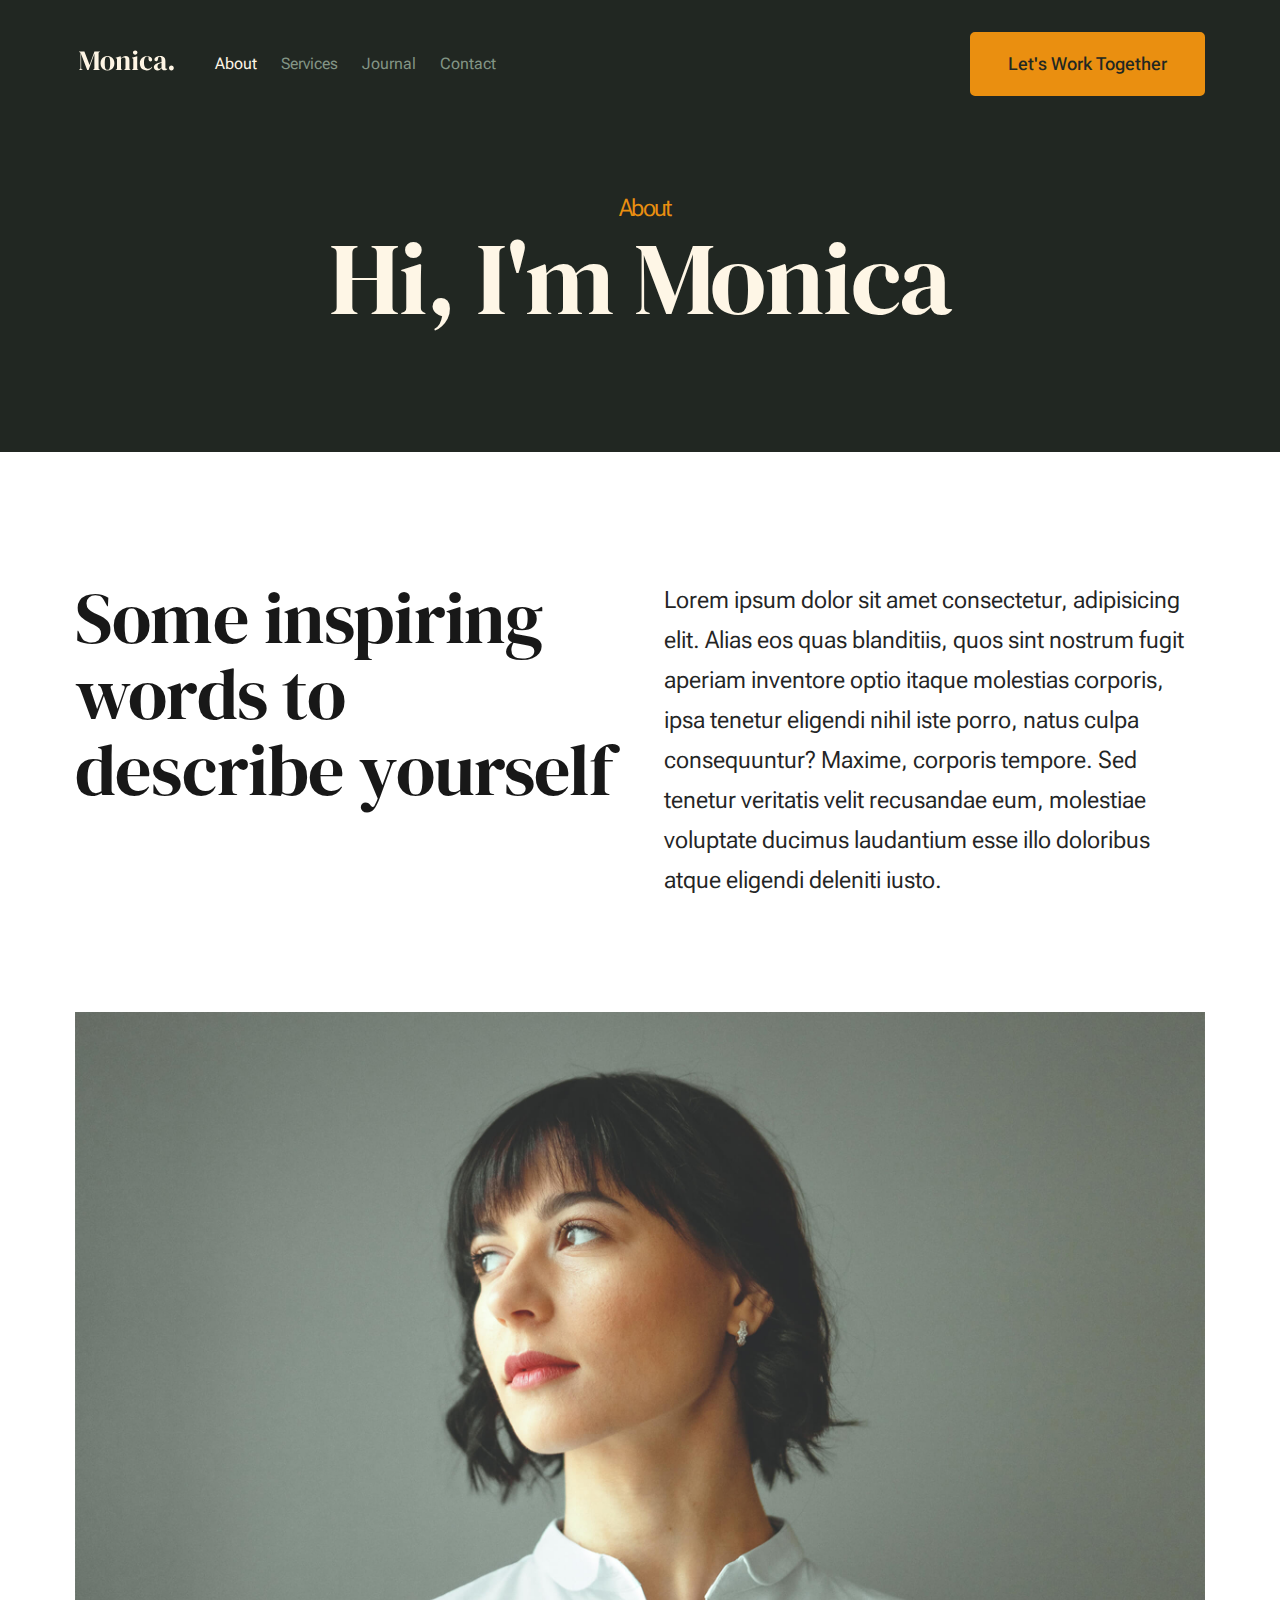
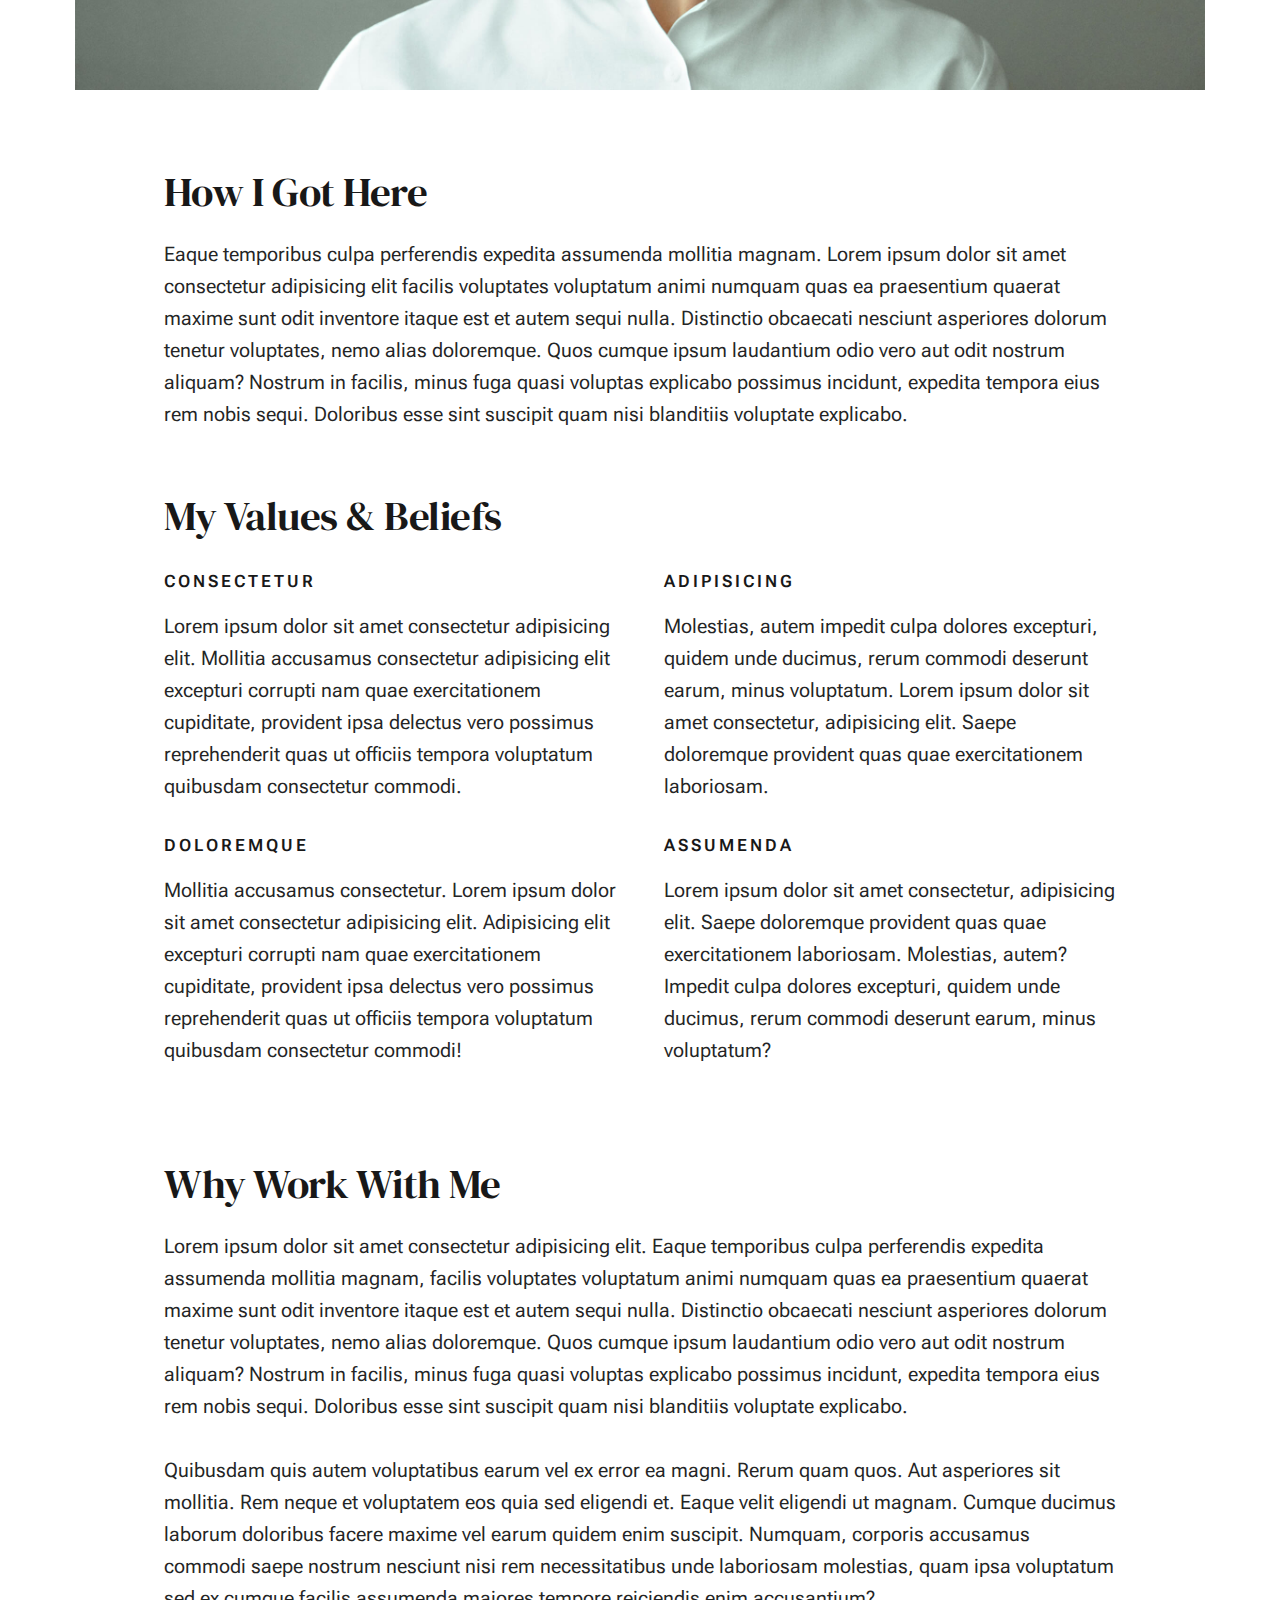
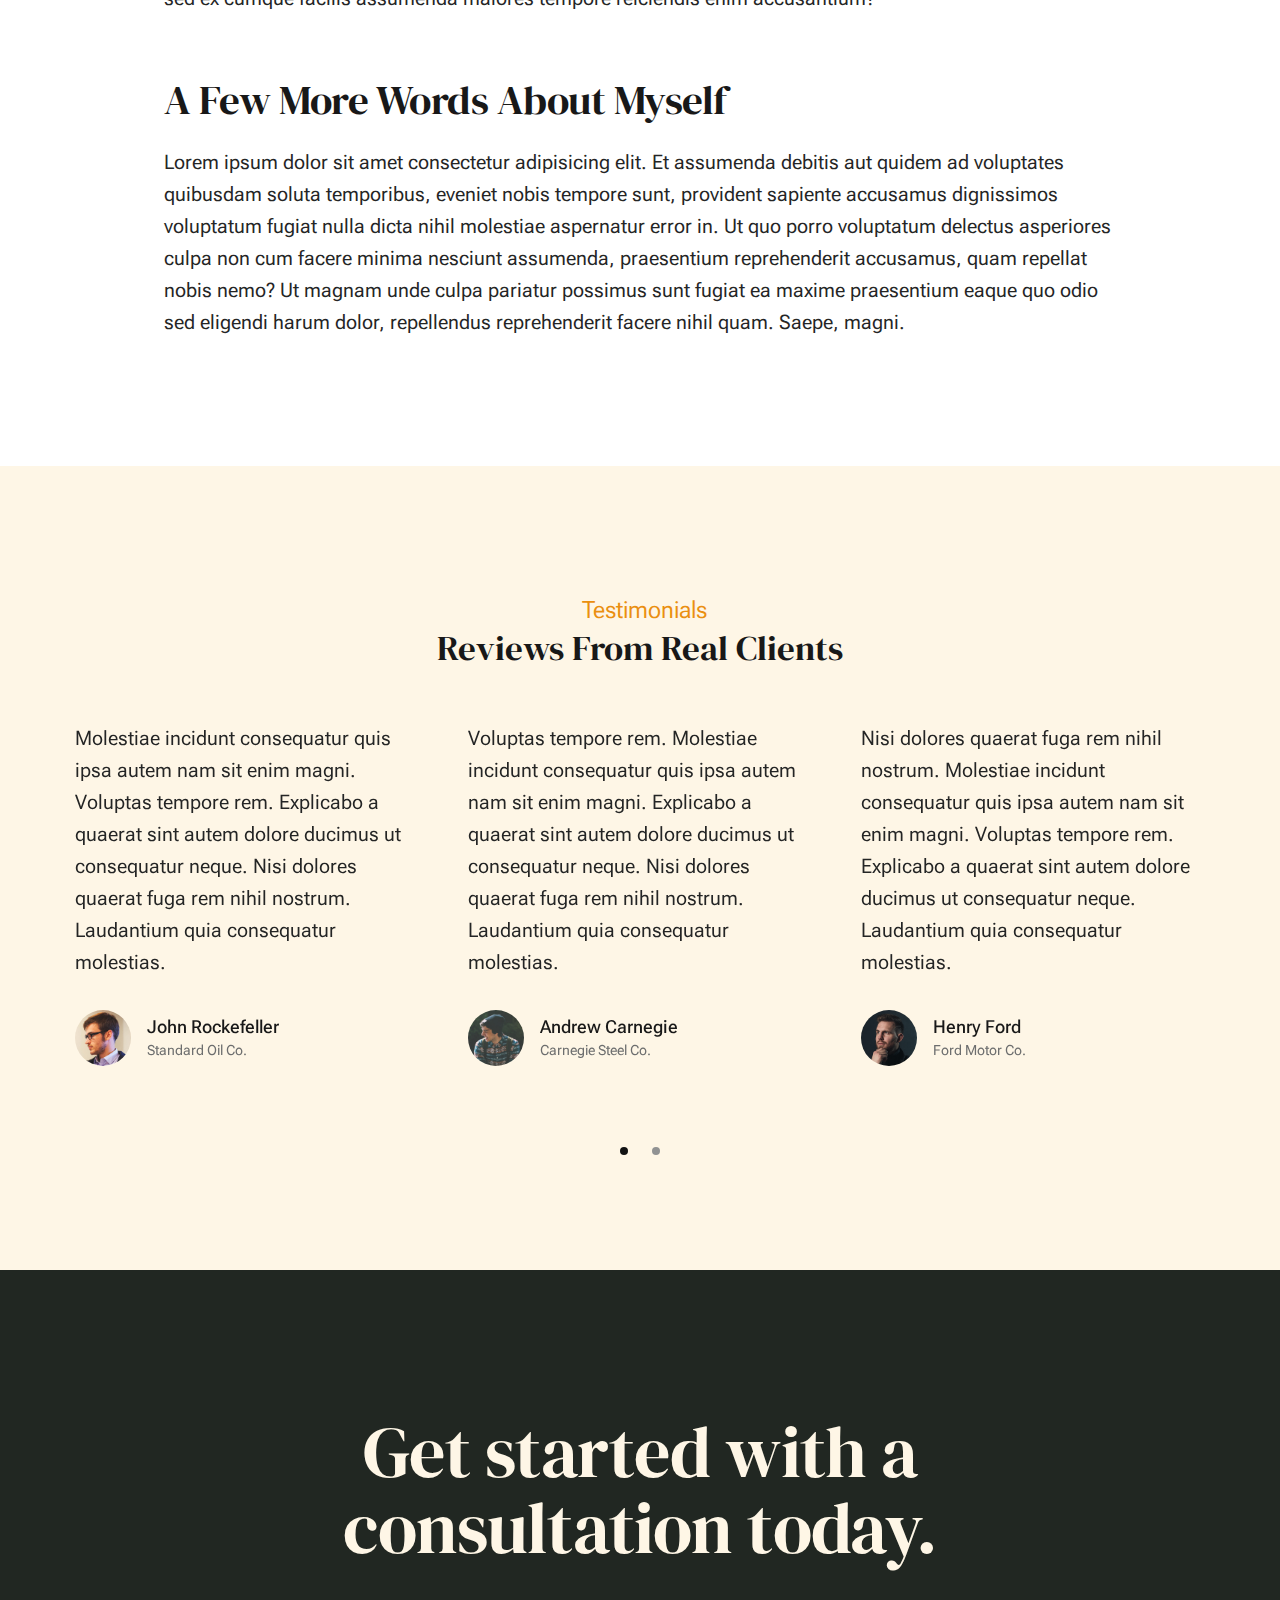
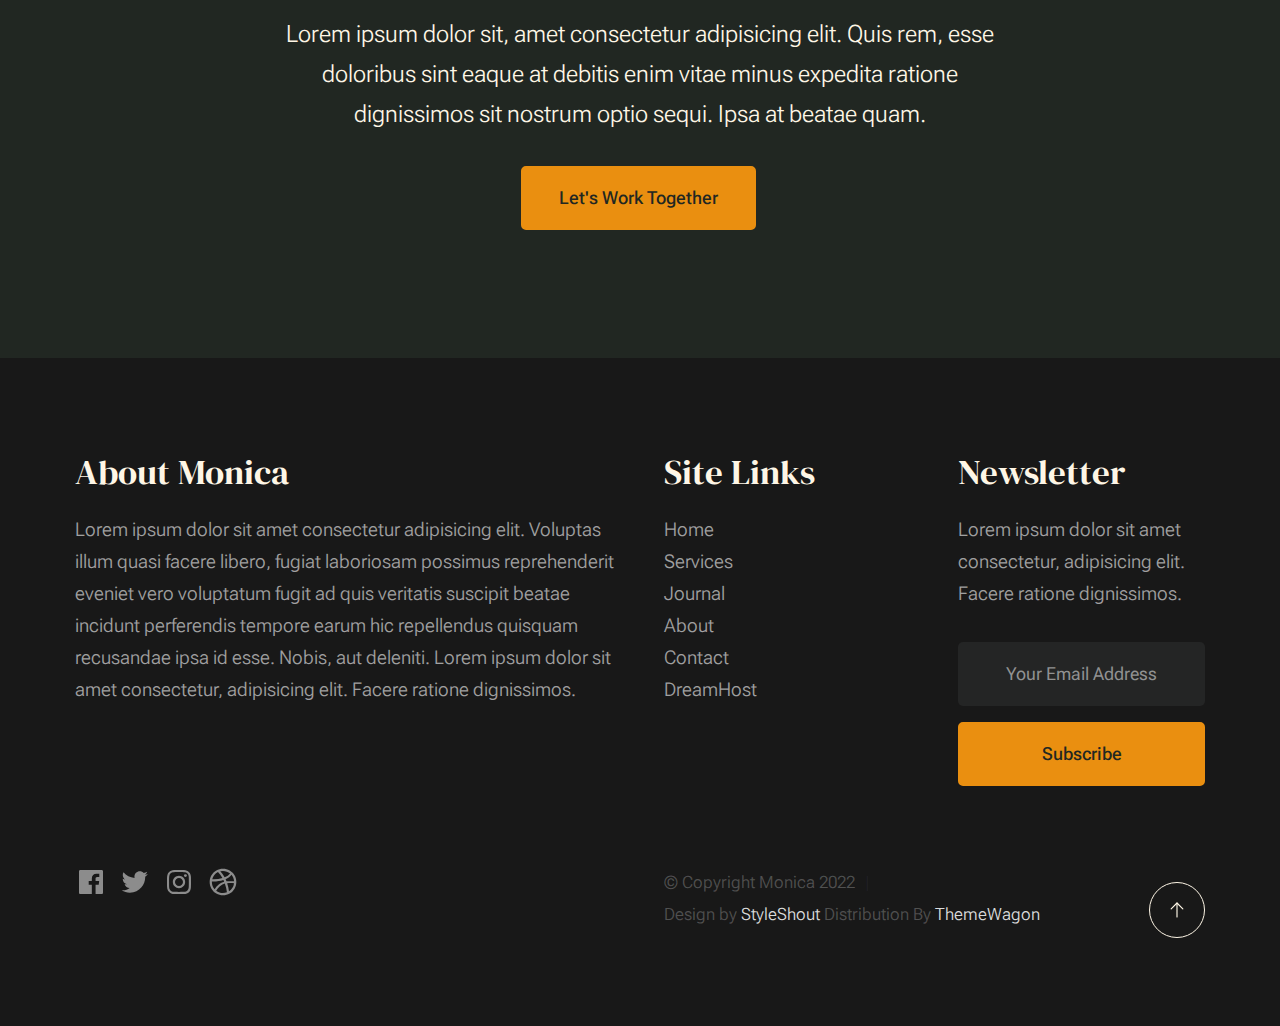
==== monica-1,0,0/about.html @ d094927b "new template" ====
<!DOCTYPE html>
<html lang="en" class="no-js" >
<head>

    <!--- basic page needs
    ================================================== -->
    <meta charset="utf-8">
    <meta name="viewport" content="width=device-width, initial-scale=1">
    <title>About - Monica</title>

    <script>
        document.documentElement.classList.remove('no-js');
        document.documentElement.classList.add('js');
    </script>

    <!-- CSS
    ================================================== -->
    <link rel="stylesheet" href="css/vendor.css">
    <link rel="stylesheet" href="css/styles.css">

    <!-- favicons
    ================================================== -->
    <link rel="apple-touch-icon" sizes="180x180" href="apple-touch-icon.png">
    <link rel="icon" type="image/png" sizes="32x32" href="favicon-32x32.png">
    <link rel="icon" type="image/png" sizes="16x16" href="favicon-16x16.png">
    <link rel="manifest" href="site.webmanifest">

</head>


<body id="top">


    <!-- preloader
    ================================================== -->
    <div id="preloader">
        <div id="loader" class="dots-fade">
            <div></div>
            <div></div>
            <div></div>
        </div>
    </div>


    <!-- page wrap
    ================================================== -->
    <div id="page" class="s-pagewrap">


        <!-- # site header 
        ================================================== -->
        <header class="s-header">

            <div class="row s-header__inner width-sixteen-col">

                <div class="s-header__block">
                    <div class="s-header__logo">
                        <a class="logo" href="index.html">
                            <img src="images/logo.svg" alt="Homepage">
                        </a>
                    </div>

                    <a class="s-header__menu-toggle" href="#0"><span>Menu</span></a>
                </div> <!-- end s-header__block -->

                <nav class="s-header__nav">
    
                    <ul class="s-header__menu-links">
                        <li class="current"><a href="about.html">About</a></li>
                        <li><a href="services.html">Services</a></li>
                        <li><a href="blog.html">Journal</a></li>
                        <li><a href="contact.html">Contact</a></li>
                    </ul> <!-- s-header__menu-links -->

                    <div class="s-header__contact">
                        <a href="contact.html" class="btn btn--primary s-header__contact-btn">Let's Work Together</a>                        
                    </div> <!-- s-header__contact -->
    
                </nav> <!-- end s-header__nav -->

            </div> <!-- end s-header__inner -->

        </header> <!-- end s-header -->


        <!-- # site main content
        ================================================== -->
        <section id="content" class="s-content">

               <section class="s-pageheader pageheader">
                    <div class="row">
                        <div class="column xl-12">
                            <h1 class="page-title">
                                <span class="page-title__small-type text-pretitle">About</span>
                                Hi, I'm Monica
                            </h1>
                            
                        </div>
                    </div>
               </section> <!-- end pageheader --> 

               <section class="s-pagecontent pagecontent">

                    <div class="row pageintro">
                        <div class="column xl-6 lg-12">
                            <h2 class="text-display-title">Some inspiring words to describe yourself</h2>
                        </div>
                        <div class="column xl-6 lg-12 u-flexitem-x-right">
                            <p class="lead">
                            Lorem ipsum dolor sit amet consectetur, adipisicing elit. Alias eos quas blanditiis, quos sint nostrum fugit aperiam 
                            inventore optio itaque molestias corporis, ipsa tenetur eligendi nihil iste porro, natus culpa consequuntur? Maxime, 
                            corporis tempore. Sed tenetur veritatis velit recusandae eum, molestiae voluptate ducimus laudantium esse illo 
                            doloribus atque eligendi deleniti iusto. 
                            </p>
                        </div>                       
                    </div> <!-- end pageintro -->   
                    
                    <div class="row pagemedia">
                        <d class="column xl-12">
                            <figure class="page-media">                                
                                <img src="images/thumbs/about/about-1200.jpg" 
                                     srcset="images/thumbs/about/about-2400.jpg 2400w, 
                                             images/thumbs/about/about-1200.jpg 1200w, 
                                             images/thumbs/about/about-600.jpg 600w" sizes="(max-width: 2400px) 100vw, 2400px" alt="">
                            </figure>
                        </d>
                    </div> <!-- end pagemedia -->

                    <div class="row width-narrower pagemain">
                        <div class="column xl-12"> 

                            <h2>How I Got Here</h2>
                            <p>
                            Eaque temporibus culpa perferendis expedita assumenda mollitia magnam. Lorem ipsum dolor sit amet consectetur adipisicing elit
                            facilis voluptates voluptatum animi numquam quas ea praesentium quaerat maxime sunt odit inventore itaque est et autem sequi nulla. 
                            Distinctio obcaecati nesciunt asperiores dolorum tenetur voluptates, nemo alias doloremque. Quos cumque ipsum laudantium odio vero 
                            aut odit nostrum aliquam? Nostrum in facilis, minus fuga quasi voluptas explicabo possimus incidunt, expedita tempora eius rem nobis sequi. 
                            Doloribus esse sint suscipit quam nisi blanditiis voluptate explicabo.
                            </p>

                            <h2 class="u-add-bottom">My Values & Beliefs</h2>

                            <div class="grid-list-items list-items">
                                <div class="grid-list-items__item list-items__item u-remove-bottom">
                                    <div class="list-items__item-header">
                                        <h6 class="list-items__item-small-title">Consectetur</h6>
                                    </div>
                                    <p>
                                    Lorem ipsum dolor sit amet consectetur adipisicing elit. Mollitia accusamus consectetur adipisicing elit excepturi corrupti 
                                    nam quae exercitationem cupiditate, provident ipsa delectus vero possimus reprehenderit quas ut officiis tempora voluptatum 
                                    quibusdam consectetur commodi.
                                    </p>
                                </div>
                                <div class="grid-list-items__item list-items__item u-remove-bottom">
                                    <div class="list-items__item-header">
                                        <h6 class="list-items__item-small-title">Adipisicing</h6>
                                    </div>
                                    <p> 
                                    Molestias, autem impedit culpa dolores excepturi, quidem unde ducimus, rerum commodi deserunt earum, minus voluptatum.
                                    Lorem ipsum dolor sit amet consectetur, adipisicing elit. Saepe doloremque provident quas quae exercitationem laboriosam.
                                    </p>
                                </div>
                                <div class="grid-list-items__item list-items__item u-remove-bottom">
                                    <div class="list-items__item-header">
                                        <h6 class="list-items__item-small-title">Doloremque</h6>
                                    </div>
                                    <p>
                                    Mollitia accusamus consectetur. Lorem ipsum dolor sit amet consectetur adipisicing elit. Adipisicing elit excepturi corrupti 
                                    nam quae exercitationem cupiditate, provident ipsa delectus vero possimus reprehenderit quas ut officiis tempora voluptatum 
                                    quibusdam consectetur commodi!
                                    </p>
                                </div>
                                <div class="grid-list-items__item list-items__item u-remove-bottom">
                                    <div class="list-items__item-header">
                                        <h6 class="list-items__item-small-title">Assumenda</h6>
                                    </div>
                                    <p>
                                    Lorem ipsum dolor sit amet consectetur, adipisicing elit. Saepe doloremque provident quas quae exercitationem laboriosam. 
                                    Molestias, autem? Impedit culpa dolores excepturi, quidem unde ducimus, rerum commodi deserunt earum, minus voluptatum?
                                    </p>
                                </div>
                            </div> <!--grid-list-items -->

                            <h2>Why Work With Me</h2>
                            <p>
                            Lorem ipsum dolor sit amet consectetur adipisicing elit. Eaque temporibus culpa perferendis expedita assumenda mollitia magnam, 
                            facilis voluptates voluptatum animi numquam quas ea praesentium quaerat maxime sunt odit inventore itaque est et autem sequi nulla. 
                            Distinctio obcaecati nesciunt asperiores dolorum tenetur voluptates, nemo alias doloremque. Quos cumque ipsum laudantium odio vero aut 
                            odit nostrum aliquam? Nostrum in facilis, minus fuga quasi voluptas explicabo possimus incidunt, expedita tempora eius rem nobis sequi. 
                            Doloribus esse sint suscipit quam nisi blanditiis voluptate explicabo.
                            </p>

                            <p>
                            Quibusdam quis autem voluptatibus earum vel ex error ea magni. Rerum quam quos. Aut asperiores sit mollitia. Rem neque et voluptatem 
                            eos quia sed eligendi et. Eaque velit eligendi ut magnam. Cumque ducimus laborum doloribus facere maxime vel earum quidem enim suscipit. 
                            Numquam, corporis accusamus commodi saepe nostrum nesciunt nisi rem necessitatibus unde laboriosam molestias, quam ipsa voluptatum sed 
                            ex cumque facilis assumenda maiores tempore reiciendis enim accusantium?
                            </p>                   

                            <h2>A Few More Words About Myself</h2>
                            <p>
                            Lorem ipsum dolor sit amet consectetur adipisicing elit. Et assumenda debitis aut quidem ad voluptates quibusdam soluta temporibus, 
                            eveniet nobis tempore sunt, provident sapiente accusamus dignissimos voluptatum fugiat nulla dicta nihil molestiae aspernatur error in. 
                            Ut quo porro voluptatum delectus asperiores culpa non cum facere minima nesciunt assumenda, praesentium reprehenderit accusamus, quam 
                            repellat nobis nemo? Ut magnam unde culpa pariatur possimus sunt fugiat ea maxime praesentium eaque quo odio sed eligendi harum dolor, 
                            repellendus reprehenderit facere nihil quam. Saepe, magni.
                            </p>

                        </div> <!-- end grid-block-->
                    </div> <!-- end pagemain -->

               </section> <!-- pagecontent -->

               <section class="s-testimonials">

                    <div class="s-testimonials__header row row-x-center text-center">
                        <div class="column xl-8 lg-12">
        
                            <p class="text-pretitle">
                            Testimonials
                            </p>
                            <h3>
                            Reviews From Real Clients
                            </h3>                        
        
                        </div>
                    </div> <!--end s-testimonials__header -->

                    <div class="row s-testimonials__content">
                        <div class="column xl-12 testimonials">

                            <div class="swiper-container testimonials__slider page-slider">

                                <div class="swiper-wrapper">
                                    <div class="testimonials__slide swiper-slide">
                                        <p>
                                        Molestiae incidunt consequatur quis ipsa autem nam sit enim magni. Voluptas tempore rem. 
                                        Explicabo a quaerat sint autem dolore ducimus ut consequatur neque. Nisi dolores quaerat fuga rem nihil nostrum.
                                        Laudantium quia consequatur molestias.
                                        </p>
                                        <div class="testimonials__author">
                                            <img src="images/avatars/user-01.jpg" alt="Author image" class="testimonials__avatar">
                                            <cite class="testimonials__cite">
                                                <strong>John Rockefeller</strong>
                                                <span>Standard Oil Co.</span>
                                            </cite>
                                        </div>
                                    </div>
                                    <div class="testimonials__slide swiper-slide">
                                        <p>
                                        Voluptas tempore rem. Molestiae incidunt consequatur quis ipsa autem nam sit enim magni. 
                                        Explicabo a quaerat sint autem dolore ducimus ut consequatur neque. Nisi dolores quaerat fuga rem nihil nostrum.
                                        Laudantium quia consequatur molestias.
                                        </p>
                                        <div class="testimonials__author">
                                            <img src="images/avatars/user-04.jpg" alt="Author image" class="testimonials__avatar">
                                            <cite class="testimonials__cite">
                                                <strong>Andrew Carnegie</strong>
                                                <span>Carnegie Steel Co.</span>
                                            </cite>
                                        </div>
                                    </div>
                                    <div class="testimonials__slide swiper-slide">
                                        <p>
                                        Nisi dolores quaerat fuga rem nihil nostrum. Molestiae incidunt consequatur quis ipsa autem nam sit enim magni. 
                                        Voluptas tempore rem. Explicabo a quaerat sint autem dolore ducimus ut consequatur neque. 
                                        Laudantium quia consequatur molestias.
                                        </p>
                                        <div class="testimonials__author">
                                            <img src="images/avatars/user-06.jpg" alt="Author image" class="testimonials__avatar">
                                            <cite class="testimonials__cite">
                                                <strong>Henry Ford</strong>
                                                <span>Ford Motor Co.</span>
                                            </cite>
                                        </div>
                                    </div>
                                    <div class="testimonials__slide swiper-slide">
                                        <p>
                                        Molestiae incidunt consequatur quis ipsa autem nam sit enim magni. Voluptas tempore rem. 
                                        Explicabo a quaerat sint autem dolore ducimus ut consequatur neque. Nisi dolores quaerat fuga rem nihil nostrum.
                                        Laudantium quia consequatur molestias.
                                        </p>
                                        <div class="testimonials__author">
                                            <img src="images/avatars/user-02.jpg" alt="Author image" class="testimonials__avatar">
                                            <cite class="testimonials__cite">
                                                <strong>John Morgan</strong>
                                                <span>JP Morgan & Co.</span>
                                            </cite>
                                        </div>
                                    </div> 
                                </div> <!-- end swiper-wrapper --> 

                                <div class="swiper-pagination"></div>

                            </div> <!--end testimonials__slider --> 

                        </div> <!-- testimonials -->
                    </div> <!--end s-testimonials__content -->

               </section> <!-- end s-testimonials -->

        </section> <!-- s-content-->

        <!-- # cta
        ================================================== -->
        <section id="cta" class="s-cta">

            <div class="row row-x-center text-center">
                <div class="column xl-8 lg-12">

                    <div class="s-cta__content">
                        <h2 class="text-display-title">
                        Get started with a consultation today.
                        </h2>
                        <p class="lead">
                        Lorem ipsum dolor sit, amet consectetur adipisicing elit. Quis rem, esse doloribus sint eaque at debitis enim vitae minus expedita ratione dignissimos sit nostrum optio sequi. Ipsa at beatae quam.
                        </p>
                        <a href="contact.html" class="btn btn--primary">Let's Work Together</a>
                    </div>

                </div>
            </div>

        </section> <!-- end s-cta -->


        <!-- # footer 
        ================================================== -->
        <footer class="s-footer">
            <div class="row s-footer__content">
                <div class="column xl-6 lg-6 md-12 s-footer__block s-footer__about">                    
                    <h3>About Monica</h3>
                    <p>
                    Lorem ipsum dolor sit amet consectetur adipisicing elit. Voluptas illum quasi facere libero, 
                    fugiat laboriosam possimus reprehenderit eveniet vero voluptatum fugit ad quis veritatis suscipit beatae 
                    incidunt perferendis tempore earum hic repellendus quisquam recusandae ipsa id esse. Nobis, aut deleniti.
                    Lorem ipsum dolor sit amet consectetur, adipisicing elit. Facere ratione dignissimos.
                    </p>               
                </div>                
                <div class="column xl-3 lg-6 md-12 s-footer__block s-footer__site-links">
                    <h3>Site Links</h3>
                    <ul class="link-list">
                        <li><a href="index.html">Home</a></li>
                        <li><a href="services.html">Services</a></li>
                        <li><a href="blog.html">Journal</a></li>
                        <li><a href="about.html">About</a></li>
                        <li><a href="contact.html">Contact</a></li>
                        <li><a href="https://www.dreamhost.com/r.cgi?287326">DreamHost</a></li>
                    </ul>
                </div>
                <div class="column xl-3 lg-6 md-12 tab-12 s-footer__block s-footer__newsletter">
                    <h3>Newsletter</h3>

                    <p>
                    Lorem ipsum dolor sit amet consectetur, adipisicing elit. Facere ratione dignissimos.
                    </p>

                    <div class="subscribe-form">
                        <form id="mc-form" class="mc-form">
                            <input type="email" name="EMAIL" id="mce-EMAIL" class="u-fullwidth text-center" placeholder="Your Email Address" title="The domain portion of the email address is invalid (the portion after the @)." pattern="^([^\x00-\x20\x22\x28\x29\x2c\x2e\x3a-\x3c\x3e\x40\x5b-\x5d\x7f-\xff]+|\x22([^\x0d\x22\x5c\x80-\xff]|\x5c[\x00-\x7f])*\x22)(\x2e([^\x00-\x20\x22\x28\x29\x2c\x2e\x3a-\x3c\x3e\x40\x5b-\x5d\x7f-\xff]+|\x22([^\x0d\x22\x5c\x80-\xff]|\x5c[\x00-\x7f])*\x22))*\x40([^\x00-\x20\x22\x28\x29\x2c\x2e\x3a-\x3c\x3e\x40\x5b-\x5d\x7f-\xff]+|\x5b([^\x0d\x5b-\x5d\x80-\xff]|\x5c[\x00-\x7f])*\x5d)(\x2e([^\x00-\x20\x22\x28\x29\x2c\x2e\x3a-\x3c\x3e\x40\x5b-\x5d\x7f-\xff]+|\x5b([^\x0d\x5b-\x5d\x80-\xff]|\x5c[\x00-\x7f])*\x5d))*(\.\w{2,})+$" required>
                            <input type="submit" name="subscribe" value="Subscribe" class="btn btn--primary btn--small u-fullwidth">
                            <!-- <div style="position: absolute; left: -5000px;" aria-hidden="true"><input type="text" name="b_cdb7b577e41181934ed6a6a44_9a91cfe7b3" tabindex="-1" value=""></div> -->
                            <div class="mc-status"></div>
                        </form>
                    </div>
                </div>
            </div>    
            
            <div class="row s-footer__bottom">
                <div class="column xl-6 lg-12">
                    <ul class="s-footer__social social-list">
                        <li>
                            <a href="#0">
                                <svg xmlns="http://www.w3.org/2000/svg" width="24" height="24" viewBox="0 0 24 24" style="fill:rgba(0, 0, 0, 1);transform:;-ms-filter:"><path d="M20,3H4C3.447,3,3,3.448,3,4v16c0,0.552,0.447,1,1,1h8.615v-6.96h-2.338v-2.725h2.338v-2c0-2.325,1.42-3.592,3.5-3.592 c0.699-0.002,1.399,0.034,2.095,0.107v2.42h-1.435c-1.128,0-1.348,0.538-1.348,1.325v1.735h2.697l-0.35,2.725h-2.348V21H20 c0.553,0,1-0.448,1-1V4C21,3.448,20.553,3,20,3z"></path></svg>
                                <span class="u-screen-reader-text">Facebook</span>
                            </a>
                        </li>
                        <li>
                            <a href="#0">
                                <svg xmlns="http://www.w3.org/2000/svg" width="24" height="24" viewBox="0 0 24 24" style="fill:rgba(0, 0, 0, 1);transform:;-ms-filter:"><path d="M19.633,7.997c0.013,0.175,0.013,0.349,0.013,0.523c0,5.325-4.053,11.461-11.46,11.461c-2.282,0-4.402-0.661-6.186-1.809 c0.324,0.037,0.636,0.05,0.973,0.05c1.883,0,3.616-0.636,5.001-1.721c-1.771-0.037-3.255-1.197-3.767-2.793 c0.249,0.037,0.499,0.062,0.761,0.062c0.361,0,0.724-0.05,1.061-0.137c-1.847-0.374-3.23-1.995-3.23-3.953v-0.05 c0.537,0.299,1.16,0.486,1.82,0.511C3.534,9.419,2.823,8.184,2.823,6.787c0-0.748,0.199-1.434,0.548-2.032 c1.983,2.443,4.964,4.04,8.306,4.215c-0.062-0.3-0.1-0.611-0.1-0.923c0-2.22,1.796-4.028,4.028-4.028 c1.16,0,2.207,0.486,2.943,1.272c0.91-0.175,1.782-0.512,2.556-0.973c-0.299,0.935-0.936,1.721-1.771,2.22 c0.811-0.088,1.597-0.312,2.319-0.624C21.104,6.712,20.419,7.423,19.633,7.997z"></path></svg>
                                <span class="u-screen-reader-text">Twitter</span>
                            </a>
                        </li>
                        <li>
                            <a href="#0">
                                <svg xmlns="http://www.w3.org/2000/svg" width="24" height="24" viewBox="0 0 24 24" style="fill:rgba(0, 0, 0, 1);transform:;-ms-filter:"><path d="M11.999,7.377c-2.554,0-4.623,2.07-4.623,4.623c0,2.554,2.069,4.624,4.623,4.624c2.552,0,4.623-2.07,4.623-4.624 C16.622,9.447,14.551,7.377,11.999,7.377L11.999,7.377z M11.999,15.004c-1.659,0-3.004-1.345-3.004-3.003 c0-1.659,1.345-3.003,3.004-3.003s3.002,1.344,3.002,3.003C15.001,13.659,13.658,15.004,11.999,15.004L11.999,15.004z"></path><circle cx="16.806" cy="7.207" r="1.078"></circle><path d="M20.533,6.111c-0.469-1.209-1.424-2.165-2.633-2.632c-0.699-0.263-1.438-0.404-2.186-0.42 c-0.963-0.042-1.268-0.054-3.71-0.054s-2.755,0-3.71,0.054C7.548,3.074,6.809,3.215,6.11,3.479C4.9,3.946,3.945,4.902,3.477,6.111 c-0.263,0.7-0.404,1.438-0.419,2.186c-0.043,0.962-0.056,1.267-0.056,3.71c0,2.442,0,2.753,0.056,3.71 c0.015,0.748,0.156,1.486,0.419,2.187c0.469,1.208,1.424,2.164,2.634,2.632c0.696,0.272,1.435,0.426,2.185,0.45 c0.963,0.042,1.268,0.055,3.71,0.055s2.755,0,3.71-0.055c0.747-0.015,1.486-0.157,2.186-0.419c1.209-0.469,2.164-1.424,2.633-2.633 c0.263-0.7,0.404-1.438,0.419-2.186c0.043-0.962,0.056-1.267,0.056-3.71s0-2.753-0.056-3.71C20.941,7.57,20.801,6.819,20.533,6.111z M19.315,15.643c-0.007,0.576-0.111,1.147-0.311,1.688c-0.305,0.787-0.926,1.409-1.712,1.711c-0.535,0.199-1.099,0.303-1.67,0.311 c-0.95,0.044-1.218,0.055-3.654,0.055c-2.438,0-2.687,0-3.655-0.055c-0.569-0.007-1.135-0.112-1.669-0.311 c-0.789-0.301-1.414-0.923-1.719-1.711c-0.196-0.534-0.302-1.099-0.311-1.669c-0.043-0.95-0.053-1.218-0.053-3.654 c0-2.437,0-2.686,0.053-3.655c0.007-0.576,0.111-1.146,0.311-1.687c0.305-0.789,0.93-1.41,1.719-1.712 c0.534-0.198,1.1-0.303,1.669-0.311c0.951-0.043,1.218-0.055,3.655-0.055c2.437,0,2.687,0,3.654,0.055 c0.571,0.007,1.135,0.112,1.67,0.311c0.786,0.303,1.407,0.925,1.712,1.712c0.196,0.534,0.302,1.099,0.311,1.669 c0.043,0.951,0.054,1.218,0.054,3.655c0,2.436,0,2.698-0.043,3.654H19.315z"></path></svg>
                                <span class="u-screen-reader-text">Instagram</span>
                            </a>
                        </li>
                        <li>
                            <a href="#0">
                                <svg xmlns="http://www.w3.org/2000/svg" width="24" height="24" viewBox="0 0 24 24" style="fill: rgba(0, 0, 0, 1);transform: ;msFilter:;"><path d="M20.66 6.98a9.932 9.932 0 0 0-3.641-3.64C15.486 2.447 13.813 2 12 2s-3.486.447-5.02 1.34c-1.533.893-2.747 2.107-3.64 3.64S2 10.187 2 12s.446 3.487 1.34 5.02a9.924 9.924 0 0 0 3.641 3.64C8.514 21.553 10.187 22 12 22s3.486-.447 5.02-1.34a9.932 9.932 0 0 0 3.641-3.64C21.554 15.487 22 13.813 22 12s-.446-3.487-1.34-5.02zM12 3.66c2 0 3.772.64 5.32 1.919-.92 1.174-2.286 2.14-4.1 2.9-1.002-1.813-2.088-3.327-3.261-4.54A7.715 7.715 0 0 1 12 3.66zM5.51 6.8a8.116 8.116 0 0 1 2.711-2.22c1.212 1.201 2.325 2.7 3.34 4.5-2 .6-4.114.9-6.341.9-.573 0-1.006-.013-1.3-.04A8.549 8.549 0 0 1 5.51 6.8zM3.66 12c0-.054.003-.12.01-.2.007-.08.01-.146.01-.2.254.014.641.02 1.161.02 2.666 0 5.146-.367 7.439-1.1.187.373.381.793.58 1.26-1.32.293-2.674 1.006-4.061 2.14S6.4 16.247 5.76 17.5c-1.4-1.587-2.1-3.42-2.1-5.5zM12 20.34c-1.894 0-3.594-.587-5.101-1.759.601-1.187 1.524-2.322 2.771-3.401 1.246-1.08 2.483-1.753 3.71-2.02a29.441 29.441 0 0 1 1.56 6.62 8.166 8.166 0 0 1-2.94.56zm7.08-3.96a8.351 8.351 0 0 1-2.58 2.621c-.24-2.08-.7-4.107-1.379-6.081.932-.066 1.765-.1 2.5-.1.799 0 1.686.034 2.659.1a8.098 8.098 0 0 1-1.2 3.46zm-1.24-5c-1.16 0-2.233.047-3.22.14a27.053 27.053 0 0 0-.68-1.62c2.066-.906 3.532-2.006 4.399-3.3 1.2 1.414 1.854 3.027 1.96 4.84-.812-.04-1.632-.06-2.459-.06z"></path></svg>
                                <span class="u-screen-reader-text">Dribbble</span>
                            </a>
                        </li>
                    </ul> <!-- end s-footer__social -->
                </div>
                <div class="column xl-6 lg-12">
                    <p class="ss-copyright">
                        <span>© Copyright Monica 2022</span> 
                        <span>Design by <a href="https://www.styleshout.com/">StyleShout</a> Distribution By <a href="https://themewagon.com">ThemeWagon</a></span>
                    </p>
                </div>

                <div class="ss-go-top">
                    <a class="smoothscroll" title="Back to Top" href="#top">
                        <svg xmlns="http://www.w3.org/2000/svg" viewBox="0 0 24 24" width="36" height="36" fill="none" stroke="#ffffff" stroke-width="1" stroke-linecap="round" stroke-linejoin="round">&lt;!--!  Atomicons Free 1.00 by @atisalab License - https://atomicons.com/license/ (Icons: CC BY 4.0) Copyright 2021 Atomicons --&gt;<polyline points="17 11 12 6 7 11"></polyline><line x1="12" y1="18" x2="12" y2="6"></line></svg>
                    </a>
                </div> <!-- end ss-go-top -->
            </div>
            
        </footer> <!-- end s-footer -->

    </div> <!-- end page-wrap -->

    <!-- Java Script
    ================================================== -->
    <script src="js/plugins.js"></script>
    <script src="js/main.js"></script>

</body>
</html>
---- monica-1,0,0/css/vendor.css ----
/* ===================================================================
 * Monica Third-party Stylesheets
 * Template Ver. 1.0.0
 * 12-13-2022
 * -------------------------------------------------------------------
 *
 * TOC:
 * # PrismJS
 * # Swiper
 *
 * ------------------------------------------------------------------- */


/* ===================================================================
 * # PrismJS 1.20.0
 *   https://prismjs.com/download.html#themes=prism-okaidia&languages=markup+css+clike+javascript+markup-templating+php 
 *   
 *   okaidia theme for JavaScript, CSS and HTML
 *   Loosely based on Monokai textmate theme by http://www.monokai.nl/
 *   @author ocodia
 * ------------------------------------------------------------------- */
code[class*=language-],
pre[class*=language-] {
  color          : #f8f8f2;
  background     : none;
  text-shadow    : 0 1px rgba(0, 0, 0, 0.3);
  font-family    : var(--font-mono);
  font-size      : calc(var(--text-size) * 0.9444);
  text-align     : left;
  white-space    : pre;
  word-spacing   : normal;
  word-break     : normal;
  word-wrap      : normal;
  line-height    : var(--vspace-1);
  -moz-tab-size  : 4;
  -o-tab-size    : 4;
  tab-size       : 4;
  -webkit-hyphens: none;
  -ms-hyphens    : none;
  hyphens        : none;
}

/* Code blocks */
pre[class*=language-] {
  padding : var(--vspace-0_5) 0 var(--vspace-1);
  margin  : var(--vspace-1) 0;
  overflow: auto;
}

:not(pre)>code[class*=language-],
pre[class*=language-] {
  background: #272822;
}

/* Inline code */
:not(pre)>code[class*=language-] {
  padding    : 0.1em;
  white-space: normal;
}

.token.comment,
.token.prolog,
.token.doctype,
.token.cdata {
  color: slategray;
}

.token.punctuation {
  color: #f8f8f2;
}

.token.namespace {
  opacity: 0.7;
}

.token.property,
.token.tag,
.token.constant,
.token.symbol,
.token.deleted {
  color: #f92672;
}

.token.boolean,
.token.number {
  color: #ae81ff;
}

.token.selector,
.token.attr-name,
.token.string,
.token.char,
.token.builtin,
.token.inserted {
  color: #a6e22e;
}

.token.operator,
.token.entity,
.token.url,
.language-css .token.string,
.style .token.string,
.token.variable {
  color: #f8f8f2;
}

.token.atrule,
.token.attr-value,
.token.function,
.token.class-name {
  color: #e6db74;
}

.token.keyword {
  color: #66d9ef;
}

.token.regex,
.token.important {
  color: #fd971f;
}

.token.important,
.token.bold {
  font-weight: bold;
}

.token.italic {
  font-style: italic;
}

.token.entity {
  cursor: help;
}



/* ===================================================================
 * # Swiper 6.4.5
 *   Most modern mobile touch slider and framework with hardware accelerated transitions
 *   https://swiperjs.com
 *
 *   Copyright 2014-2020 Vladimir Kharlampidi
 *
 *   Released under the MIT License
 *
 *   Released on: December 18, 2020
 * ------------------------------------------------------------------- */
@font-face {
  font-family: "swiper-icons";
  src        : url("data:application/font-woff;charset=utf-8;base64, [base64]//wADZ2x5ZgAAAywAAADMAAAD2MHtryVoZWFkAAABbAAAADAAAAA2E2+eoWhoZWEAAAGcAAAAHwAAACQC9gDzaG10eAAAAigAAAAZAAAArgJkABFsb2NhAAAC0AAAAFoAAABaFQAUGG1heHAAAAG8AAAAHwAAACAAcABAbmFtZQAAA/gAAAE5AAACXvFdBwlwb3N0AAAFNAAAAGIAAACE5s74hXjaY2BkYGAAYpf5Hu/j+W2+MnAzMYDAzaX6QjD6/4//Bxj5GA8AuRwMYGkAPywL13jaY2BkYGA88P8Agx4j+/8fQDYfA1AEBWgDAIB2BOoAeNpjYGRgYNBh4GdgYgABEMnIABJzYNADCQAACWgAsQB42mNgYfzCOIGBlYGB0YcxjYGBwR1Kf2WQZGhhYGBiYGVmgAFGBiQQkOaawtDAoMBQxXjg/wEGPcYDDA4wNUA2CCgwsAAAO4EL6gAAeNpj2M0gyAACqxgGNWBkZ2D4/wMA+xkDdgAAAHjaY2BgYGaAYBkGRgYQiAHyGMF8FgYHIM3DwMHABGQrMOgyWDLEM1T9/w8UBfEMgLzE////P/5//f/V/xv+r4eaAAeMbAxwIUYmIMHEgKYAYjUcsDAwsLKxc3BycfPw8jEQA/[base64]/uznmfPFBNODM2K7MTQ45YEAZqGP81AmGGcF3iPqOop0r1SPTaTbVkfUe4HXj97wYE+yNwWYxwWu4v1ugWHgo3S1XdZEVqWM7ET0cfnLGxWfkgR42o2PvWrDMBSFj/IHLaF0zKjRgdiVMwScNRAoWUoH78Y2icB/yIY09An6AH2Bdu/UB+yxopYshQiEvnvu0dURgDt8QeC8PDw7Fpji3fEA4z/PEJ6YOB5hKh4dj3EvXhxPqH/SKUY3rJ7srZ4FZnh1PMAtPhwP6fl2PMJMPDgeQ4rY8YT6Gzao0eAEA409DuggmTnFnOcSCiEiLMgxCiTI6Cq5DZUd3Qmp10vO0LaLTd2cjN4fOumlc7lUYbSQcZFkutRG7g6JKZKy0RmdLY680CDnEJ+UMkpFFe1RN7nxdVpXrC4aTtnaurOnYercZg2YVmLN/d/gczfEimrE/fs/bOuq29Zmn8tloORaXgZgGa78yO9/cnXm2BpaGvq25Dv9S4E9+5SIc9PqupJKhYFSSl47+Qcr1mYNAAAAeNptw0cKwkAAAMDZJA8Q7OUJvkLsPfZ6zFVERPy8qHh2YER+3i/BP83vIBLLySsoKimrqKqpa2hp6+jq6RsYGhmbmJqZSy0sraxtbO3sHRydnEMU4uR6yx7JJXveP7WrDycAAAAAAAH//wACeNpjYGRgYOABYhkgZgJCZgZNBkYGLQZtIJsFLMYAAAw3ALgAeNolizEKgDAQBCchRbC2sFER0YD6qVQiBCv/H9ezGI6Z5XBAw8CBK/m5iQQVauVbXLnOrMZv2oLdKFa8Pjuru2hJzGabmOSLzNMzvutpB3N42mNgZGBg4GKQYzBhYMxJLMlj4GBgAYow/P/PAJJhLM6sSoWKfWCAAwDAjgbRAAB42mNgYGBkAIIbCZo5IPrmUn0hGA0AO8EFTQAA") format("woff");
  font-weight: 400;
  font-style : normal;
}

:root {
  --swiper-theme-color: #007aff;
}

.swiper-container {
  margin-left : auto;
  margin-right: auto;
  position    : relative;
  overflow    : hidden;
  list-style  : none;
  padding     : 0;
  /* Fix of Webkit flickering */
  z-index     : 1;
}

.swiper-container-vertical>.swiper-wrapper {
  flex-direction: column;
}

.swiper-wrapper {
  position           : relative;
  width              : 100%;
  height             : 100%;
  z-index            : 1;
  display            : flex;
  transition-property: transform;
  box-sizing         : content-box;
}

.swiper-container-android .swiper-slide,
.swiper-wrapper {
  transform: translate3d(0px, 0, 0);
}

.swiper-container-multirow>.swiper-wrapper {
  flex-wrap: wrap;
}

.swiper-container-multirow-column>.swiper-wrapper {
  flex-wrap     : wrap;
  flex-direction: column;
}

.swiper-container-free-mode>.swiper-wrapper {
  transition-timing-function: ease-out;
  margin                    : 0 auto;
}

.swiper-slide {
  flex-shrink        : 0;
  width              : 100%;
  height             : 100%;
  position           : relative;
  transition-property: transform;
}

.swiper-slide-invisible-blank {
  visibility: hidden;
}

/* Auto Height */
.swiper-container-autoheight,
.swiper-container-autoheight .swiper-slide {
  height: auto;
}

.swiper-container-autoheight .swiper-wrapper {
  align-items        : flex-start;
  transition-property: transform, height;
}

/* 3D Effects */
.swiper-container-3d {
  perspective: 1200px;
}

.swiper-container-3d .swiper-wrapper,
.swiper-container-3d .swiper-slide,
.swiper-container-3d .swiper-slide-shadow-left,
.swiper-container-3d .swiper-slide-shadow-right,
.swiper-container-3d .swiper-slide-shadow-top,
.swiper-container-3d .swiper-slide-shadow-bottom,
.swiper-container-3d .swiper-cube-shadow {
  transform-style: preserve-3d;
}

.swiper-container-3d .swiper-slide-shadow-left,
.swiper-container-3d .swiper-slide-shadow-right,
.swiper-container-3d .swiper-slide-shadow-top,
.swiper-container-3d .swiper-slide-shadow-bottom {
  position      : absolute;
  left          : 0;
  top           : 0;
  width         : 100%;
  height        : 100%;
  pointer-events: none;
  z-index       : 10;
}

.swiper-container-3d .swiper-slide-shadow-left {
  background-image: linear-gradient(to left, rgba(0, 0, 0, 0.5), rgba(0, 0, 0, 0));
}

.swiper-container-3d .swiper-slide-shadow-right {
  background-image: linear-gradient(to right, rgba(0, 0, 0, 0.5), rgba(0, 0, 0, 0));
}

.swiper-container-3d .swiper-slide-shadow-top {
  background-image: linear-gradient(to top, rgba(0, 0, 0, 0.5), rgba(0, 0, 0, 0));
}

.swiper-container-3d .swiper-slide-shadow-bottom {
  background-image: linear-gradient(to bottom, rgba(0, 0, 0, 0.5), rgba(0, 0, 0, 0));
}

/* CSS Mode */
.swiper-container-css-mode>.swiper-wrapper {
  overflow          : auto;
  scrollbar-width   : none;
  /* For Firefox */
  -ms-overflow-style: none;
  /* For Internet Explorer and Edge */
}

.swiper-container-css-mode>.swiper-wrapper::-webkit-scrollbar {
  display: none;
}

.swiper-container-css-mode>.swiper-wrapper>.swiper-slide {
  scroll-snap-align: start start;
}

.swiper-container-horizontal.swiper-container-css-mode>.swiper-wrapper {
  -ms-scroll-snap-type: x mandatory;
  scroll-snap-type    : x mandatory;
}

.swiper-container-vertical.swiper-container-css-mode>.swiper-wrapper {
  -ms-scroll-snap-type: y mandatory;
  scroll-snap-type    : y mandatory;
}

:root {
  --swiper-navigation-size   : 44px;
  /*
    --swiper-navigation-color: var(--swiper-theme-color);
    */
}

.swiper-button-prev,
.swiper-button-next {
  position       : absolute;
  top            : 50%;
  width          : calc(var(--swiper-navigation-size) / 44 * 27);
  height         : var(--swiper-navigation-size);
  margin-top     : calc(-1 * var(--swiper-navigation-size) / 2);
  z-index        : 10;
  cursor         : pointer;
  display        : flex;
  align-items    : center;
  justify-content: center;
  color          : var(--swiper-navigation-color, var(--swiper-theme-color));
}

.swiper-button-prev.swiper-button-disabled,
.swiper-button-next.swiper-button-disabled {
  opacity       : 0.35;
  cursor        : auto;
  pointer-events: none;
}

.swiper-button-prev:after,
.swiper-button-next:after {
  font-family   : swiper-icons;
  font-size     : var(--swiper-navigation-size);
  text-transform: none !important;
  letter-spacing: 0;
  text-transform: none;
  font-variant  : initial;
  line-height   : 1;
}

.swiper-button-prev,
.swiper-container-rtl .swiper-button-next {
  left : 10px;
  right: auto;
}

.swiper-button-prev:after,
.swiper-container-rtl .swiper-button-next:after {
  content: "prev";
}

.swiper-button-next,
.swiper-container-rtl .swiper-button-prev {
  right: 10px;
  left : auto;
}

.swiper-button-next:after,
.swiper-container-rtl .swiper-button-prev:after {
  content: "next";
}

.swiper-button-prev.swiper-button-white,
.swiper-button-next.swiper-button-white {
  --swiper-navigation-color: #ffffff;
}

.swiper-button-prev.swiper-button-black,
.swiper-button-next.swiper-button-black {
  --swiper-navigation-color: #000000;
}

.swiper-button-lock {
  display: none;
}

:root {
  /*
    --swiper-pagination-color: var(--swiper-theme-color);
    */
}

.swiper-pagination {
  position  : absolute;
  text-align: center;
  transition: 300ms opacity;
  transform : translate3d(0, 0, 0);
  z-index   : 10;
}

.swiper-pagination.swiper-pagination-hidden {
  opacity: 0;
}

/* Common Styles */
.swiper-pagination-fraction,
.swiper-pagination-custom,
.swiper-container-horizontal>.swiper-pagination-bullets {
  bottom: 10px;
  left  : 0;
  width : 100%;
}

/* Bullets */
.swiper-pagination-bullets-dynamic {
  overflow : hidden;
  font-size: 0;
}

.swiper-pagination-bullets-dynamic .swiper-pagination-bullet {
  transform: scale(0.33);
  position : relative;
}

.swiper-pagination-bullets-dynamic .swiper-pagination-bullet-active {
  transform: scale(1);
}

.swiper-pagination-bullets-dynamic .swiper-pagination-bullet-active-main {
  transform: scale(1);
}

.swiper-pagination-bullets-dynamic .swiper-pagination-bullet-active-prev {
  transform: scale(0.66);
}

.swiper-pagination-bullets-dynamic .swiper-pagination-bullet-active-prev-prev {
  transform: scale(0.33);
}

.swiper-pagination-bullets-dynamic .swiper-pagination-bullet-active-next {
  transform: scale(0.66);
}

.swiper-pagination-bullets-dynamic .swiper-pagination-bullet-active-next-next {
  transform: scale(0.33);
}

.swiper-pagination-bullet {
  width        : 8px;
  height       : 8px;
  display      : inline-block;
  border-radius: 100%;
  background   : #000;
  opacity      : 0.2;
}

button.swiper-pagination-bullet {
  border            : none;
  margin            : 0;
  padding           : 0;
  box-shadow        : none;
  -webkit-appearance: none;
  -moz-appearance   : none;
  appearance        : none;
}

.swiper-pagination-clickable .swiper-pagination-bullet {
  cursor: pointer;
}

.swiper-pagination-bullet-active {
  opacity   : 1;
  background: var(--swiper-pagination-color, var(--swiper-theme-color));
}

.swiper-container-vertical>.swiper-pagination-bullets {
  right    : 10px;
  top      : 50%;
  transform: translate3d(0px, -50%, 0);
}

.swiper-container-vertical>.swiper-pagination-bullets .swiper-pagination-bullet {
  margin : 6px 0;
  display: block;
}

.swiper-container-vertical>.swiper-pagination-bullets.swiper-pagination-bullets-dynamic {
  top      : 50%;
  transform: translateY(-50%);
  width    : 8px;
}

.swiper-container-vertical>.swiper-pagination-bullets.swiper-pagination-bullets-dynamic .swiper-pagination-bullet {
  display   : inline-block;
  transition: 200ms transform, 200ms top;
}

.swiper-container-horizontal>.swiper-pagination-bullets .swiper-pagination-bullet {
  margin: 0 4px;
}

.swiper-container-horizontal>.swiper-pagination-bullets.swiper-pagination-bullets-dynamic {
  left       : 50%;
  transform  : translateX(-50%);
  white-space: nowrap;
}

.swiper-container-horizontal>.swiper-pagination-bullets.swiper-pagination-bullets-dynamic .swiper-pagination-bullet {
  transition: 200ms transform, 200ms left;
}

.swiper-container-horizontal.swiper-container-rtl>.swiper-pagination-bullets-dynamic .swiper-pagination-bullet {
  transition: 200ms transform, 200ms right;
}

/* Progress */
.swiper-pagination-progressbar {
  background: rgba(0, 0, 0, 0.25);
  position  : absolute;
}

.swiper-pagination-progressbar .swiper-pagination-progressbar-fill {
  background      : var(--swiper-pagination-color, var(--swiper-theme-color));
  position        : absolute;
  left            : 0;
  top             : 0;
  width           : 100%;
  height          : 100%;
  transform       : scale(0);
  transform-origin: left top;
}

.swiper-container-rtl .swiper-pagination-progressbar .swiper-pagination-progressbar-fill {
  transform-origin: right top;
}

.swiper-container-horizontal>.swiper-pagination-progressbar,
.swiper-container-vertical>.swiper-pagination-progressbar.swiper-pagination-progressbar-opposite {
  width : 100%;
  height: 4px;
  left  : 0;
  top   : 0;
}

.swiper-container-vertical>.swiper-pagination-progressbar,
.swiper-container-horizontal>.swiper-pagination-progressbar.swiper-pagination-progressbar-opposite {
  width : 4px;
  height: 100%;
  left  : 0;
  top   : 0;
}

.swiper-pagination-white {
  --swiper-pagination-color: #ffffff;
}

.swiper-pagination-black {
  --swiper-pagination-color: #000000;
}

.swiper-pagination-lock {
  display: none;
}

/* Scrollbar */
.swiper-scrollbar {
  border-radius   : 10px;
  position        : relative;
  -ms-touch-action: none;
  background      : rgba(0, 0, 0, 0.1);
}

.swiper-container-horizontal>.swiper-scrollbar {
  position: absolute;
  left    : 1%;
  bottom  : 3px;
  z-index : 50;
  height  : 5px;
  width   : 98%;
}

.swiper-container-vertical>.swiper-scrollbar {
  position: absolute;
  right   : 3px;
  top     : 1%;
  z-index : 50;
  width   : 5px;
  height  : 98%;
}

.swiper-scrollbar-drag {
  height       : 100%;
  width        : 100%;
  position     : relative;
  background   : rgba(0, 0, 0, 0.5);
  border-radius: 10px;
  left         : 0;
  top          : 0;
}

.swiper-scrollbar-cursor-drag {
  cursor: move;
}

.swiper-scrollbar-lock {
  display: none;
}

.swiper-zoom-container {
  width          : 100%;
  height         : 100%;
  display        : flex;
  justify-content: center;
  align-items    : center;
  text-align     : center;
}

.swiper-zoom-container>img,
.swiper-zoom-container>svg,
.swiper-zoom-container>canvas {
  max-width    : 100%;
  max-height   : 100%;
  -o-object-fit: contain;
  object-fit   : contain;
}

.swiper-slide-zoomed {
  cursor: move;
}

/* Preloader */
:root {
  /*
    --swiper-preloader-color: var(--swiper-theme-color);
    */
}

.swiper-lazy-preloader {
  width            : 42px;
  height           : 42px;
  position         : absolute;
  left             : 50%;
  top              : 50%;
  margin-left      : -21px;
  margin-top       : -21px;
  z-index          : 10;
  transform-origin : 50%;
  -webkit-animation: swiper-preloader-spin 1s infinite linear;
  animation        : swiper-preloader-spin 1s infinite linear;
  box-sizing       : border-box;
  border           : 4px solid var(--swiper-preloader-color, var(--swiper-theme-color));
  border-radius    : 50%;
  border-top-color : transparent;
}

.swiper-lazy-preloader-white {
  --swiper-preloader-color: #fff;
}

.swiper-lazy-preloader-black {
  --swiper-preloader-color: #000;
}

@-webkit-keyframes swiper-preloader-spin {
  100% {
    transform: rotate(360deg);
  }
}

@keyframes swiper-preloader-spin {
  100% {
    transform: rotate(360deg);
  }
}

/* a11y */
.swiper-container .swiper-notification {
  position      : absolute;
  left          : 0;
  top           : 0;
  pointer-events: none;
  opacity       : 0;
  z-index       : -1000;
}

.swiper-container-fade.swiper-container-free-mode .swiper-slide {
  transition-timing-function: ease-out;
}

.swiper-container-fade .swiper-slide {
  pointer-events     : none;
  transition-property: opacity;
}

.swiper-container-fade .swiper-slide .swiper-slide {
  pointer-events: none;
}

.swiper-container-fade .swiper-slide-active,
.swiper-container-fade .swiper-slide-active .swiper-slide-active {
  pointer-events: auto;
}

.swiper-container-cube {
  overflow: visible;
}

.swiper-container-cube .swiper-slide {
  pointer-events             : none;
  -webkit-backface-visibility: hidden;
  backface-visibility        : hidden;
  z-index                    : 1;
  visibility                 : hidden;
  transform-origin           : 0 0;
  width                      : 100%;
  height                     : 100%;
}

.swiper-container-cube .swiper-slide .swiper-slide {
  pointer-events: none;
}

.swiper-container-cube.swiper-container-rtl .swiper-slide {
  transform-origin: 100% 0;
}

.swiper-container-cube .swiper-slide-active,
.swiper-container-cube .swiper-slide-active .swiper-slide-active {
  pointer-events: auto;
}

.swiper-container-cube .swiper-slide-active,
.swiper-container-cube .swiper-slide-next,
.swiper-container-cube .swiper-slide-prev,
.swiper-container-cube .swiper-slide-next+.swiper-slide {
  pointer-events: auto;
  visibility    : visible;
}

.swiper-container-cube .swiper-slide-shadow-top,
.swiper-container-cube .swiper-slide-shadow-bottom,
.swiper-container-cube .swiper-slide-shadow-left,
.swiper-container-cube .swiper-slide-shadow-right {
  z-index                    : 0;
  -webkit-backface-visibility: hidden;
  backface-visibility        : hidden;
}

.swiper-container-cube .swiper-cube-shadow {
  position  : absolute;
  left      : 0;
  bottom    : 0px;
  width     : 100%;
  height    : 100%;
  background: #000;
  opacity   : 0.6;
  filter    : blur(50px);
  z-index   : 0;
}

.swiper-container-flip {
  overflow: visible;
}

.swiper-container-flip .swiper-slide {
  pointer-events             : none;
  -webkit-backface-visibility: hidden;
  backface-visibility        : hidden;
  z-index                    : 1;
}

.swiper-container-flip .swiper-slide .swiper-slide {
  pointer-events: none;
}

.swiper-container-flip .swiper-slide-active,
.swiper-container-flip .swiper-slide-active .swiper-slide-active {
  pointer-events: auto;
}

.swiper-container-flip .swiper-slide-shadow-top,
.swiper-container-flip .swiper-slide-shadow-bottom,
.swiper-container-flip .swiper-slide-shadow-left,
.swiper-container-flip .swiper-slide-shadow-right {
  z-index                    : 0;
  -webkit-backface-visibility: hidden;
  backface-visibility        : hidden;
}
---- monica-1,0,0/css/styles.css ----
@charset "UTF-8";
/* =================================================================== 
 * Monica Main Stylesheet
 * Template Ver. 1.0.0
 * 12-13-2022
 * ------------------------------------------------------------------
 *
 * TOC:
 * # SETTINGS
 *		## fonts
 *    	## colors
 *	  	## spacing and typescale
 *		## grid variables
 * # CSS RESET
 * # GRID
 *		## extra large devices
 *		## large devices
 *		## medium devices 
 *		## tablet devices
 *		## mobile devices
 *		## small mobile devices
 *		## additional column stackpoints 
 * # BASE SETUP
 * # UTILITY CLASSES
 * # TYPOGRAPHY 
 *		## additional typography & helper classes
 *		## lists
 *		## media 
 *		## spacing
 * # PRELOADER
 *		## page loaded
 * # FORM 
 *		## style placeholder text
 *		## change autocomplete styles in Chrome
 * # BUTTONS
 * # TABLE
 * # COMPONENTS
 *		## pagination 
 *		## alert box 
 *		## skillbars
 *		## stats tabs
 * # PROJECT-WIDE SHARED STYLES
 *		## list items
 *		## social list
 *		## blog card
 *		## testimonials
 *		## swiper overrides
 * # GRID-BASED LAYOUTS
 *		## grid block
 *		## list grid
 * # PAGE WRAP
 * # SITE HEADER
 *		## logo
 *		## main navigation
 *		## mobile menu toggle
 * # PAGEHEADER & PAGECONTENT
 * # INTRO
 *		## intro content
 *		## intro scroll down
 *		## intro transitions
 * # ABOUT
 * # EXPERTISE
 * # CLIENTS
 *		## clients list
 * # CTA
 * # JOURNAL
 * # FOOTER
 *		## newsletter
 *		## copyright
 *		## go top
 * # BLOG STYLES 
 * # PAGE STYLES 
 *		## services page
 *		## contact page
 *
 * ------------------------------------------------------------------ */


/* ===================================================================
 * # SETTINGS
 *
 *
 * ------------------------------------------------------------------- */

/* ------------------------------------------------------------------- 
 * ## fonts 
 * ------------------------------------------------------------------- */
@import url("https://fonts.googleapis.com/css2?family=DM+Serif+Display&family=Roboto+Flex:opsz,wght@8..144,300;8..144,400;8..144,500;8..144,600&display=swap");

:root {
	--font-1: "Roboto Flex", sans-serif;
	--font-2: "DM Serif Display", Serif;

  /* monospace
   */
	--font-mono: Consolas, "Andale Mono", Courier, "Courier New", monospace;
}

/* ------------------------------------------------------------------- 
 * ## colors
 * ------------------------------------------------------------------- */
:root {
  /* color-1(#EA9010)
   * color-2(#343D35)
   * color-3(#FEF5E4)
   */
	--color-1: hsla(35, 87%, 49%, 1);
	--color-2: hsla(127, 8%, 22%, 1);
	--color-3: hsla(39, 93%, 95%, 1);

  /* theme color variations
   */
	--color-1-lightest             : hsla(35, 87%, 96%, 1);
	--color-1-lighter              : hsla(35, 87%, 69%, 1);
	--color-1-light                : hsla(35, 87%, 59%, 1);
	--color-1-dark                 : hsla(35, 87%, 39%, 1);
	--color-1-darker               : hsla(35, 87%, 29%, 1);
	--color-1-darkest              : hsla(35, 87%, 10%, 1);

	--color-2-lightest             : hsla(127, 8%, 55%, 1);
	--color-2-lighter              : hsla(127, 8%, 42%, 1);
	--color-2-light                : hsla(127, 8%, 32%, 1);
	--color-2-dark                 : hsla(127, 8%, 14%, 1);
	--color-2-darker               : hsla(127, 8%, 2%, 1);
	
	--color-3-light                : hsla(39, 93%, 100%, 1);
	--color-3-dark                 : hsla(39, 93%, 85%, 1);
	--color-3-darker               : hsla(39, 93%, 75%, 1);

  /* feedback colors
   * color-error(#ffd1d2), color-success(#c8e675), 
   * color-info(#d7ecfb), color-notice(#fff099)
   */
	--color-error                  : hsla(359, 100%, 91%, 1);
	--color-success                : hsla(76, 69%, 68%, 1);
	--color-info                   : hsla(205, 82%, 91%, 1);
	--color-notice                 : hsla(51, 100%, 80%, 1);
	--color-error-content          : hsla(359, 50%, 50%, 1);
	--color-success-content        : hsla(76, 29%, 28%, 1);
	--color-info-content           : hsla(205, 32%, 31%, 1);
	--color-notice-content         : hsla(51, 30%, 30%, 1);

  /* shades 
   * generated using 
   * Tint & Shade Generator 
   * (https                     ://maketintsandshades.com/)
   */
	--color-black                  : #000000;
	--color-gray-19                : #121212;
	--color-gray-18                : #242525;
	--color-gray-17                : #363737;
	--color-gray-16                : #484949;
	--color-gray-15                : #5b5c5c;
	--color-gray-14                : #6d6e6e;
	--color-gray-13                : #7f8080;
	--color-gray-12                : #919292;
	--color-gray-11                : #a3a5a5;
	--color-gray-10                : #b5b7b7;
	--color-gray-9                 : #bcbebe;
	--color-gray-8                 : #c4c5c5;
	--color-gray-7                 : #cbcdcd;
	--color-gray-6                 : #d3d4d4;
	--color-gray-5                 : #dadbdb;
	--color-gray-4                 : #e1e2e2;
	--color-gray-3                 : #e9e9e9;
	--color-gray-2                 : #f0f1f1;
	--color-gray-1                 : #f8f8f8;
	--color-white                  : #ffffff;

  /* text
   */
	--color-text                   : var(--color-gray-18);
	--color-text-dark              : #181818;
	--color-text-light             : var(--color-gray-14);
	--color-placeholder            : var(--color-gray-12);

  /* link
   */
	--color-link                   : var(--color-1);
	--color-link-hover             : var(--color-2-lighter);
	--color-link-active            : var(--color-2-lighter);

  /* buttons
   */
	--color-btn                    : var(--color-gray-4);
	--color-btn-text               : var(--color-text);
	--color-btn-hover              : var(--color-gray-5);
	--color-btn-hover-text         : var(--color-text);
	--color-btn-primary            : var(--color-1);
	--color-btn-primary-text       : var(--color-2-dark);
	--color-btn-primary-hover      : var(--color-1-light);
	--color-btn-primary-hover-text : var(--color-2-dark);
	--color-btn-stroke             : var(--color-text-dark);
	--color-btn-stroke-text        : var(--color-text-dark);
	--color-btn-stroke-hover       : var(--color-text-dark);
	--color-btn-stroke-hover-text  : var(--color-white);

  /* preloader
   */
	--color-preloader-bg           : var(--color-2-dark);
	--color-loader                 : var(--color-white);
	--color-loader-light           : var(--color-2-light);

  /* others
   */
	--color-body                   : white;
	--color-border                 : rgba(0, 0, 0, .1);
	--border-radius                : 5px;
}

/* ------------------------------------------------------------------- 
 * ## spacing and typescale
 * ------------------------------------------------------------------- */
:root {
  /* spacing
   * base font size: 20px 
   * vertical space unit : 32px
   */
	--base-size        : 62.5%;
	--multiplier       : 1;
	--base-font-size   : calc(2rem * var(--multiplier));
	--space            : calc(3.2rem * var(--multiplier));

  /* vertical spacing 
   */
	--vspace-0_125     : calc(0.125 * var(--space));
	--vspace-0_25      : calc(0.25 * var(--space));
	--vspace-0_375     : calc(0.375 * var(--space));
	--vspace-0_5       : calc(0.5 * var(--space));
	--vspace-0_625     : calc(0.625 * var(--space));
	--vspace-0_75      : calc(0.75 * var(--space));
	--vspace-0_875     : calc(0.875 * var(--space));
	--vspace-1         : calc(var(--space));
	--vspace-1_25      : calc(1.25 * var(--space));
	--vspace-1_5       : calc(1.5 * var(--space));
	--vspace-1_75      : calc(1.75 * var(--space));
	--vspace-2         : calc(2 * var(--space));
	--vspace-2_5       : calc(2.5 * var(--space));
	--vspace-3         : calc(3 * var(--space));
	--vspace-3_5       : calc(3.5 * var(--space));
	--vspace-4         : calc(4 * var(--space));
	--vspace-4_5       : calc(4.5 * var(--space));
	--vspace-5         : calc(5 * var(--space));
	--vspace-5_5       : calc(5.5 * var(--space));
	--vspace-6         : calc(6 * var(--space));
	--vspace-6_5       : calc(6.5 * var(--space));
	--vspace-7         : calc(7 * var(--space));
	--vspace-7_5       : calc(7.5 * var(--space));
	--vspace-8         : calc(8 * var(--space));
	--vspace-8_5       : calc(8.5 * var(--space));
	--vspace-9         : calc(9 * var(--space));
	--vspace-9_5       : calc(9.5 * var(--space));
	--vspace-10        : calc(10 * var(--space));

  /* type scale
   * ratio 1        :2 | base: 20px
   * -------------------------------------------------------
   *
   * --text-huge-3    = (148.60px)
   * --text-huge-2    = (123.83px)
   * --text-huge-1    = (103.20px)
   * --text-display-3 = (86.00px)
   * --text-display-2 = (71.66px)
   * --text-display-1 = (59.72px)
   * --text-xxxl      = (49.77px)
   * --text-xxl       = (41.47px)
   * --text-xl        = (34.56px)
   * --text-lg        = (28.80px)
   * --text-md        = (24.00px)
   * --text-size      = (20.00px) BASE
   * --text-sm        = (16.67px)
   * --text-xs        = (13.89px)
   *
   * ---------------------------------------------------------
   */
	--text-scale-ratio : 1.2;
	--text-size        : var(--base-font-size);
	--text-xs          : calc((var(--text-size) / var(--text-scale-ratio)) / var(--text-scale-ratio));
	--text-sm          : calc(var(--text-xs) * var(--text-scale-ratio));
	--text-md          : calc(var(--text-sm) * var(--text-scale-ratio) * var(--text-scale-ratio));
	--text-lg          : calc(var(--text-md) * var(--text-scale-ratio));
	--text-xl          : calc(var(--text-lg) * var(--text-scale-ratio));
	--text-xxl         : calc(var(--text-xl) * var(--text-scale-ratio));
	--text-xxxl        : calc(var(--text-xxl) * var(--text-scale-ratio));
	--text-display-1   : calc(var(--text-xxxl) * var(--text-scale-ratio));
	--text-display-2   : calc(var(--text-display-1) * var(--text-scale-ratio));
	--text-display-3   : calc(var(--text-display-2) * var(--text-scale-ratio));
	--text-huge-1      : calc(var(--text-display-3) * var(--text-scale-ratio));
	--text-huge-2      : calc(var(--text-huge-1) * var(--text-scale-ratio));
	--text-huge-3      : calc(var(--text-huge-2) * var(--text-scale-ratio));

  /* default button height
   */
	--vspace-btn       : var(--vspace-2);
}

/* on mobile devices below 600px, change the value of '--multiplier' 
 * to adjust the values of base font size and vertical space unit.
 */
@media screen and (max-width: 600px) {
	:root {
		--multiplier: .9375;
	}
}

/* ------------------------------------------------------------------- 
 * ## grid variables
 * ------------------------------------------------------------------- */
:root {
  
  /* widths for rows and containers
   */
	--width-sixteen-cols: 1760px;
	--width-default     : 1320px;
	--width-wide        : 1600px;
	--width-wider       : 1800px;
	--width-narrow      : 1200px;
	--width-narrower    : 1000px;
	--width-narrowest   : 800px;
	--width-full        : 100%;
	--width-grid-max    : var(--width-default);

  /* gutter
   */
	--gutter            : 2.4rem;
}

/* on large screen devices
 */
@media screen and (max-width: 1000px) {
	:root {
		--gutter: 2.2rem;
	}
}

/* on small devices
 */
@media screen and (max-width: 600px) {
	:root {
		--gutter: 1rem;
	}
}



/* ====================================================================
 * # CSS RESET
 *
 *
 * --------------------------------------------------------------------
 * http://meyerweb.com/eric/tools/css/reset/ 
 * v2.0 | 20110126
 * License: none (public domain)
 * -------------------------------------------------------------------- */
html,
body,
div,
span,
applet,
object,
iframe,
h1,
h2,
h3,
h4,
h5,
h6,
p,
blockquote,
pre,
a,
abbr,
acronym,
address,
big,
cite,
code,
del,
dfn,
em,
img,
ins,
kbd,
q,
s,
samp,
small,
strike,
strong,
sub,
sup,
tt,
var,
b,
u,
i,
center,
dl,
dt,
dd,
ol,
ul,
li,
fieldset,
form,
label,
legend,
table,
caption,
tbody,
tfoot,
thead,
tr,
th,
td,
article,
aside,
canvas,
details,
embed,
figure,
figcaption,
footer,
header,
hgroup,
menu,
nav,
output,
ruby,
section,
summary,
time,
mark,
audio,
video {
	margin        : 0;
	padding       : 0;
	border        : 0;
	font-size     : 100%;
	font          : inherit;
	vertical-align: baseline;
}

/* HTML5 display-role reset for older browsers */
article,
aside,
details,
figcaption,
figure,
footer,
header,
hgroup,
menu,
nav,
section {
	display: block;
}

body {
	line-height: 1;
}

ol,
ul {
	list-style: none;
}

blockquote,
q {
	quotes: none;
}

blockquote:before,
blockquote:after,
q:before,
q:after {
	content: "";
	content: none;
}

table {
	border-collapse: collapse;
	border-spacing : 0;
}


/* ===================================================================
 * # GRID v5.0.0
 *
 *
 * -------------------------------------------------------------------
 * - Grid system based on the flex display property.
 *
 * - Grid breakpoints are based on MAXIMUM WIDTH media queries, 
 *   meaning they apply to that one breakpoint and ALL THOSE BELOW IT.
 *
 * - Grid columns without a specified width will automatically layout 
 *   as equal width columns.
 *
 * - On viewports 400px and below, all grid columns will stacked 
 *   vertically
 *
 * ------------------------------------------------------------------- */

/* row 
 */
.row {
	display  : flex;
	flex-flow: row wrap;
	width    : min(92%, var(--width-grid-max));
	margin   : 0 auto;
}

.row .row {
	width       : auto;
	margin-left : calc(var(--gutter) * -1);
	margin-right: calc(var(--gutter) * -1);
}

/* column
 */
.column {
	flex   : 1;
	padding: 0 var(--gutter);
}

.collapse>.column,
.column.collapse {
	padding: 0;
}

/* row utility classes
 */
.row.row-wrap {
	flex-wrap: wrap;
}

.row.row-nowrap {
	flex-wrap: nowrap;
}

.row.row-y-top {
	align-items: flex-start;
}

.row.row-y-bottom {
	align-items: flex-end;
}

.row.row-y-center {
	align-items: center;
}

.row.row-stretch {
	align-items: stretch;
}

.row.row-baseline {
	align-items: baseline;
}

.row.row-x-left {
	justify-content: flex-start;
}

.row.row-x-right {
	justify-content: flex-end;
}

.row.row-x-center {
	justify-content: center;
}

.row.row-center {
	align-items    : center;
	justify-content: center;
}

/* ------------------------- -------------------------------------------
 * ## extra large devices (1201px and above)
 * -------------------------------------------------------------------- */
.xl-1 {
	flex : none;
	width: 8.3333333333%;
}

.xl-2 {
	flex : none;
	width: 16.6666666667%;
}

.xl-3 {
	flex : none;
	width: 25%;
}

.xl-4 {
	flex : none;
	width: 33.3333333333%;
}

.xl-5 {
	flex : none;
	width: 41.6666666667%;
}

.xl-6 {
	flex : none;
	width: 50%;
}

.xl-7 {
	flex : none;
	width: 58.3333333333%;
}

.xl-8 {
	flex : none;
	width: 66.6666666667%;
}

.xl-9 {
	flex : none;
	width: 75%;
}

.xl-10 {
	flex : none;
	width: 83.3333333333%;
}

.xl-11 {
	flex : none;
	width: 91.6666666667%;
}

.xl-12 {
	flex : none;
	width: 100%;
}

/* --------------------------------------------------------------------
 * ## large devices (1001px to 1200px)
 * -------------------------------------------------------------------- */
@media screen and (max-width: 1200px) {
	.lg-1 {
		flex : none;
		width: 8.3333333333%;
	}

	.lg-2 {
		flex : none;
		width: 16.6666666667%;
	}

	.lg-3 {
		flex : none;
		width: 25%;
	}

	.lg-4 {
		flex : none;
		width: 33.3333333333%;
	}

	.lg-5 {
		flex : none;
		width: 41.6666666667%;
	}

	.lg-6 {
		flex : none;
		width: 50%;
	}

	.lg-7 {
		flex : none;
		width: 58.3333333333%;
	}

	.lg-8 {
		flex : none;
		width: 66.6666666667%;
	}

	.lg-9 {
		flex : none;
		width: 75%;
	}

	.lg-10 {
		flex : none;
		width: 83.3333333333%;
	}

	.lg-11 {
		flex : none;
		width: 91.6666666667%;
	}

	.lg-12 {
		flex : none;
		width: 100%;
	}
}

/* --------------------------------------------------------------------
 * ## medium devices (801px to 1000px)
 * -------------------------------------------------------------------- */
@media screen and (max-width: 1000px) {
	.md-1 {
		flex : none;
		width: 8.3333333333%;
	}

	.md-2 {
		flex : none;
		width: 16.6666666667%;
	}

	.md-3 {
		flex : none;
		width: 25%;
	}

	.md-4 {
		flex : none;
		width: 33.3333333333%;
	}

	.md-5 {
		flex : none;
		width: 41.6666666667%;
	}

	.md-6 {
		flex : none;
		width: 50%;
	}

	.md-7 {
		flex : none;
		width: 58.3333333333%;
	}

	.md-8 {
		flex : none;
		width: 66.6666666667%;
	}

	.md-9 {
		flex : none;
		width: 75%;
	}

	.md-10 {
		flex : none;
		width: 83.3333333333%;
	}

	.md-11 {
		flex : none;
		width: 91.6666666667%;
	}

	.md-12 {
		flex : none;
		width: 100%;
	}
}

/* --------------------------------------------------------------------
 * ## tablet devices (601px to 800px)  
 * -------------------------------------------------------------------- */
@media screen and (max-width: 800px) {
	.tab-1 {
		flex : none;
		width: 8.3333333333%;
	}

	.tab-2 {
		flex : none;
		width: 16.6666666667%;
	}

	.tab-3 {
		flex : none;
		width: 25%;
	}

	.tab-4 {
		flex : none;
		width: 33.3333333333%;
	}

	.tab-5 {
		flex : none;
		width: 41.6666666667%;
	}

	.tab-6 {
		flex : none;
		width: 50%;
	}

	.tab-7 {
		flex : none;
		width: 58.3333333333%;
	}

	.tab-8 {
		flex : none;
		width: 66.6666666667%;
	}

	.tab-9 {
		flex : none;
		width: 75%;
	}

	.tab-10 {
		flex : none;
		width: 83.3333333333%;
	}

	.tab-11 {
		flex : none;
		width: 91.6666666667%;
	}

	.tab-12 {
		flex : none;
		width: 100%;
	}
}

/* --------------------------------------------------------------------
 * ## mobile devices (401px to 600px)  
 * -------------------------------------------------------------------- */
@media screen and (max-width: 600px) {
	.row {
		width        : 100%;
		padding-left : 6vw;
		padding-right: 6vw;
	}

	.row .row {
		padding-left : 0;
		padding-right: 0;
	}

	.mob-1 {
		flex : none;
		width: 8.3333333333%;
	}

	.mob-2 {
		flex : none;
		width: 16.6666666667%;
	}

	.mob-3 {
		flex : none;
		width: 25%;
	}

	.mob-4 {
		flex : none;
		width: 33.3333333333%;
	}

	.mob-5 {
		flex : none;
		width: 41.6666666667%;
	}

	.mob-6 {
		flex : none;
		width: 50%;
	}

	.mob-7 {
		flex : none;
		width: 58.3333333333%;
	}

	.mob-8 {
		flex : none;
		width: 66.6666666667%;
	}

	.mob-9 {
		flex : none;
		width: 75%;
	}

	.mob-10 {
		flex : none;
		width: 83.3333333333%;
	}

	.mob-11 {
		flex : none;
		width: 91.6666666667%;
	}

	.mob-12 {
		flex : none;
		width: 100%;
	}
}

/* --------------------------------------------------------------------
 * ## small mobile devices (up to 400px)
 * -------------------------------------------------------------------- */

/* stack columns vertically
 */
@media screen and (max-width: 400px) {
	.row .row {
		margin-left : 0;
		margin-right: 0;
	}

	.column {
		flex        : none;
		width       : 100%;
		margin-left : 0;
		margin-right: 0;
		padding     : 0;
	}
}

/* --------------------------------------------------------------------
 * ## additional column stackpoints 
 * -------------------------------------------------------------------- */
@media screen and (max-width: 900px) {
	.stack-on-900 {
		flex        : none;
		width       : 100%;
		margin-left : 0;
		margin-right: 0;
	}
}

@media screen and (max-width: 700px) {
	.stack-on-700 {
		flex        : none;
		width       : 100%;
		margin-left : 0;
		margin-right: 0;
	}
}

@media screen and (max-width: 550px) {
	.stack-on-550 {
		flex        : none;
		width       : 100%;
		margin-left : 0;
		margin-right: 0;
	}
}


/* ===================================================================
 * # BASE SETUP
 *
 *
 * ------------------------------------------------------------------- */
html {
	font-size : var(--base-size);
	box-sizing: border-box;
}

*,
*::before,
*::after {
	box-sizing: inherit;
}

html,
body {
	height: 100%;
}

body {
	background-color          : var(--color-body);
	-webkit-overflow-scrolling: touch;
	-webkit-text-size-adjust  : 100%;
	-webkit-font-smoothing    : antialiased;
	-moz-osx-font-smoothing   : grayscale;
}

p {
	font-size     : inherit;
	text-rendering: optimizeLegibility;
}

a {
	text-decoration: none;
}

svg,
img,
video {
	max-width: 100%;
	height   : auto;
}

pre {
	overflow: auto;
}

div,
dl,
dt,
dd,
ul,
ol,
li,
h1,
h2,
h3,
h4,
h5,
h6,
pre,
form,
p,
blockquote,
th,
td {
	margin : 0;
	padding: 0;
}

input[type=email],
input[type=number],
input[type=search],
input[type=text],
input[type=tel],
input[type=url],
input[type=password],
textarea {
	-webkit-appearance: none;
	-moz-appearance   : none;
	appearance        : none;
}


/* ===================================================================
 * # UTILITY CLASSES
 *
 *
 * ------------------------------------------------------------------- */

/* flex item alignment classes
 */
.u-flexitem-center {
	margin    : auto;
	align-self: center;
}

.u-flexitem-left {
	margin-right: auto;
	align-self  : center;
}

.u-flexitem-right {
	margin-left: auto;
	align-self : center;
}

.u-flexitem-x-center {
	margin-right: auto;
	margin-left : auto;
}

.u-flexitem-x-left {
	margin-right: auto;
}

.u-flexitem-x-right {
	margin-left: auto;
}

.u-flexitem-y-center {
	align-self: center;
}

.u-flexitem-y-top {
	align-self: flex-start;
}

.u-flexitem-y-bottom {
	align-self: flex-end;
}

/* misc helper classes
 */
.u-screen-reader-text {
	clip             : rect(1px, 1px, 1px, 1px);
	-webkit-clip-path: inset(50%);
	clip-path        : inset(50%);
	height           : 1px;
	width            : 1px;
	margin           : -1px;
	overflow         : hidden;
	padding          : 0;
	border           : 0;
	position         : absolute;
	word-wrap        : normal !important;
}

.u-clearfix:after {
	content: "";
	display: table;
	clear  : both;
}

.u-flex-center {
	align-items    : center;
	justify-content: center;
}

.u-hidden {
	display: none;
}

.u-invisible {
	visibility: hidden;
}

.u-antialiased {
	-webkit-font-smoothing : antialiased;
	-moz-osx-font-smoothing: grayscale;
}

.u-overflow-hidden {
	overflow: hidden;
}

.u-remove-top {
	margin-top: 0;
}

.u-remove-bottom {
	margin-bottom: 0;
}

.u-add-half-bottom {
	margin-bottom: var(--vspace-0_5);
}

.u-add-bottom {
	margin-bottom: var(--vspace-1);
}

.u-no-border {
	border: none;
}

.u-fullwidth {
	width: 100%;
}

.u-pull-left {
	float: left;
}

.u-pull-right {
	float: right;
}


/* ===================================================================
 * # TYPOGRAPHY 
 *
 *
 * ------------------------------------------------------------------- 
 * type scale - ratio 1:2 | base: 20px
 * -------------------------------------------------------------------
 *
 * --text-huge-3    = (148.60px)
 * --text-huge-2    = (123.83px)
 * --text-huge-1    = (103.20px)
 * --text-display-3 = (86.00px)
 * --text-display-2 = (71.66px)
 * --text-display-1 = (59.72px)
 * --text-xxxl      = (49.77px)
 * --text-xxl       = (41.47px)
 * --text-xl        = (34.56px)
 * --text-lg        = (28.80px)
 * --text-md        = (24.00px)
 * --text-size      = (20.00px) BASE
 * --text-sm        = (16.67px)
 * --text-xs        = (13.89px)
 *
 * -------------------------------------------------------------------- */

/* --------------------------------------------------------------------
 * ## base type styles
 * -------------------------------------------------------------------- */
body {
	font-family: var(--font-1);
	font-size  : var(--base-font-size);
	font-weight: 400;
	line-height: var(--vspace-1);
	color      : var(--color-text);
}

/* links
 */
a {
	color     : var(--color-link);
	transition: all 0.3s ease-in-out;
}

a:focus,
a:hover,
a:active {
	color: var(--color-link-hover);
}

a:hover,
a:active {
	outline: 0;
}

/* headings
 */
h1,
h2,
h3,
h4,
h5,
h6,
.h1,
.h2,
.h3,
.h4,
.h5,
.h6 {
	font-family           : var(--font-2);
	font-weight           : 400;
	color                 : var(--color-text-dark);
	font-variant-ligatures: common-ligatures;
	text-rendering        : optimizeLegibility;
}

h1,
.h1 {
	margin-top   : var(--vspace-2_5);
	margin-bottom: var(--vspace-0_75);
}

h2,
.h2,
h3,
.h3,
h4,
.h4 {
	margin-top   : var(--vspace-2);
	margin-bottom: var(--vspace-0_75);
}

h5,
.h5,
h6,
.h6 {
	margin-top   : var(--vspace-1_75);
	margin-bottom: var(--vspace-0_5);
}

h1,
.h1 {
	font-size     : var(--text-display-2);
	line-height   : calc(2.25 * var(--space));
	letter-spacing: -0.015em;
}

@media screen and (max-width: 500px) {

	h1,
	.h1 {
		font-size  : var(--text-xxxl);
		line-height: calc(1.625 * var(--space));
	}
}

h2,
.h2 {
	font-size     : var(--text-xxl);
	line-height   : calc(1.375 * var(--space));
	letter-spacing: -0.012em;
}

h3,
.h3 {
	font-size  : var(--text-xl);
	line-height: calc(1.125 * var(--space));
}

h4,
.h4 {
	font-size  : var(--text-lg);
	line-height: var(--vspace-1);
}

h5,
.h5 {
	font-size  : var(--text-md);
	line-height: var(--vspace-0_875);
}

h6,
.h6 {
	font-family   : var(--font-1);
	font-weight   : 600;
	font-size     : var(--text-sm);
	line-height   : var(--vspace-0_75);
	text-transform: uppercase;
	letter-spacing: 0.3rem;
}

/* emphasis, italic,
 * strong, bold and small text
 */
em,
i,
strong,
b {
	font-size  : inherit;
	line-height: inherit;
}

em,
i {
	font-style: italic;
}

strong,
b {
	font-weight: 600;
	color      : var(--color-text-dark);
}

small {
	font-size  : 80%;
	font-weight: 400;
	line-height: var(--vspace-0_5);
}

/* blockquotes
 */
blockquote {
	margin     : 0 0 var(--vspace-1) 0;
	padding    : var(--vspace-1) var(--vspace-1_5);
	border-left: 2px solid var(--color-text-dark);
	position   : relative;
}

blockquote p {
	font-family: var(--font-1);
	font-weight: 400;
	font-size  : var(--text-lg);
	font-style : normal;
	line-height: var(--vspace-1_25);
	color      : var(--color-text-dark);
	padding    : 0;
}

blockquote cite {
	display    : block;
	font-family: var(--font-1);
	font-weight: 400;
	font-size  : var(--text-sm);
	line-height: var(--vspace-0_75);
	font-style : normal;
}

blockquote cite:before {
	content: "— ";
}

blockquote cite,
blockquote cite a,
blockquote cite a:visited {
	color : var(--color-text-light);
	border: none;
}

@media screen and (max-width: 500px) {
	blockquote {
		padding: var(--vspace-0_75) var(--vspace-0_75);
	}

	blockquote p {
		font-size  : var(--text-md);
		line-height: var(--vspace-1);
	}
}

/* figures
 */
figure img,
p img {
	margin        : 0;
	vertical-align: bottom;
}

figure {
	display     : block;
	margin-left : 0;
	margin-right: 0;
}

figure img+figcaption {
	margin-top: var(--vspace-1);
}

figcaption {
	/* font-style: italic; */
	font-size    : var(--text-sm);
	text-align   : center;
	margin-bottom: 0;
}

/* preformatted, code
 */
var,
kbd,
samp,
code,
pre {
	font-family: var(--font-mono);
}

pre {
	padding   : var(--vspace-0_75) var(--vspace-1) var(--vspace-1);
	background: var(--color-gray-2);
	overflow-x: auto;
}

code {
	font-size    : var(--text-sm);
	line-height  : 1.6rem;
	margin       : 0 0.2rem;
	padding      : calc((var(--vspace-1) - 1.6rem) / 2 - 0.1rem) 0.7rem;
	white-space  : nowrap;
	background   : var(--color-gray-2);
	border       : 1px solid var(--color-gray-5);
	color        : var(--color-text);
	border-radius: 3px;
}

pre>code {
	display    : block;
	white-space: pre;
	line-height: var(--vspace-1);
	padding    : 0;
	margin     : 0;
	border     : none;
}

/* deleted text, abbreviation,
 * & mark text
 */
del {
	text-decoration: line-through;
}

abbr {
	font-family   : var(--font-1);
	font-weight   : 600;
	font-variant  : small-caps;
	text-transform: lowercase;
	letter-spacing: 0.1em;
	color         : var(--color-text-dark);
}

abbr[title],
dfn[title] {
	border-bottom  : 1px dotted;
	cursor         : help;
	text-decoration: none;
}

mark {
	background: var(--color-1-light);
	color     : var(--color-text);
}

/* horizontal rule
 */
hr {
	border      : solid var(--color-border);
	border-width: 0.1rem 0 0;
	clear       : both;
	margin      : var(--vspace-2) 0 calc(var(--vspace-2) - 1px);
	height      : 0;
}

hr.fancy {
	border    : none;
	margin    : var(--vspace-2) 0;
	height    : var(--vspace-1);
	text-align: center;
}

hr.fancy::before {
	content       : "*****";
	letter-spacing: 0.3em;
}

/* --------------------------------------------------------------------
 * ## additional typography & helper classes
 * -------------------------------------------------------------------- */
.lead,
.attention-getter {
	font-family: var(--font-1);
	font-size  : var(--text-md);
	line-height: var(--vspace-1_25);
}

@media screen and (max-width: 800px) {

	.lead,
	.attention-getter {
		font-size  : calc(var(--text-size) * 1.1);
		line-height: calc(1.125 * var(--space));
	}
}

.pull-quote {
	position  : relative;
	padding   : 0;
	margin-top: 0;
	text-align: center;
}

.pull-quote blockquote {
	border     : none;
	margin     : 0 auto;
	max-width  : 62rem;
	padding-top: var(--vspace-2_5);
	position   : relative;
}

.pull-quote blockquote p {
	font-weight: 400;
	color      : var(--color-text-dark);
}

.pull-quote blockquote:before {
	content          : "";
	display          : block;
	height           : var(--vspace-1);
	width            : var(--vspace-1);
	background-repeat: no-repeat;
	background       : center center;
	background-size  : contain;
	background-image : url(../images/icons/icon-quote.svg);
	transform        : translate(-50%, 0, 0);
	position         : absolute;
	top              : var(--vspace-1);
	left             : 50%;
}

.drop-cap:first-letter {
	float         : left;
	font-family   : var(--font-1);
	font-weight   : 600;
	font-size     : calc(3 * var(--space));
	line-height   : 1;
	padding       : 0 0.125em 0 0;
	text-transform: uppercase;
	background    : transparent;
	color         : var(--color-text-dark);
}

.text-center {
	text-align: center;
}

.text-left {
	text-align: left;
}

.text-right {
	text-align: right;
}

/* --------------------------------------------------------------------
 * ## lists
 * -------------------------------------------------------------------- */
ol {
	list-style: decimal;
}

ul {
	list-style: disc;
}

li {
	display: list-item;
}

ol,
ul {
	margin-left: 1.6rem;
}

ul li {
	padding-left: 0.4rem;
}

ul ul,
ul ol,
ol ol,
ol ul {
	margin: 1.6rem 0 1.6rem 1.6rem;
}

ul.disc li {
	display   : list-item;
	list-style: none;
	padding   : 0 0 0 0.8rem;
	position  : relative;
}

ul.disc li::before {
	content       : "";
	display       : inline-block;
	width         : 6px;
	height        : 6px;
	border-radius : 50%;
	background    : var(--color-1);
	position      : absolute;
	left          : -0.8em;
	top           : calc(50% - 4px);
	vertical-align: middle;
}

dt {
	margin: 0;
	color : var(--color-1);
}

dt strong {
	color: var(--color-1);
}

dd {
	margin: 0 0 0 2rem;
}

/* definition list line style 
 */
.lining dt,
.lining dd {
	display: inline;
	margin : 0;
}

.lining dt+dt:before,
.lining dd+dt:before {
	content    : "\a";
	white-space: pre;
}

.lining dd+dd:before {
	content: ", ";
}

.lining dd+dd:before {
	content: ", ";
}

.lining dd:before {
	content    : ": ";
	margin-left: -0.2em;
}

/* definition list dictionary style 
 */
.dictionary-style dt {
	display      : inline;
	counter-reset: definitions;
}

.dictionary-style dt+dt:before {
	content    : ", ";
	margin-left: -0.2em;
}

.dictionary-style dd {
	display          : block;
	counter-increment: definitions;
}

.dictionary-style dd:before {
	content: counter(definitions, decimal) ". ";
}

/* ------------------------------------------------------------------- 
 * ## media 
 * ------------------------------------------------------------------- */

/* floated image
 */
img.u-pull-right {
	margin: var(--vspace-0_5) 0 var(--vspace-0_5) var(--vspace-0_875);
}

img.u-pull-left {
	margin: var(--vspace-0_5) var(--vspace-0_875) var(--vspace-0_5) 0;
}

/* responsive video container
 */
.video-container {
	--aspect-ratio: 16/9;
	position      : relative;
	height        : 0;
	overflow      : hidden;
	padding-bottom: calc(100% / (var(--aspect-ratio)));
}

.video-container iframe,
.video-container object,
.video-container embed,
.video-container video {
	position: absolute;
	top     : 0;
	left    : 0;
	width   : 100%;
	height  : 100%;
}

/* --------------------------------------------------------------------
 * ## spacing
 * -------------------------------------------------------------------- */
fieldset,
button,
.btn {
	margin-bottom: var(--vspace-0_5);
}

input,
textarea,
select,
pre,
blockquote,
figure,
figcaption,
table,
p,
ul,
ol,
dl,
form,
img,
.video-container,
.ss-custom-select {
	margin-bottom: var(--vspace-1);
}



/* ===================================================================
 * # PRELOADER
 * 
 * 
 * -------------------------------------------------------------------
 * - markup:
 *
 * <div id="preloader">
 *     <div id="loader" class="dots-fade">
 *         <div></div>
 *         <div></div>
 *         <div></div>
 *     </div>
 * </div>
 *
 * - loader class:
 * <dots-fade | dots-jump | dots-pulse>
 *
 * ------------------------------------------------------------------- */
#preloader {
	position       : fixed;
	display        : flex;
	flex-flow      : row wrap;
	justify-content: center;
	align-items    : center;
	background     : var(--color-preloader-bg);
	z-index        : 500;
	height         : 100vh;
	width          : 100%;
	opacity        : 1;
	overflow       : hidden;
}

.no-js #preloader {
	display: none;
}

#loader {
	position: relative;
	width   : 4px;
	height  : 4px;
	padding : 0;
	display : inline-block;
}

#loader>div {
	content      : "";
	background   : var(--color-loader);
	width        : 4px;
	height       : 4px;
	position     : absolute;
	top          : 0;
	left         : 0;
	border-radius: 50%;
}

#loader>div:nth-of-type(1) {
	left: 15px;
}

#loader>div:nth-of-type(3) {
	left: -15px;
}

/* dots jump */
.dots-jump>div {
	-webkit-animation      : dots-jump 1.2s infinite ease;
	animation              : dots-jump 1.2s infinite ease;
	-webkit-animation-delay: 0.2s;
	animation-delay        : 0.2s;
}

.dots-jump>div:nth-of-type(1) {
	-webkit-animation-delay: 0.4s;
	animation-delay        : 0.4s;
}

.dots-jump>div:nth-of-type(3) {
	-webkit-animation-delay: 0s;
	animation-delay        : 0s;
}

@-webkit-keyframes dots-jump {
	0% {
		top: 0;
	}

	40% {
		top: -6px;
	}

	80% {
		top: 0;
	}
}

@keyframes dots-jump {
	0% {
		top: 0;
	}

	40% {
		top: -6px;
	}

	80% {
		top: 0;
	}
}

/* dots fade */
.dots-fade>div {
	-webkit-animation      : dots-fade 1.6s infinite ease;
	animation              : dots-fade 1.6s infinite ease;
	-webkit-animation-delay: 0.4s;
	animation-delay        : 0.4s;
}

.dots-fade>div:nth-of-type(1) {
	-webkit-animation-delay: 0.8s;
	animation-delay        : 0.8s;
}

.dots-fade>div:nth-of-type(3) {
	-webkit-animation-delay: 0s;
	animation-delay        : 0s;
}

@-webkit-keyframes dots-fade {
	0% {
		opacity: 1;
	}

	40% {
		opacity: 0.2;
	}

	80% {
		opacity: 1;
	}
}

@keyframes dots-fade {
	0% {
		opacity: 1;
	}

	40% {
		opacity: 0.2;
	}

	80% {
		opacity: 1;
	}
}

/* dots pulse */
.dots-pulse>div {
	-webkit-animation      : dots-pulse 1.2s infinite ease;
	animation              : dots-pulse 1.2s infinite ease;
	-webkit-animation-delay: 0.2s;
	animation-delay        : 0.2s;
}

.dots-pulse>div:nth-of-type(1) {
	-webkit-animation-delay: 0.4s;
	animation-delay        : 0.4s;
}

.dots-pulse>div:nth-of-type(3) {
	-webkit-animation-delay: 0s;
	animation-delay        : 0s;
}

@-webkit-keyframes dots-pulse {
	0% {
		transform: scale(1);
	}

	40% {
		transform: scale(1.3);
	}

	80% {
		transform: scale(1);
	}
}

@keyframes dots-pulse {
	0% {
		transform: scale(1);
	}

	40% {
		transform: scale(1.3);
	}

	80% {
		transform: scale(1);
	}
}

/* ------------------------------------------------------------------- 
 * ## page loaded
 * ------------------------------------------------------------------- */
.ss-loaded #preloader {
	opacity   : 0;
	visibility: hidden;
	transition: all 0.6s 0.9s ease-in-out;
}

.ss-loaded #preloader #loader {
	opacity   : 0;
	transition: opacity 0.6s ease-in-out;
}



/* ===================================================================
 * # FORM 
 *
 *
 * ------------------------------------------------------------------- */
fieldset {
	border : none;
	padding: 0;
}

input[type=email],
input[type=number],
input[type=search],
input[type=text],
input[type=tel],
input[type=url],
input[type=password],
textarea,
select {
	--input-height     : var(--vspace-2);
	--input-line-height: var(--vspace-1);
	--input-vpadding   : calc(((var(--input-height) - var(--input-line-height)) / 2) - 1px);
	display            : block;
	height             : var(--input-height);
	padding            : var(--input-vpadding) calc(2.4rem - 1px);
	border             : 0;
	outline            : 0;
	color              : var(--color-placeholder);
	font-family        : var(--font-1);
	font-size          : var(--text-sm);
	font-size          : calc(var(--text-size) * 0.8889);
	line-height        : var(--input-line-height);
	max-width          : 100%;
	background-color   : var(--color-gray-3);
	border             : 1px solid transparent;
	transition         : all 0.3s ease-in-out;
	border-radius      : var(--border-radius);
}

.ss-custom-select {
	position: relative;
	padding : 0;
}

.ss-custom-select select {
	-webkit-appearance: none;
	-moz-appearance   : none;
	appearance        : none;
	text-indent       : 0.01px;
	text-overflow     : "";
	margin            : 0;
	vertical-align    : middle;
}

.ss-custom-select select option {
	padding-left : 2rem;
	padding-right: 2rem;
}

.ss-custom-select select::-ms-expand {
	display: none;
}

.ss-custom-select::after {
	border-bottom   : 2px solid rgb(0, 0, 0);
	border-right    : 2px solid rgb(0, 0, 0);
	content         : "";
	display         : block;
	height          : 8px;
	width           : 8px;
	margin-top      : -7px;
	pointer-events  : none;
	position        : absolute;
	right           : 2.4rem;
	top             : 50%;
	transition      : all 0.15s ease-in-out;
	transform-origin: 66% 66%;
	transform       : rotate(45deg);
}

textarea {
	min-height: calc(8 * var(--space));
}

input[type=email]:focus,
input[type=number]:focus,
input[type=search]:focus,
input[type=text]:focus,
input[type=tel]:focus,
input[type=url]:focus,
input[type=password]:focus,
textarea:focus,
select:focus {
	color           : var(--color-black);
	background-color: white;
	box-shadow      : 0 0 5px var(--color-1);
	border          : 1px solid var(--color-1-light);
}

label,
legend {
	font-family  : var(--font-1);
	font-weight  : 600;
	font-size    : var(--text-sm);
	line-height  : var(--vspace-0_5);
	margin-bottom: var(--vspace-0_5);
	color        : var(--color-text-dark);
	display      : block;
}

input[type=checkbox],
input[type=radio] {
	display: inline;
}

label>.label-text {
	display    : inline-block;
	margin-left: 1rem;
	font-family: var(--font-1);
	line-height: inherit;
}

label>input[type=checkbox],
label>input[type=radio] {
	margin  : 0;
	position: relative;
	top     : 2px;
}

/* ------------------------------------------------------------------- 
 * ## style placeholder text
 * ------------------------------------------------------------------- */

::-moz-placeholder {
	/* Mozilla Firefox 19+ */
	color  : var(--color-placeholder);
	opacity: 1;
}

:-ms-input-placeholder {
	/* Internet Explorer 10-11 */
	color: var(--color-placeholder);
}

::placeholder {
	/* Most modern browsers support this now. */
	color: var(--color-placeholder);
}

/* ------------------------------------------------------------------- 
 * ## change autocomplete styles in Chrome
 * ------------------------------------------------------------------- */
input:-webkit-autofill,
input:-webkit-autofill:hover,
input:-webkit-autofill:focus,
textarea:-webkit-autofill,
textarea:-webkit-autofill:hover,
textarea:-webkit-autofill:focus,
select:-webkit-autofill,
select:-webkit-autofill:hover,
select:-webkit-autofill:focus {
	-webkit-text-fill-color: var(--color-1);
	-webkit-transition     : background-color 5000s ease-in-out 0s;
	transition             : background-color 5000s ease-in-out 0s;
}

/* ===================================================================
 * # BUTTONS
 *
 *
 * ------------------------------------------------------------------- */
.btn,
button,
input[type=submit],
input[type=reset],
input[type=button] {
	--btn-height           : var(--vspace-btn);
	display                : inline-block;
	font-family            : var(--font-1);
	font-weight            : 500;
	font-size              : calc(var(--text-size) * 0.9);
	height                 : var(--btn-height);
	line-height            : calc(var(--btn-height) - 4px);
	padding                : 0 3.6rem;
	margin                 : 0 0.4rem var(--vspace-0_5) 0;
	color                  : var(--color-btn-text);
	text-decoration        : none;
	text-align             : center;
	white-space            : nowrap;
	cursor                 : pointer;
	transition             : all 0.3s;
	border-radius          : var(--border-radius);
	background-color       : var(--color-btn);
	border                 : 2px solid var(--color-btn);
	-webkit-font-smoothing : antialiased;
	-moz-osx-font-smoothing: grayscale;
}

.btn:focus,
button:focus,
input[type=submit]:focus,
input[type=reset]:focus,
input[type=button]:focus,
.btn:hover,
button:hover,
input[type=submit]:hover,
input[type=reset]:hover,
input[type=button]:hover {
	background-color: var(--color-btn-hover);
	border-color    : var(--color-btn-hover);
	color           : var(--color-btn-hover-text);
	outline         : 0;
}

/* button primary
 */
.btn.btn--primary,
button.btn--primary,
input[type=submit].btn--primary,
input[type=reset].btn--primary,
input[type=button].btn--primary {
	background  : var(--color-btn-primary);
	border-color: var(--color-btn-primary);
	color       : var(--color-btn-primary-text);
}

.btn.btn--primary:focus,
button.btn--primary:focus,
input[type=submit].btn--primary:focus,
input[type=reset].btn--primary:focus,
input[type=button].btn--primary:focus,
.btn.btn--primary:hover,
button.btn--primary:hover,
input[type=submit].btn--primary:hover,
input[type=reset].btn--primary:hover,
input[type=button].btn--primary:hover {
	background  : var(--color-btn-primary-hover);
	border-color: var(--color-btn-primary-hover);
	color       : var(--color-btn-primary-hover-text);
}

/* button modifiers
 */
.btn.u-fullwidth,
button.u-fullwidth {
	width       : 100%;
	margin-right: 0;
}

.btn--small,
button.btn--small {
	--btn-height: calc(var(--vspace-btn) - 1.6rem);
}

.btn--medium,
button.btn--medium {
	--btn-height: calc(var(--vspace-btn) + .8rem);
}

.btn--large,
button.btn--large {
	--btn-height: calc(var(--vspace-btn) + 1.6rem);
}

.btn--stroke,
button.btn--stroke {
	background: transparent !important;
	border    : 2px solid var(--color-btn-stroke);
	color     : var(--color-btn-stroke-text);
}

.btn--stroke:focus,
button.btn--stroke:focus,
.btn--stroke:hover,
button.btn--stroke:hover {
	background: var(--color-btn-stroke-hover) !important;
	border    : 2px solid var(--color-btn-stroke-hover);
	color     : var(--color-btn-stroke-hover-text);
}

.btn--pill,
button.btn--pill {
	padding-left : 3.2rem !important;
	padding-right: 3.2rem !important;
	border-radius: 1000px !important;
}


/* ===================================================================
 * # TABLE
 *
 *
 * ------------------------------------------------------------------- */
table {
	border-width   : 0;
	width          : 100%;
	max-width      : 100%;
	font-family    : var(--font-1);
	border-collapse: collapse;
}

th,
td {
	padding      : var(--vspace-0_5) 3.2rem calc(var(--vspace-0_5) - 1px);
	text-align   : left;
	border-bottom: 1px solid var(--color-border);
}

th {
	padding    : var(--vspace-0_5) 3.2rem;
	color      : var(--color-text-dark);
	font-family: var(--font-1);
	font-weight: 600;
}

th:first-child,
td:first-child {
	padding-left: 0;
}

th:last-child,
td:last-child {
	padding-right: 0;
}

.table-responsive {
	overflow-x                : auto;
	-webkit-overflow-scrolling: touch;
}



/* ===================================================================
 * # COMPONENTS
 *
 *
 * ------------------------------------------------------------------- */

/* -------------------------------------------------------------------
 * ## pagination 
 * ------------------------------------------------------------------- */
.pgn {
	--pgn-num-height: calc(var(--vspace-1) + .4rem);
	margin          : 0 auto var(--vspace-1);
	text-align      : center;
}

.pgn ul {
	display        : inline-flex;
	flex-flow      : row wrap;
	justify-content: center;
	list-style     : none;
	margin-left    : 0;
	position       : relative;
	padding        : 0 6rem;
}

.pgn ul li {
	margin : 0;
	padding: 0;
}

.pgn__num {
	font-family  : var(--font-1);
	font-weight  : 600;
	font-size    : var(--text-size);
	line-height  : var(--vspace-1);
	display      : block;
	padding      : 0.2rem 1.2rem;
	height       : var(--pgn-num-height);
	margin       : 0.2rem 0.2rem;
	color        : var(--color-text-dark);
	border-radius: var(--border-radius);
	transition   : all, 0.3s, ease-in-out;
}

.pgn__num:focus,
.pgn__num:hover {
	background: var(--color-text-dark);
	color     : var(--color-white);
}

.pgn .current,
.pgn .current:focus,
.pgn .current:hover {
	background: var(--color-text-dark);
	color     : var(--color-white);
}

.pgn .inactive,
.pgn .inactive:focus,
.pgn .inactive:hover {
	opacity: 0.4;
	cursor : default;
}

.pgn__prev,
.pgn__next {
	display        : inline-flex;
	flex-flow      : row wrap;
	justify-content: center;
	align-items    : center;
	height         : var(--pgn-num-height);
	width          : 4.8rem;
	line-height    : var(--vspace-1);
	border-radius  : 4px;
	padding        : 0;
	margin         : 0;
	opacity        : 1;
	font           : 0/0 a;
	text-shadow    : none;
	color          : transparent;
	transition     : all, 0.3s, ease-in-out;
	position       : absolute;
	top            : 50%;
	transform      : translate(0, -50%);
}

.pgn__prev:focus,
.pgn__prev:hover,
.pgn__next:focus,
.pgn__next:hover {
	background: var(--color-text-dark);
}

.pgn__prev svg,
.pgn__next svg {
	height    : 2.4rem;
	width     : 2.4rem;
	transition: all, 0.3s, ease-in-out;
}

.pgn__prev svg path,
.pgn__next svg path {
	fill: var(--color-text-dark);
}

.pgn__prev:focus svg path,
.pgn__prev:hover svg path,
.pgn__next:focus svg path,
.pgn__next:hover svg path {
	fill: white;
}

.pgn__prev {
	left: 0;
}

.pgn__next {
	right: 0;
}

.pgn__prev.inactive,
.pgn__next.inactive {
	opacity: 0.4;
	cursor : default;
}

.pgn__prev.inactive:focus,
.pgn__prev.inactive:hover,
.pgn__next.inactive:focus,
.pgn__next.inactive:hover {
	background-color: transparent;
}

/* ------------------------------------------------------------------- 
 * responsive:
 * pagination
 * ------------------------------------------------------------------- */
@media screen and (max-width: 600px) {
	.pgn ul {
		padding: 0 5.2rem;
	}
}

/* ------------------------------------------------------------------- 
 * ## alert box 
 * ------------------------------------------------------------------- */
.alert-box {
	padding      : var(--vspace-0_75) 4rem var(--vspace-0_75) 3.2rem;
	margin-bottom: var(--vspace-1);
	border-radius: var(--border-radius);
	font-family  : var(--font-1);
	font-weight  : 500;
	font-size    : var(--text-sm);
	line-height  : var(--vspace-0_75);
	opacity      : 1;
	visibility   : visible;
	position     : relative;
}

.alert-box__close {
	position: absolute;
	display : block;
	right   : 1.6rem;
	top     : 1.6rem;
	cursor  : pointer;
	width   : 12px;
	height  : 12px;
}

.alert-box__close::before,
.alert-box__close::after {
	content : "";
	display : inline-block;
	width   : 1px;
	height  : 12px;
	position: absolute;
	top     : 0;
	left    : 5px;
}

.alert-box__close::before {
	transform: rotate(45deg);
}

.alert-box__close::after {
	transform: rotate(-45deg);
}

.alert-box--error {
	background-color: var(--color-error);
	color           : var(--color-error-content);
}

.alert-box--error .alert-box__close::before,
.alert-box--error .alert-box__close::after {
	background-color: var(--color-error-content);
}

.alert-box--success {
	background-color: var(--color-success);
	color           : var(--color-success-content);
}

.alert-box--success .alert-box__close::before,
.alert-box--success .alert-box__close::after {
	background-color: var(--color-success-content);
}

.alert-box--info {
	background-color: var(--color-info);
	color           : var(--color-info-content);
}

.alert-box--info .alert-box__close::before,
.alert-box--info .alert-box__close::after {
	background-color: var(--color-info-content);
}

.alert-box--notice {
	background-color: var(--color-notice);
	color           : var(--color-notice-content);
}

.alert-box--notice .alert-box__close::before,
.alert-box--notice .alert-box__close::after {
	background-color: var(--color-notice-content);
}

.alert-box.hideit {
	opacity   : 0;
	visibility: hidden;
	transition: all 0.5s;
}

/* ------------------------------------------------------------------- 
 * ## skillbars
 * ------------------------------------------------------------------- */
.skill-bars {
	list-style: none;
	margin    : var(--vspace-2) 0 var(--vspace-1);
}

.skill-bars li {
	height       : 0.4rem;
	background   : var(--color-gray-5);
	width        : 100%;
	margin-bottom: calc(var(--vspace-2) - 0.4rem);
	padding      : 0;
	position     : relative;
}

.skill-bars li strong {
	position      : absolute;
	left          : 0;
	top           : calc(var(--vspace-1) * 1.25 * -1);
	font-family   : var(--font-1);
	font-weight   : 600;
	color         : var(--color-text);
	text-transform: uppercase;
	letter-spacing: 0.2em;
	font-size     : var(--text-xs);
	line-height   : var(--vspace-0_75);
}

.skill-bars li .progress {
	background: var(--color-text);
	position  : relative;
	height    : 100%;
}

.skill-bars li .progress span {
	display      : block;
	font-family  : var(--font-1);
	color        : white;
	font-size    : 1rem;
	line-height  : 1;
	background   : var(--color-text);
	padding      : var(--vspace-0_25);
	border-radius: 4px;
	position     : absolute;
	right        : 0;
	top          : calc((var(--vspace-1) + 0.8rem) * -1);
}

.skill-bars li .progress span::after {
	position        : absolute;
	left            : 50%;
	bottom          : -10px;
	margin-left     : -5px;
	width           : 0;
	height          : 0;
	border          : 5px solid transparent;
	border-top-color: var(--color-text, var(--color-black));
	content         : "";
}

.skill-bars li .percent5 {
	width: 5%;
}

.skill-bars li .percent10 {
	width: 10%;
}

.skill-bars li .percent15 {
	width: 15%;
}

.skill-bars li .percent20 {
	width: 20%;
}

.skill-bars li .percent25 {
	width: 25%;
}

.skill-bars li .percent30 {
	width: 30%;
}

.skill-bars li .percent35 {
	width: 35%;
}

.skill-bars li .percent40 {
	width: 40%;
}

.skill-bars li .percent45 {
	width: 45%;
}

.skill-bars li .percent50 {
	width: 50%;
}

.skill-bars li .percent55 {
	width: 55%;
}

.skill-bars li .percent60 {
	width: 60%;
}

.skill-bars li .percent65 {
	width: 65%;
}

.skill-bars li .percent70 {
	width: 70%;
}

.skill-bars li .percent75 {
	width: 75%;
}

.skill-bars li .percent80 {
	width: 80%;
}

.skill-bars li .percent85 {
	width: 85%;
}

.skill-bars li .percent90 {
	width: 90%;
}

.skill-bars li .percent95 {
	width: 95%;
}

.skill-bars li .percent100 {
	width: 100%;
}

/* --------------------------------------------------------------------
 * ## stats tabs
 * -------------------------------------------------------------------- */
.stats-tabs {
	padding: 0;
	margin : var(--vspace-1) 0;
}

.stats-tabs li {
	display     : inline-block;
	margin      : 0 1.6rem var(--vspace-0_5) 0;
	padding     : 0 1.5rem 0 0;
	border-right: 1px solid var(--color-border);
}

.stats-tabs li:last-child {
	margin : 0;
	padding: 0;
	border : none;
}

.stats-tabs li a {
	display    : block;
	font-family: var(--font-1);
	font-size  : var(--text-lg);
	font-weight: 600;
	line-height: var(--vspace-1_5);
	border     : none;
	color      : var(--color-text-dark);
}

.stats-tabs li a:hover {
	color: var(--color-1);
}

.stats-tabs li a em {
	display    : block;
	margin     : 0;
	font-family: var(--font-1);
	font-size  : var(--text-sm);
	line-height: var(--vspace-0_5);
	font-weight: 400;
	font-style : normal;
	color      : var(--color-text-light);
}



/* ===================================================================
 * # PROJECT-WIDE SHARED STYLES
 *
 *
 * ------------------------------------------------------------------- */
.width-sixteen-col {
	--width-grid-max: var(--width-sixteen-cols);
}

.width-narrower {
	--width-grid-max: var(--width-narrower);
}

.text-body-sm {
	font-size  : calc(var(--text-size) * 0.95);
	line-height: calc(0.9375 * var(--space));
}

.text-pretitle {
	font-family: var(--font-1);
	font-size  : var(--text-md);
	line-height: var(--vspace-1);
	color      : var(--color-1);
	transform  : translate(0.2em, 0);
	margin-top : 0;
}

.text-display-title {
	font-size     : var(--text-display-2);
	line-height   : 1.0606;
	letter-spacing: -0.012em;
	color         : var(--color-text-dark);
	margin-top    : 0;
	margin-bottom : var(--vspace-1_5);
}

/* ------------------------------------------------------------------- 
 * ## list items
 * ------------------------------------------------------------------- */
.list-items.show-ctr {
	counter-reset: ctr;
}

.show-ctr .list-items__item-header {
	display      : flex;
	margin-bottom: var(--vspace-0_75);
	align-items  : baseline;
}

.show-ctr .list-items__item-header .list-items__item-title,
.show-ctr .list-items__item-header .list-items__item-small-title {
	margin: 0;
}

.show-ctr .list-items__item-header::before {
	content          : counter(ctr, decimal-leading-zero) ".";
	counter-increment: ctr;
	display          : block;
	font-family      : var(--font-1);
	font-weight      : 500;
	font-size        : 1.1em;
	line-height      : 1;
	color            : var(--color-1);
	margin-right     : var(--vspace-0_25);
	margin-bottom    : var(--vspace-0_25);
}

.list-items__item.u-remove-bottom {
	margin-bottom: 0;
}

.list-items__item-title,
.list-items__item-small-title {
	color     : var(--color-text-dark);
	margin-top: 0;
}

.list-items__item-icon {
	display         : inline-block;
	margin-bottom   : var(--vspace-0_5);
	display         : flex;
	justify-content : center;
	align-items     : center;
	height          : var(--vspace-2);
	width           : var(--vspace-2);
	border-radius   : 50%;
	background-color: var(--color-3);
	box-shadow      : 0 1px 1px rgba(0, 0, 0, 0.03), 0 2px 2px rgba(0, 0, 0, 0.03), 0 4px 4px rgba(0, 0, 0, 0.03);
}

.list-items__item-icon svg {
	height: var(--vspace-1);
	width : var(--vspace-1);
}

.list-items__item-icon svg path {
	fill: var(--color-1);
}

/* ------------------------------------------------------------------- 
 * ## social list
 * ------------------------------------------------------------------- */
.social-list {
	display    : flex;
	align-items: center;
	list-style : none;
	margin     : 0;
}

.social-list li {
	padding-left: 0;
	margin-right: 1.2rem;
}

.social-list li:last-child {
	margin-right: 0;
}

.social-list a {
	display    : flex;
	align-items: center;
}

.social-list a:focus svg path,
.social-list a:hover svg path {
	fill: var(--color-3);
}

.social-list svg {
	height: var(--vspace-1);
	width : var(--vspace-1);
}

.social-list svg path,
.social-list svg circle {
	fill      : rgba(255, 255, 255, 0.5);
	transition: all 0.5s;
}

/* ------------------------------------------------------------------- 
 * ## blog card
 * ------------------------------------------------------------------- */
.blog-card__header {
	margin-bottom: var(--vspace-0_75);
}

.blog-card__cat-links {
	font-size: var(--text-sm);
}

.blog-card__cat-links a {
	color: var(--color-1);
}

.blog-card__title {
	margin     : 0;
	line-height: 1.1574;
}

.blog-card__title a {
	color: var(--color-text-dark);
}

/* --------------------------------------------------------------------
 * ## testimonials
 * -------------------------------------------------------------------- */
.s-testimonials {
	padding-top     : var(--vspace-4);
	padding-bottom  : var(--vspace-3);
	background-color: var(--color-3);
}

.s-testimonials__header {
	margin-bottom: var(--vspace-1);
}

.s-testimonials__header .text-pretitle {
	margin-bottom: var(--vspace-0_125);
}

.s-testimonials__header h3 {
	margin-top: 0;
}

.s-testimonials .testimonials {
	margin: 0;
}

.testimonials {
	margin-top: var(--vspace-3);
	position  : relative;
}

.testimonials__slider {
	padding-bottom: var(--vspace-2_5);
}

.testimonials__author {
	display      : inline-block;
	min-height   : var(--vspace-2);
	margin-bottom: var(--vspace-0_625);
	padding-left : calc(2.25 * var(--space));
	position     : relative;
}

.testimonials__avatar {
	width        : var(--vspace-1_75);
	height       : var(--vspace-1_75);
	border-radius: 100%;
	outline      : none;
	position     : absolute;
	top          : 0;
	left         : 0;
}

.testimonials__cite {
	display: block;
}

.testimonials__cite strong,
.testimonials__cite span {
	font-style: normal;
	transition: all 0.3s ease-in-out;
}

.testimonials__cite strong {
	font-size  : calc(var(--text-size) * 0.9);
	font-weight: 500;
	line-height: var(--vspace-0_75);
	color      : var(--color-text-dark);
}

.testimonials__cite span {
	display    : block;
	font-size  : var(--text-xs);
	font-weight: 400;
	line-height: var(--vspace-0_5);
	color      : var(--color-text-light);
}

/* ------------------------------------------------------------------- 
 * ## swiper overrides
 * ------------------------------------------------------------------- */
.swiper-container .swiper-pagination-bullets .swiper-pagination-bullet {
	margin: 0 1.2rem;
}

.swiper-container .swiper-pagination-bullet {
	width     : 8px;
	height    : 8px;
	background: var(--color-gray-12);
	opacity   : 1;
}

.swiper-container .swiper-pagination-bullet-active {
	background: var(--color-gray-19);
	opacity   : 1;
}

.swiper-container .swiper-pagination-bullet:only-child {
	visibility: hidden;
}

/* ------------------------------------------------------------------- 
 * responsive:
 * project-wide and shared styles
 * ------------------------------------------------------------------- */
@media screen and (max-width: 1200px) {
	.text-display-title {
		font-size: clamp(4rem, 8vw, var(--text-display-2));
	}
}

@media screen and (max-width: 800px) {
	.testimonials__slide {
		text-align: center;
	}

	.testimonials__cite {
		text-align: left;
	}
}

@media screen and (max-width: 500px) {
	.text-pretitle {
		font-size  : var(--text-size);
		line-height: var(--vspace-0_75);
	}

	.show-ctr .list-items__item-header::before {
		font-size   : 0.9em;
		margin-right: var(--vspace-0_125);
	}
}



/* ===================================================================
 * # GRID-BASED LAYOUTS
 *
 *
 * ------------------------------------------------------------------- */

/* --------------------------------------------------------------------
 * ## grid block
 * -------------------------------------------------------------------- */
.grid-block {
	--col                : 12;
	--grid-gap-h         : calc(var(--gutter) * 2);
	--grid-gap-v         : var(--vspace-1);
	display              : grid;
	grid-template-columns: repeat(var(--col), [col] 1fr);
	-moz-column-gap      : var(--grid-gap-h);
	column-gap           : var(--grid-gap-h);
	row-gap              : var(--grid-gap-v);
}

.grid-block.no-h-gutter {
	--grid-gap-h: 0;
}

.grid-block.no-v-gutter {
	--grid-gap-h: 0;
}

.grid-block .grid-full {
	grid-column: 1/-1;
}

.grid-section-split {
	--col             : 16;
	grid-template-rows: auto 1fr;
}

.grid-section-split__header {
	grid-column: 1/span 6;
	grid-row   : 1/2;
	align-self : start;
}

.grid-section-split__header>* {
	width: min(55rem, 95%);
}

.grid-section-split__primary {
	grid-column: 9/span 8;
	grid-row   : 1/3;
	margin-top : var(--vspace-1);
}

.grid-section-split__bottom {
	grid-column: 1/span 4;
	grid-row   : 2;
}

/* ------------------------------------------------------------------- 
 * ## list grid
 * ------------------------------------------------------------------- */
.grid-list-items {
	--gap                : calc(var(--gutter) * 2);
	--min-width          : 360px;
	display              : grid;
	grid-template-columns: repeat(auto-fit, minmax(min(var(--min-width), 100%), 1fr));
	-moz-column-gap      : var(--gap);
	column-gap           : var(--gap);
}

.grid-list-items__item {
	margin-bottom: var(--vspace-0_5);
}

/* ------------------------------------------------------------------- 
 * responsive:
 * grid layouts
 * ------------------------------------------------------------------- */
@media screen and (max-width: 1600px) {
	.grid-section-split__header {
		grid-column: 1/span 8;
	}

	.grid-section-split__primary {
		grid-column: 9/span 8;
	}

	.grid-section-split__bottom {
		grid-column: 1/span 4;
	}
}

@media screen and (max-width: 1200px) {
	.grid-section-split__header {
		grid-column: 1/-1;
	}

	.grid-section-split__header>* {
		width: auto;
	}

	.grid-section-split__primary {
		grid-column: 1/-1;
		grid-row   : auto;
		margin-top : 0;
	}

	.grid-section-split__bottom {
		grid-column: 1/-1;
		grid-row   : auto;
	}
}

@media screen and (max-width: 800px) {
	.grid-block {
		--col: 8;
	}
}

@media screen and (max-width: 600px) {
	.grid-block {
		--col: 4;
	}
}



/* ===================================================================
 * # PAGE WRAP
 *
 *
 * ------------------------------------------------------------------- */
.s-pagewrap {
	display       : flex;
	flex-direction: column;
	min-height    : 100%;
	overflow      : hidden;
	position      : relative;
}


/* ===================================================================
 * # SITE HEADER
 *
 *
 * ------------------------------------------------------------------- */
.s-header {
	--header-height: 80px;
	--logo-width   : 9.6rem;
	--box-shadow   : 0 1px 1px rgba(0, 0, 0, 0.02),
		             0 2px 2px rgba(0, 0, 0, 0.02),
		             0 4px 4px rgba(0, 0, 0, 0.02),
		             0 8px 8px rgba(0, 0, 0, 0.02);
	--box-shadow-2:  0 2px 2px rgba(0, 0, 0, 0.03),
		             0 4px 4px rgba(0, 0, 0, 0.03),
		             0 8px 8px rgba(0, 0, 0, 0.03),
		              16px 16px rgba(0, 0, 0, 0.03);
	z-index         : 100;
	background-color: transparent;
	height          : var(--header-height);
	width           : 100%;
	position        : absolute;
	top             : var(--vspace-0_75);
	left            : 0;
}

.s-header__inner {
	height     : var(--header-height);
	align-items: center;
	padding    : 0 var(--gutter);
}

.s-header__block {
	z-index : 101;
	position: relative;
}

/* --------------------------------------------------------------------
 * ## logo
 * -------------------------------------------------------------------- */
.s-header__logo {
	z-index    : 3;
	line-height: 1;
	transform  : translate(0.3rem, -0.2em);
}

.s-header__logo a {
	display: block;
	margin : 0;
	padding: 0;
	outline: 0;
	border : none;
}

.s-header__logo img {
	width         : var(--logo-width);
	margin        : 0;
	vertical-align: bottom;
}

/* --------------------------------------------------------------------
 * ## main navigation
 * -------------------------------------------------------------------- */
.s-header__nav {
	margin-left    : var(--vspace-1);
	display        : flex;
	flex           : 1 1 0%;
	align-items    : center;
	justify-content: space-between;
}

.s-header__menu-links {
	list-style: none;
	display   : inline-flex;
	flex-flow : row nowrap;
	margin    : 0 4rem 0 0;
	padding   : 0;
}

.s-header__menu-links li {
	padding-left: 0;
}

.s-header__menu-links a {
	display            : block;
	font-family        : var(--font-1);
	font-weight        : 400;
	font-size          : 1.6rem;
	line-height        : var(--vspace-1);
	color              : var(--color-2-lightest);
	padding            : 0 1.2rem;
	transition-property: color, background-color;
}

.s-header__menu-links a:focus,
.s-header__menu-links a:hover {
	color: var(--color-3);
}

.s-header__menu-links .current a {
	color: var(--color-3);
}

/* header contact button
 */
.s-header__contact-btn {
	margin: 0;
}

/* --------------------------------------------------------------------
 * ## mobile menu toggle
 * -------------------------------------------------------------------- */
.s-header__menu-toggle {
	--toggle-block-width: 44px;
	--toggle-line-width : 28px;
	--toggle-line-height: 1px;

	display             : none;
	width               : var(--toggle-block-width);
	height              : var(--toggle-block-width);
	position            : absolute;
	top                 : calc((var(--header-height) - var(--toggle-block-width)) / 2);
	right               : calc(var(--gutter) * 2);
}

.s-header__menu-toggle span {
	display         : block;
	background-color: var(--color-3);
	width           : var(--toggle-line-width);
	height          : var(--toggle-line-height);
	margin-top      : -1px;
	font            : 0/0 a;
	text-shadow     : none;
	color           : transparent;
	transition      : all 0.5s;
	position        : absolute;
	right           : calc((var(--toggle-block-width) - var(--toggle-line-width)) / 2);
	top             : 50%;
	bottom          : auto;
	left            : auto;
}

.s-header__menu-toggle span::before,
.s-header__menu-toggle span::after {
	content         : "";
	width           : 100%;
	height          : 100%;
	background-color: inherit;
	transition      : all 0.5s;
	position        : absolute;
	left            : 0;
}

.s-header__menu-toggle span::before {
	top: -10px;
}

.s-header__menu-toggle span::after {
	bottom: -10px;
}

/* is clicked 
 */
.s-header__menu-toggle.is-clicked span {
	background-color: rgba(255, 255, 255, 0);
	transition      : all 0.1s;
}

.s-header__menu-toggle.is-clicked span::before,
.s-header__menu-toggle.is-clicked span::after {
	background-color: var(--color-3);
}

.s-header__menu-toggle.is-clicked span::before {
	top      : 0;
	transform: rotate(135deg);
}

.s-header__menu-toggle.is-clicked span::after {
	bottom   : 0;
	transform: rotate(225deg);
}

/* ------------------------------------------------------------------- 
 * responsive:
 * site-header
 * ------------------------------------------------------------------- */
@media screen and (max-width: 900px) {
	.s-header {
		--logo-width: 10rem;
		top         : var(--vspace-0_25);
	}

	.s-header__inner {
		width  : 100%;
		margin : 0;
		padding: 0;
	}

	.s-header__block {
		width        : 100%;
		height       : var(--header-height);
		box-shadow   : var(--box-shadow);
		border-bottom: 1px solid rgba(255, 255, 255, 0.05);
	}

	.s-header__logo {
		position : absolute;
		left     : calc(var(--gutter) * 2 + 1.5%);
		top      : 50%;
		transform: translate(0, -50%);
	}

	.s-header__nav {
		display         : block;
		width           : 100%;
		transform       : scaleY(0);
		transform-origin: center top;
		background-color: var(--color-2-dark);
		box-shadow      : var(--box-shadow-2);
		border-bottom   : 1px solid rgba(255, 255, 255, 0.05);
		padding-top     : calc(var(--header-height) + var(--vspace-3));
		padding-right   : calc(var(--gutter) + 4.4vw);
		padding-left    : calc(var(--gutter) + 4.4vw);
		padding-bottom  : 4.4rem;
		margin          : 0;
		position        : absolute;
		top             : calc(var(--vspace-1_5) * -1);
		left            : 0;
	}

	.s-header__nav a:not(.btn) {
		display    : inline-block;
		font-size  : var(--text-md);
		line-height: 1;
		padding    : var(--vspace-0_5) 0;
	}

	.s-header__menu-links,
	.s-header__contact {
		margin    : 0;
		transform : translateY(-2rem);
		opacity   : 0;
		visibility: hidden;
	}

	.s-header__menu-links {
		display      : block;
		margin-bottom: var(--vspace-1);
	}

	.s-header__contact {
		margin-top: var(--vspace-1_5);
	}

	.s-header__contact .btn {
		width : 100%;
		margin: 0;
	}

	.s-header__menu-toggle {
		display: block;
	}

	.menu-is-open .s-header {
		height: auto;
	}

	.menu-is-open .s-header__block {
		box-shadow: none;
	}

	.menu-is-open .s-header__nav {
		transform       : scaleY(1);
		transition      : transform 0.4s cubic-bezier(0.215, 0.61, 0.355, 1);
		transition-delay: 0s;
	}

	.menu-is-open .s-header__menu-links,
	.menu-is-open .s-header__contact {
		transform       : translateY(0);
		opacity         : 1;
		visibility      : visible;
		transition      : all 0.6s cubic-bezier(0.215, 0.61, 0.355, 1);
		transition-delay: 0.3s;
	}
}

@media screen and (max-width: 600px) {
	.s-header__logo {
		left: calc(var(--gutter) * 2 + 1vw);
	}

	.s-header__nav a:not(.btn) {
		font-size: var(--text-size);
		padding  : var(--vspace-0_5) 0;
	}

	.s-header__menu-toggle {
		right: calc(var(--gutter) * 2 + 0.4rem);
	}
}

@media screen and (max-width: 400px) {
	.s-header__nav {
		padding-right: 7vw;
		padding-left : 7vw;
	}

	.s-header__nav a:not(.btn) {
		font-size: var(--text-size);
	}
}



/* ===================================================================
 * # PAGEHEADER & PAGECONTENT
 *
 *
 * ------------------------------------------------------------------- */
.s-pageheader {
	padding-top     : var(--vspace-6);
	padding-bottom  : var(--vspace-3);
	background-color: var(--color-2-dark);
	text-align      : center;
}

.s-pageheader .page-title {
	margin-top : 0;
	font-size  : clamp(5.2rem, 10vw, var(--text-huge-1));
	line-height: 1.0465;
	color      : var(--color-3);
}

.s-pageheader .page-title__small-type {
	display      : block;
	margin-bottom: 0;
}

.s-pagecontent {
	padding-top   : var(--vspace-4);
	padding-bottom: var(--vspace-3);
}

.s-pagecontent .pageintro {
	margin-bottom: var(--vspace-2_5);
}

.s-pagecontent .pageintro h1,
.s-pagecontent .pageintro h2 {
	margin-top   : 0;
	margin-bottom: var(--vspace-1_5);
}

.s-pagecontent .pagination {
	margin-top: var(--vspace-2);
}

/* ------------------------------------------------------------------- 
 * responsive:
 * pageheader & pagecontent
 * ------------------------------------------------------------------- */
@media screen and (max-width: 1200px) {

	.s-pagecontent .pageintro h1,
	.s-pagecontent .pageintro h2 {
		text-align: center;
	}
}

@media screen and (max-width: 800px) {
	.s-pageheader {
		padding-top   : var(--vspace-5);
		padding-bottom: var(--vspace-2);
	}

	.s-pagecontent .pageintro {
		margin-bottom: var(--vspace-1_5);
	}
}

@media screen and (max-width: 600px) {
	.s-pagecontent {
		padding-top: var(--vspace-3);
	}
}



/* ===================================================================
 * # INTRO
 *
 *
 * ------------------------------------------------------------------- */
.s-intro {
	--content-padding-top   : max(20rem, 18vh);
	--content-padding-bottom: 10.8rem;
	--content-min-height    : calc(var(--vspace-1) * 27);
	z-index                 : 2;
	background-color        : var(--color-2-dark);
	background              : linear-gradient(20deg, hsl(130deg, 8%, 14%) 40%, hsl(0deg, 0%, 13%) 100%);
	width                   : 100%;
	height                  : max(var(--content-min-height), 100vh);
	overflow                : hidden;
	position                : relative;
}

/* --------------------------------------------------------------------
 * ## intro content
 * -------------------------------------------------------------------- */
.s-intro__content {
	z-index       : 2;
	align-items   : center;
	height        : 100%;
	color         : var(--color-3);
	padding-top   : var(--content-padding-top);
	padding-bottom: var(--content-padding-bottom);
	position      : relative;
}

.s-intro__content-inner {
	--col       : 16;
	--grid-gap-v: var(--vspace-0_5);
}

.s-intro__content-text {
	z-index    : 2;
	grid-column: 1/span 11;
	margin-top : var(--vspace-1);
}

.s-intro__content-pretitle {
	margin-bottom: var(--vspace-0_125);
	padding-left : 10rem;
	color        : var(--color-3);
	transform    : translate(-9.6rem, 0);
	position     : relative;
}

.s-intro__content-pretitle::before {
	content         : "";
	display         : block;
	width           : 8rem;
	height          : 1px;
	background-color: var(--color-1);
	position        : absolute;
	top             : 50%;
	left            : 0;
}

.s-intro__content-title {
	font-size    : clamp(5rem, 7vw, 11.6rem);
	line-height  : 1;
	margin-top   : 0;
	margin-bottom: var(--vspace-1_25);
	color        : var(--color-3);
}

.s-intro__content-media {
	grid-column : 12/-1;
	grid-row    : span 2;
	justify-self: end;
	align-self  : center;
}

.s-intro__content-media-inner {
	position: relative;
}

.s-intro__content-media img {
	z-index       : 2;
	width         : max(440px, 10vw);
	margin        : 0;
	-o-object-fit : cover;
	object-fit    : cover;
	aspect-ratio  : 2/2.5;
	vertical-align: bottom;
	box-shadow    : 0 60px 40px -40px rgba(0, 0, 0, 0.2);
	position      : relative;
}

.s-intro__content-media .lines {
	--line-color : var(--color-1-darker);
	width        : 100%;
	height       : 18%;
	border-top   : 1px solid var(--line-color);
	border-bottom: 1px solid var(--line-color);
	transform    : translate(-35%, 0);
	position     : absolute;
	left         : 0;
	bottom       : 6%;
}

.s-intro__content-media .lines:before,
.s-intro__content-media .lines:after {
	content: "";
}

.s-intro__content-media .lines:before,
.s-intro__content-media .lines:after,
.s-intro__content-media .lines span {
	display         : block;
	width           : 100%;
	height          : 1px;
	background-color: var(--line-color);
	position        : absolute;
	right           : 0;
}

.s-intro__content-media .lines::before {
	top: 25%;
}

.s-intro__content-media .lines::after {
	top: 75%;
}

.s-intro__content-media .lines span {
	top: 50%;
}

/* --------------------------------------------------------------------
 * ## intro scroll down
 * -------------------------------------------------------------------- */
.s-intro__scroll-down {
	z-index    : 2;
	grid-column: 1/10;
	grid-row   : 2;
}

.s-intro__scroll-down a {
	display    : inline-flex;
	align-items: center;
	color      : var(--color-3);
}

.s-intro__scroll-down span {
	display    : block;
	font-family: var(--font-1);
	font-size  : var(--text-size);
	font-weight: 300;
	line-height: var(--vspace-2);
}

.s-intro__scroll-down .scroll-icon {
	display        : flex;
	justify-content: center;
	align-items    : center;
	height         : var(--vspace-1_5);
	width          : var(--vspace-1_5);
	border-radius  : 50%;
	border         : 1px solid var(--color-1);
	margin-right   : var(--vspace-0_5);
}

.s-intro__scroll-down svg {
	height: var(--vspace-0_875);
	width : var(--vspace-0_875);
	stroke: var(--color-3);
}

/* --------------------------------------------------------------------
 * ## intro transitions
 * -------------------------------------------------------------------- */
.ss-home .s-header__inner,
.s-intro__content-media img,
.s-intro__content-media .lines,
.s-intro__content-title,
.s-intro__content-pretitle,
.s-intro__scroll-down {
	transition-timing-function: cubic-bezier(0.28, 0.12, 0.22, 1);
	transition-duration       : 0.9s;
	transition-delay          : 0s;
	opacity                   : 0;
}

.ss-home .s-header__inner {
	transition-duration: 0.6s;
}

.ss-home .s-header__inner,
.s-intro__content-media .lines {
	transition-property: opacity;
}

.s-intro__content-media img {
	transition-property: opacity, transform;
	transform          : translate(-100px, 0);
}

.s-intro__content-pretitle {
	transition-property: opacity, transform;
	transform          : translate(-9.6rem, 150px);
}

.s-intro__content-title,
.s-intro__scroll-down {
	transition-property: opacity, transform;
	transform          : translateY(150px);
}

.no-js .ss-home .s-header__inner,
.no-js .s-intro__content-media .lines,
.ss-show .ss-home .s-header__inner,
.ss-show .s-intro__content-media .lines {
	opacity: 1;
}

.no-js .s-intro__content-media img,
.ss-show .s-intro__content-media img {
	opacity  : 1;
	transform: translate(0, 0);
}

.no-js .s-intro__content-pretitle,
.ss-show .s-intro__content-pretitle {
	opacity  : 1;
	transform: translate(-9.6rem, 0);
}

.no-js .s-intro__content-title,
.no-js .s-intro__scroll-down,
.ss-show .s-intro__content-title,
.ss-show .s-intro__scroll-down {
	opacity  : 1;
	transform: translateY(0);
}

.no-js .s-intro__content-media img,
.ss-show .s-intro__content-media img {
	transition-delay: 0.6s;
}

.no-js .s-intro__content-media .lines,
.ss-show .s-intro__content-media .lines {
	transition-delay: 0.9s;
}

.no-js .s-intro__content-pretitle,
.ss-show .s-intro__content-pretitle {
	transition-delay: 1.2s;
}

.no-js .s-intro__content-title,
.ss-show .s-intro__content-title {
	transition-delay: 1.5s;
}

.no-js .s-intro__scroll-down,
.ss-show .s-intro__scroll-down {
	transition-delay: 1.8s;
	bottom          : 0;
}

/* ------------------------------------------------------------------- 
 * responsive:
 * intro
 * ------------------------------------------------------------------- */
@media screen and (max-width: 900px) {
	.s-intro {
		--content-padding-top: max(12rem, 18vh);
		height               : auto;
	}

	.s-intro__content-inner {
		--col       : 8;
		--grid-gap-v: 0;
	}

	.s-intro__content-text {
		grid-column-end: span 8;
	}

	.s-intro__content-title {
		font-size: clamp(4rem, 10vw, 10.4rem);
	}

	.s-intro__content-title br {
		display: none;
	}

	.s-intro__content-media {
		grid-column: 4/-1;
		grid-row   : 2;
	}

	.s-intro__content-media .lines {
		transform: translate(-90%, 0);
	}

	.s-intro__scroll-down {
		grid-column-end: span 4;
		grid-row       : 2;
		margin-top     : var(--vspace-0_5);
	}

	.no-js .s-intro__content-pretitle,
	.ss-show .s-intro__content-pretitle {
		transition-delay: 0.6s;
	}

	.no-js .s-intro__content-title,
	.ss-show .s-intro__content-title {
		transition-delay: 0.9s;
	}

	.no-js .s-intro__content-media img,
	.ss-show .s-intro__content-media img {
		transition-delay: 1.5s;
	}

	.no-js .s-intro__content-media .lines,
	.ss-show .s-intro__content-media .lines {
		transition-delay: 1.8s;
	}

	.no-js .s-intro__scroll-down,
	.ss-show .s-intro__scroll-down {
		transition-delay: 2.1s;
		bottom          : 0;
	}
}

@media screen and (max-width: 800px) {
	.s-intro__scroll-down span {
		font-size: var(--text-sm);
	}
}

@media screen and (max-width: 600px) {
	.s-intro {
		--content-padding-top: max(12rem, 16vh);
	}

	.s-intro__content-media .lines {
		width    : 200%;
		transform: translate(-100%, 0);
	}
}

@media screen and (max-width: 560px) {
	.s-intro__content-pretitle {
		padding-left: 9.6rem;
	}

	.s-intro__content-pretitle::before {
		width: 8.6rem;
	}

	.s-intro__scroll-down {
		margin-left: var(--vspace-0_25);
	}

	.s-intro__scroll-down span {
		display: none;
	}
}



/* ===================================================================
 * # ABOUT
 *
 *
 * ------------------------------------------------------------------- */
.s-about {
	padding-top     : var(--vspace-6);
	padding-bottom  : var(--vspace-6);
	background-color: var(--color-2-dark);
	color           : var(--color-3);
}

.s-about .section-header {
	z-index: 2;
}

.s-about .text-display-title {
	color: var(--color-3);
}

.s-about__content-imgbg {
	aspect-ratio: 1/1;
	width       : 25vw;
	transform   : translate(-40%, 0);
	margin      : -20% 0 0 0;
	opacity     : 0.25;
	grid-column : 1/span 5;
	grid-row    : 1/span 1;
}

.s-about__content-main .attention-getter,
.s-about__content-main .lead {
	font-weight: 300;
}

.s-about__content-btn {
	--color-btn-stroke           : var(--color-3);
	--color-btn-stroke-text      : var(--color-3);
	--color-btn-stroke-hover     : var(--color-3);
	--color-btn-stroke-hover-text: var(--color-2-dark);
}

.s-about__social {
	margin-top     : var(--vspace-0_75);
	justify-content: center;
}

.s-about__social svg path,
.s-about__social svg circle {
	fill: var(--color-3);
}

/* ------------------------------------------------------------------- 
 * responsive:
 * about
 * ------------------------------------------------------------------- */
@media screen and (max-width: 800px) {
	.s-about {
		padding-top   : var(--vspace-4);
		padding-bottom: var(--vspace-5);
	}

	.s-about__content-imgbg {
		grid-column: 1/span 4;
		width      : 60vw;
	}
}



/* ===================================================================
 * # EXPERTISE
 *
 *
 * ------------------------------------------------------------------- */
.s-expertise {
	padding-top   : var(--vspace-6);
	padding-bottom: var(--vspace-5);
}

.s-expertise__content-main {
	margin-top: var(--vspace-1_5);
}

/* ------------------------------------------------------------------- 
 * responsive:
 * expertise
 * ------------------------------------------------------------------- */
@media screen and (max-width: 800px) {
	.s-expertise {
		padding-top: var(--vspace-5);
	}
}



/* ===================================================================
 * # CLIENTS
 *
 *
 * ------------------------------------------------------------------- */
.s-clients {
	padding-top     : var(--vspace-6);
	padding-bottom  : var(--vspace-4);
	background-color: var(--color-3);
}

.s-clients__content-block:first-child {
	margin-bottom: var(--vspace-1_75);
}

.s-clients__content-block:first-child .grid-block {
	--grid-gap-v: 0;
}

.s-clients__content-block:first-child .grid-section-split__primary {
	grid-row: auto;
}

/* --------------------------------------------------------------------
 * ## clients list
 * -------------------------------------------------------------------- */
.clients-list {
	display     : flex;
	flex-flow   : row wrap;
	border-color: rgba(0, 0, 0, 0.2);
	border-style: solid;
	border-width: 1px 0 0 1px;
	margin-top  : 0;
}

.clients-list__item {
	flex        : none;
	width       : 20%;
	border-color: rgba(0, 0, 0, 0.2);
	border-width: 1px;
	text-align  : center;
	padding     : 0;
}

.clients-list__item a {
	display   : block;
	padding   : var(--vspace-1) var(--vspace-0_75);
	transition: all 0.5s ease-in;
}

.clients-list__item a:focus,
.clients-list__item a:hover {
	background-color: var(--color-3-dark);
}

.clients-list__item img {
	margin        : 0;
	transform     : scale(0.95);
	transition    : all 0.5s ease-in;
	vertical-align: bottom;
}

.clients-list__item:nth-child(n) {
	border-style: none solid solid none;
}

/* ------------------------------------------------------------------- 
 * responsive:
 * clients
 * ------------------------------------------------------------------- */
@media screen and (max-width: 1600px) {
	.clients-list__item {
		width: 25%;
	}
}

@media screen and (max-width: 1200px) {
	.s-clients__content-block:first-child .grid-section-split__primary {
		margin-top: 0;
	}

	.clients-list__item {
		width: 33.3333%;
	}
}

@media screen and (max-width: 900px) {
	.clients-list__item {
		width: 50%;
	}
}

@media screen and (max-width: 600px) {
	.clients-list__item a {
		padding: var(--vspace-1) var(--vspace-0_25);
	}
}

@media screen and (max-width: 460px) {
	.clients-list__item {
		width: 100%;
	}

	.clients-list__item a {
		padding: var(--vspace-0_75) var(--vspace-0_75);
	}
}



/* ===================================================================
 * # CTA
 *
 *
 * ------------------------------------------------------------------- */
.s-cta {
	padding-top     : var(--vspace-4_5);
	padding-bottom  : var(--vspace-3_5);
	background-color: var(--color-2-dark);
	color           : var(--color-3);
}

.s-cta .text-pretitle {
	color: var(--color-2);
}

.s-cta .text-display-title {
	color: var(--color-3);
}

.s-cta .attention-getter,
.s-cta .lead {
	font-weight: 300;
}

/* ------------------------------------------------------------------- 
 * responsive:
 * CTA
 * ------------------------------------------------------------------- */
@media screen and (max-width: 1000px) {
	.s-cta__content .btn {
		width       : 100%;
		margin-right: 0;
	}
}



/* ===================================================================
 * # JOURNAL
 *
 *
 * ------------------------------------------------------------------- */
.s-journal {
	padding-top     : var(--vspace-6);
	padding-bottom  : var(--vspace-3);
	background-color: #181818;
	color           : rgba(255, 255, 255, 0.6);
	border-bottom   : 1px solid rgba(255, 255, 255, 0.05);
}

.s-journal a {
	color: var(--color-1);
}

.s-journal a:focus,
.s-journal a:hover {
	color: var(--color-3-dark);
}

.s-journal h3 a {
	color: var(--color-3);
}

.s-journal h3 a:focus,
.s-journal h3 a:hover {
	color: var(--color-3);
}

.s-journal .section-header {
	margin: 0 auto;
}

.s-journal .text-display-title,
.s-journal h3 {
	color: var(--color-3);
}

.s-journal .text-pretitle,
.s-journal .text-display-title {
	width : min(900px, 100%);
	margin: 0 auto;
}

.s-journal .blog-card-title a {
	color: var(--color-3);
}

.s-journal__content-main {
	margin-top: var(--vspace-2);
}



/* ===================================================================
 * # FOOTER
 *
 *
 * ------------------------------------------------------------------- */
.s-footer {
	font-size       : calc(var(--text-size) * 0.95);
	font-weight     : 300;
	color           : rgba(255, 255, 255, 0.6);
	background-color: #181818;
	padding-top     : var(--vspace-3);
	padding-bottom  : var(--vspace-3);
}

.s-footer a {
	color: var(--color-1);
}

.s-footer a:focus,
.s-footer a:hover {
	color: var(--color-3-dark);
}

.s-footer h3 {
	color     : var(--color-3);
	margin-top: 0;
}

.s-footer__block {
	margin-bottom: var(--vspace-0_5);
}

.s-footer__about>* {
	width: min(100%, 560px);
}

.s-footer__bottom {
	font-size : calc(var(--text-size) * 0.85);
	color     : rgba(255, 255, 255, 0.25);
	margin-top: var(--vspace-0_5);
	position  : relative;
}

.s-footer .link-list {
	list-style : none;
	margin-left: 0;
}

.s-footer .link-list li {
	padding-left: 0;
}

.s-footer .link-list a {
	color : rgba(255, 255, 255, 0.6);
	border: none;
}

.s-footer .link-list a:focus,
.s-footer .link-list a:hover {
	color: var(--color-3);
}

/* ------------------------------------------------------------------- 
 * ## newsletter
 * ------------------------------------------------------------------- */
.s-footer__newsletter input[type=email] {
	margin-bottom   : var(--vspace-0_5);
	background-color: var(--color-gray-18);
}

.s-footer__newsletter input[type=email]:focus {
	color           : var(--color-3);
	background-color: var(--color-gray-18);
	box-shadow      : 0 0 5px var(--color-1-dark);
	border          : 1px solid var(--color-1-darker);
}

.s-footer__newsletter .mc-status {
	width      : 100%;
	margin-top : var(--vspace-0_125);
	font-size  : var(--text-sm);
	font-weight: 400;
	line-height: var(--vspace-0_75);
	color      : var(--color-1);
}

/* ------------------------------------------------------------------- 
 * ## copyright
 * ------------------------------------------------------------------- */
.ss-copyright {
	margin: 0 var(--vspace-2) 0 0;
}

.ss-copyright a {
	color: var(--color-gray-5);
}

.ss-copyright a:focus,
.ss-copyright a:hover {
	color: var(--color-1);
}

.ss-copyright span {
	display: inline-block;
}

.ss-copyright span::after {
	content: "|";
	display: inline-block;
	padding: 0 0.8rem 0 1rem;
	color  : rgba(255, 255, 255, 0.05);
}

.ss-copyright span:last-child::after {
	display: none;
}

/* ------------------------------------------------------------------- 
 * ## go top
 * ------------------------------------------------------------------- */
.ss-go-top {
	z-index : 2;
	position: absolute;
	bottom  : -0.8rem;
	right   : var(--gutter);
}

.ss-go-top a {
	display        : flex;
	align-items    : center;
	justify-content: center;
	text-decoration: none;
	border         : none;
	height         : var(--vspace-1_75);
	width          : var(--vspace-1_75);
	border-radius  : 50%;
	border         : 1px solid var(--color-3);
	position       : relative;
}

.ss-go-top a:focus,
.ss-go-top a:hover {
	border: 1px solid var(--color-1);
}

.ss-go-top a:focus svg,
.ss-go-top a:hover svg {
	stroke: var(--color-1);
}

.ss-go-top svg {
	height    : var(--vspace-0_875);
	width     : var(--vspace-0_875);
	stroke    : var(--color-3);
	transition: all 0.3s ease-in-out;
}

/* ------------------------------------------------------------------- 
 * responsive:
 * footer
 * ------------------------------------------------------------------- */
@media screen and (max-width: 1200px) {
	.ss-copyright {
		margin-top: var(--vspace-0_5);
	}

	.ss-go-top {
		bottom: var(--vspace-0_25);
	}
}

@media screen and (max-width: 1000px) {
	.s-footer__about>* {
		width: 100%;
	}
}

@media screen and (max-width: 600px) {
	.ss-copyright span {
		display: block;
	}

	.ss-copyright span::after {
		display: none;
	}

	.ss-go-top {
		right : calc(6vw + 1rem);
		bottom: var(--vspace-0_5);
	}

	.ss-go-top a {
		height: var(--vspace-1_5);
		width : var(--vspace-1_5);
	}

	.ss-go-top svg {
		height: var(--vspace-0_75);
		width : var(--vspace-0_75);
	}
}



/* ===================================================================
 * # BLOG STYLES 
 *
 *
 * ------------------------------------------------------------------- */
.entry__header {
	--width-grid-max: min(90%, var(--width-narrower));
}

.entry__title {
	margin-top : 0;
	font-size  : clamp(5rem, 7vw, var(--text-display-3));
	line-height: 1.1163;
	color      : var(--color-3);
}

.entry__meta {
	display        : flex;
	flex-flow      : row wrap;
	align-items    : center;
	justify-content: center;
	font-size      : calc(var(--text-size) * 0.9);
	font-weight    : 300;
	color          : rgba(255, 255, 255, 0.7);
	margin-top     : var(--vspace-1);
}

.entry__meta a {
	color: rgba(255, 255, 255, 0.7);
}

.entry__meta .cat-links a::after {
	content: ", ";
}

.entry__meta .cat-links a:last-child::after {
	display: none;
}

.entry__meta>[class*=entry__meta] {
	display    : flex;
	align-items: center;
	margin     : 0 var(--vspace-0_75);
}

.entry__meta>[class*=entry__meta] svg {
	margin-right: 0.4rem;
	height      : var(--vspace-0_875);
	width       : var(--vspace-0_875);
}

.entry__meta>[class*=entry__meta] svg path,
.entry__meta>[class*=entry__meta] svg circle {
	stroke: var(--color-1);
}

.entry__content {
	padding-top: var(--vspace-3);
}

.entry__media {
	margin-top   : var(--vspace-0_5);
	margin-bottom: var(--vspace-2_5);
}

.entry__media .featured-image {
	margin: 0;
}

.entry__media img {
	vertical-align: bottom;
}

.entry__primary figure {
	margin: var(--vspace-2) 0;
}

/* post navigation
 */
.post-nav {
	display      : flex;
	margin-top   : var(--vspace-2_5);
	padding      : var(--vspace-1_25) 0 var(--vspace-2);
	border-top   : 1px solid var(--color-border);
	border-bottom: 1px solid var(--color-border);
	position     : relative;
}

.post-nav::before {
	content         : "";
	display         : block;
	width           : 1px;
	height          : 100%;
	background-color: var(--color-border);
	position        : absolute;
	top             : 0;
	left            : 50%;
	bottom          : 0;
}

.post-nav__prev,
.post-nav__next {
	flex : none;
	width: 50%;
}

.post-nav__prev {
	padding-right: calc(var(--gutter) + 1.2rem);
}

.post-nav__next {
	padding-left: calc(var(--gutter) + 1.2rem);
	margin-left : auto;
}

.post-nav a {
	font-family: var(--font-1);
	font-size  : var(--text-md);
	line-height: 1.1667;
	color      : var(--color-text);
}

.post-nav span {
	display      : block;
	font-family  : var(--font-1);
	font-weight  : 400;
	font-size    : var(--text-sm);
	line-height  : var(--vspace-1);
	color        : var(--color-1);
	margin-left  : 0.2rem;
	margin-bottom: var(--vspace-0_25);
}

/* related post
 */
.related-posts {
	margin-top: var(--vspace-1_5);
}

.related-posts h4 {
	font-family  : var(--font-1);
	font-size    : var(--text-md);
	margin-bottom: var(--vspace-1_25);
}

/* ------------------------------------------------------------------- 
 * responsive:
 * blog styles
 * ------------------------------------------------------------------- */
@media screen and (max-width: 900px) {
	.entry__media {
		margin-top   : 0;
		margin-bottom: var(--vspace-2);
	}
}

@media screen and (max-width: 800px) {
	.entry__header {
		padding-top: var(--vspace-4_5);
	}

	.post-nav {
		display   : block;
		text-align: center;
	}

	.post-nav::before {
		display: none;
	}

	.post-nav>div:first-child {
		margin-bottom: var(--vspace-1);
	}

	.post-nav__prev,
	.post-nav__next {
		flex   : none;
		width  : 100%;
		padding: 0;
	}
}



/* ===================================================================
 * # PAGE STYLES 
 *
 *
 * ------------------------------------------------------------------- */
.pagemedia {
	margin-bottom: var(--vspace-2_5);
}

.pagemedia figure,
.pagemedia img {
	margin-bottom: 0;
}

.pagemedia img {
	vertical-align: bottom;
}

.pagemain .column:first-child>*:first-child {
	margin-top: 0;
}

/* --------------------------------------------------------------------
 * ## services page
 * -------------------------------------------------------------------- */
.list-services {
	list-style : none;
	font-size  : calc(var(--text-size) * 0.95);
	font-weight: 400;
	color      : var(--color-text-dark);
	border-top : 1px dotted var(--color-border);
	margin-top : calc(var(--vspace-0_25) * -1);
	margin-left: 0;
}

.list-services li {
	display      : block;
	border-bottom: 1px dotted var(--color-border);
	padding      : 0.6rem 0;
	padding-left : 2.8rem;
	position     : relative;
}

.list-services li::before {
	content         : "";
	display         : block;
	height          : 6px;
	width           : 6px;
	background-color: var(--color-2);
	border-radius   : 50%;
	position        : absolute;
	left            : 0.4rem;
	top             : calc(0.8rem + var(--vspace-0_375));
}

/* --------------------------------------------------------------------
 * ## contact page
 * -------------------------------------------------------------------- */
.contact-cta {
	margin-bottom: var(--vspace-2);
}

.contact-btn {
	display        : flex;
	justify-content: center;
	align-items    : center;
}

.contact-btn svg {
	margin-right: 1rem;
	height      : var(--vspace-0_75);
	width       : var(--vspace-0_75);
}

.contact-btn svg path {
	fill: var(--color-text);
}

.contact-block {
	margin-bottom: var(--vspace-1_25);
}

.contact-block a {
	color: var(--color-text);
}

.contact-block a:focus,
.contact-block a:hover {
	color: var(--color-link);
}

.contact-block h6 {
	margin-top   : 0;
	margin-bottom: var(--vspace-0_125);
}

.contact-social {
	margin-top: var(--vspace-0_375);
}

.contact-social svg path {
	fill: var(--color-text);
}

.contact-list {
	list-style : none;
	margin-left: 0;
}

.contact-list li {
	padding-left: 0;
}
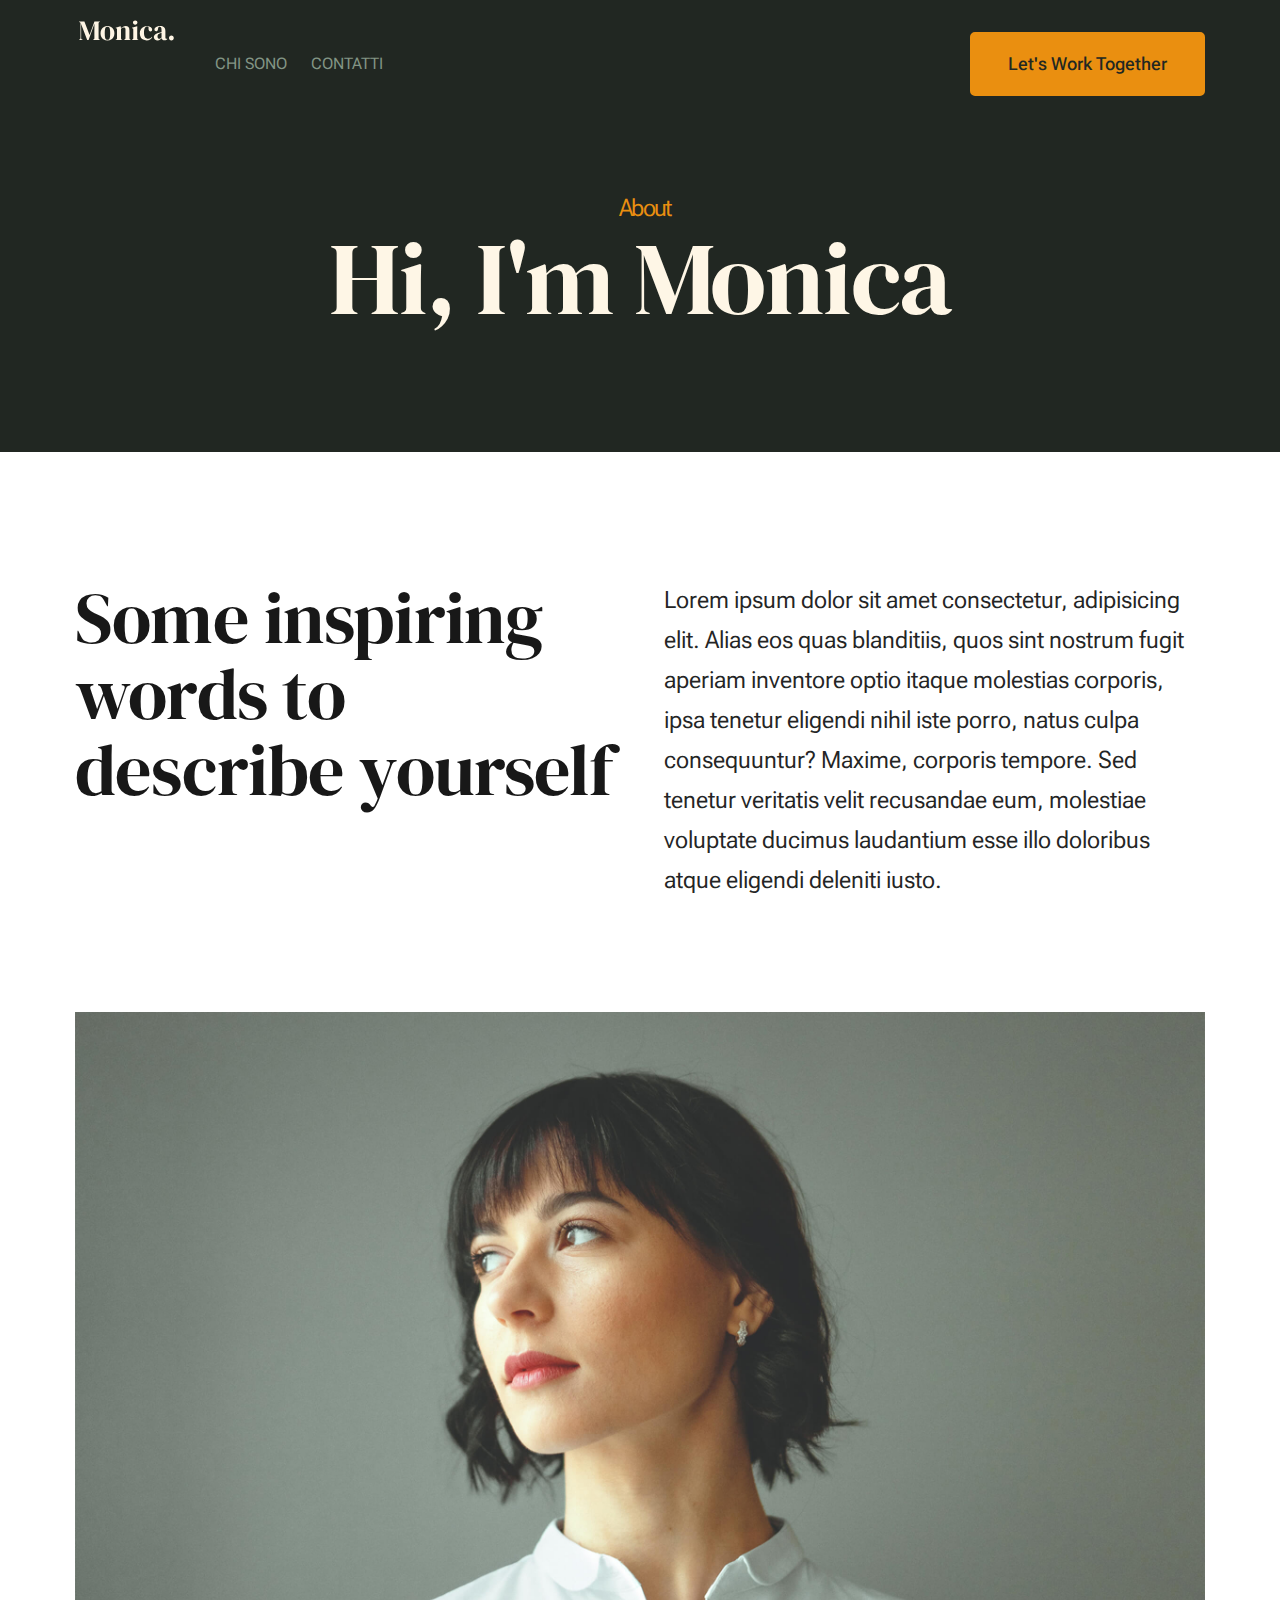
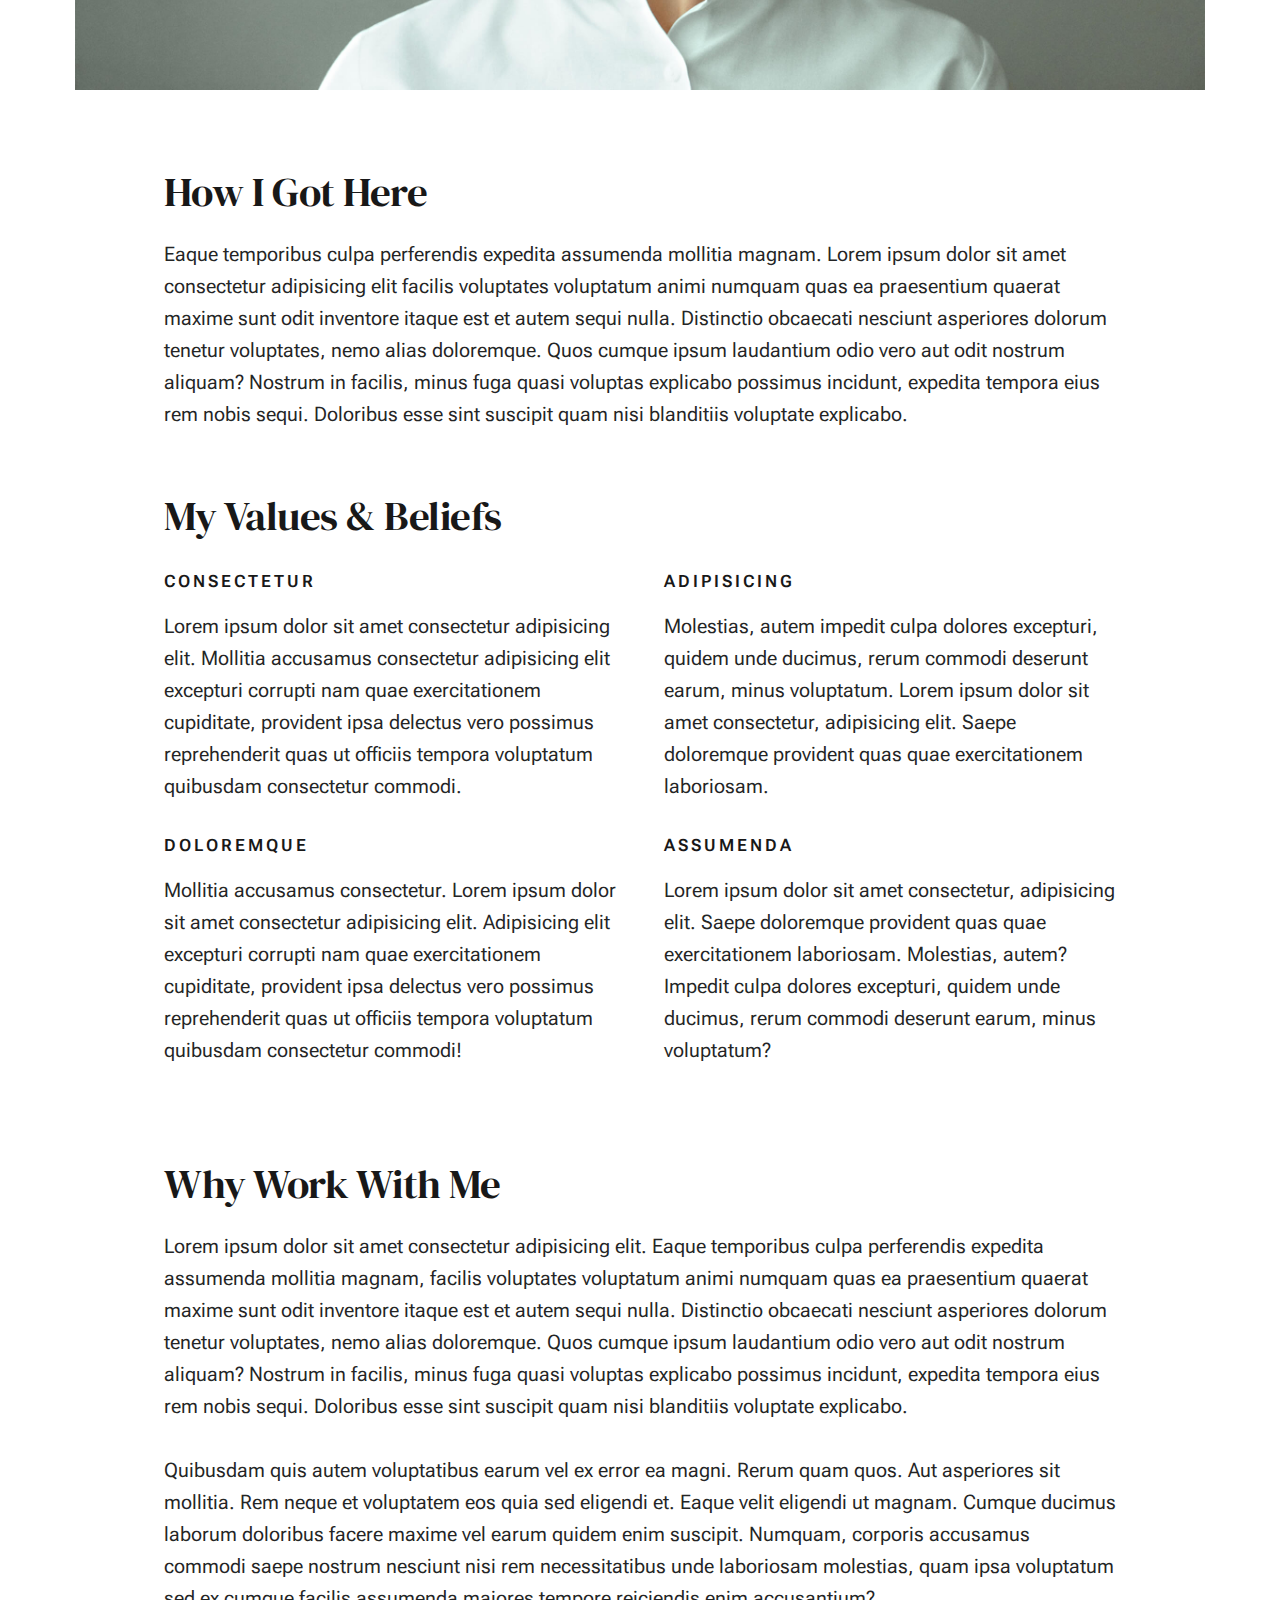
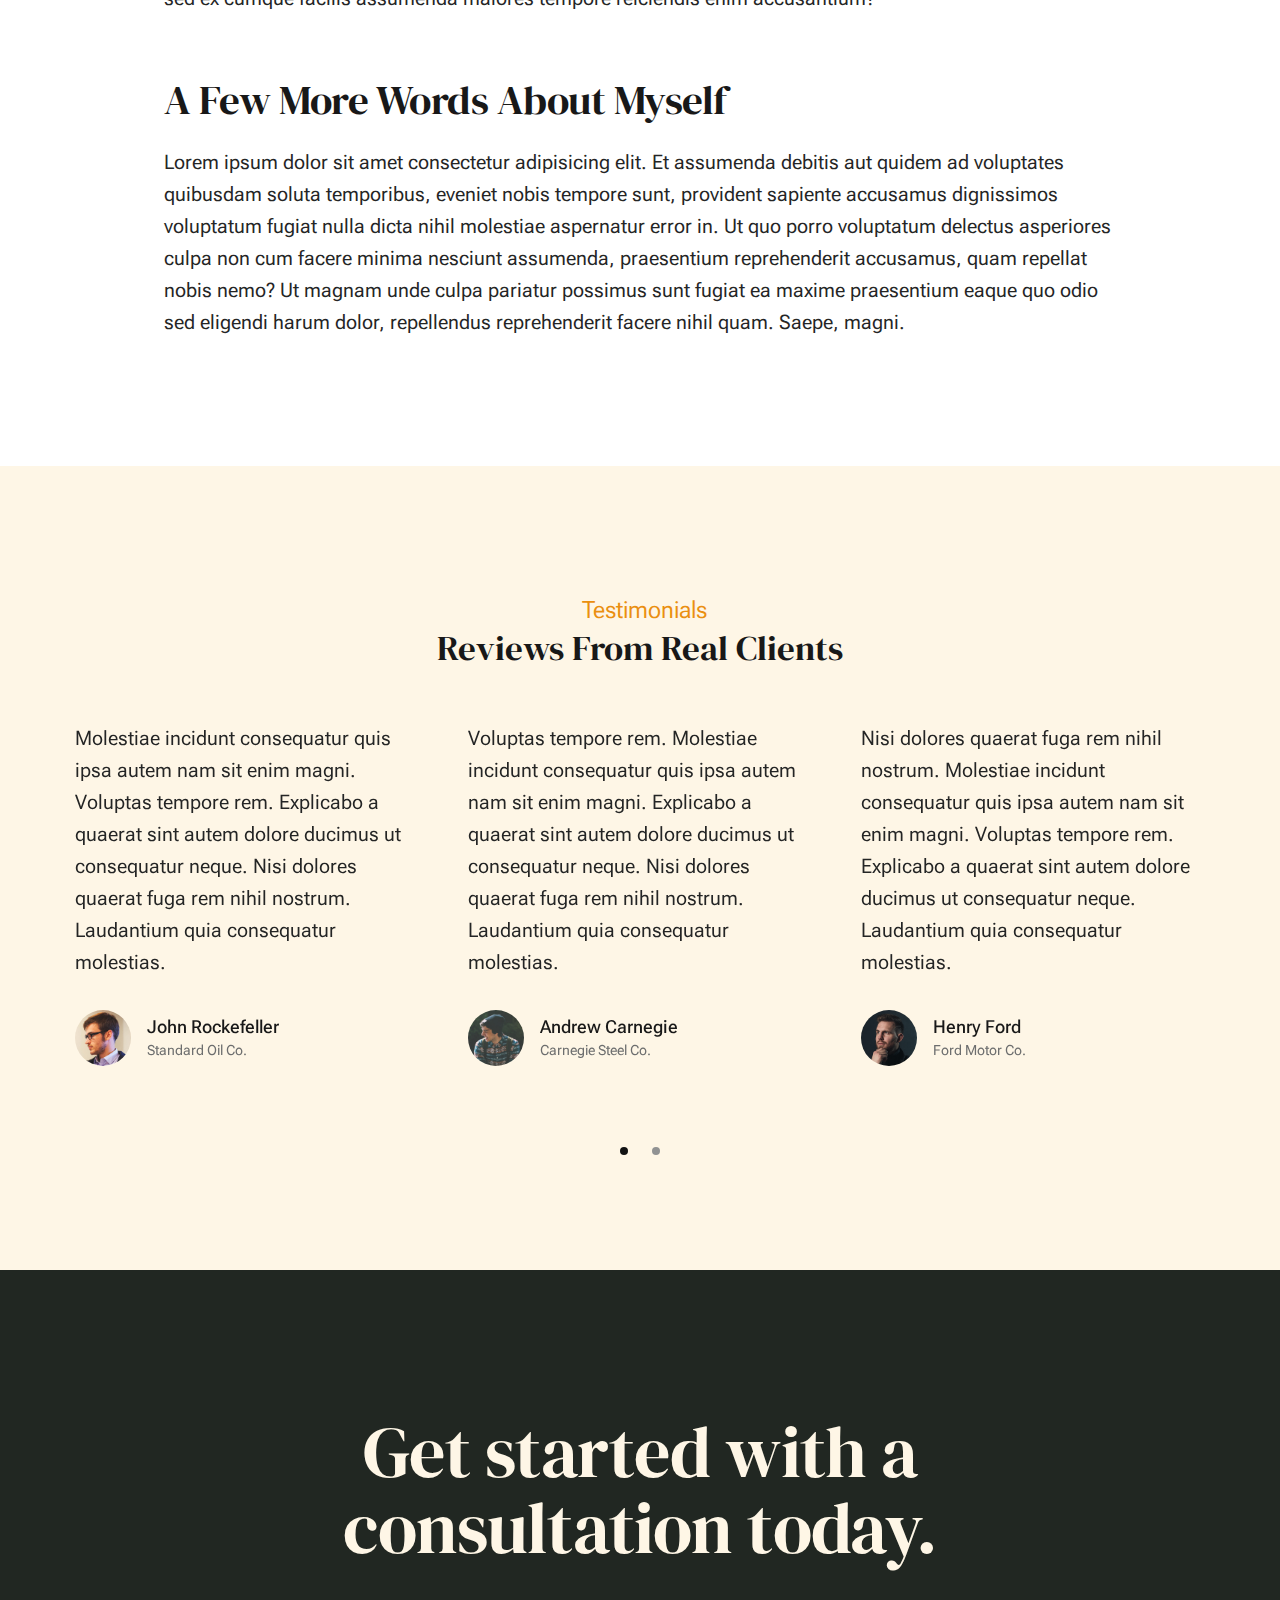
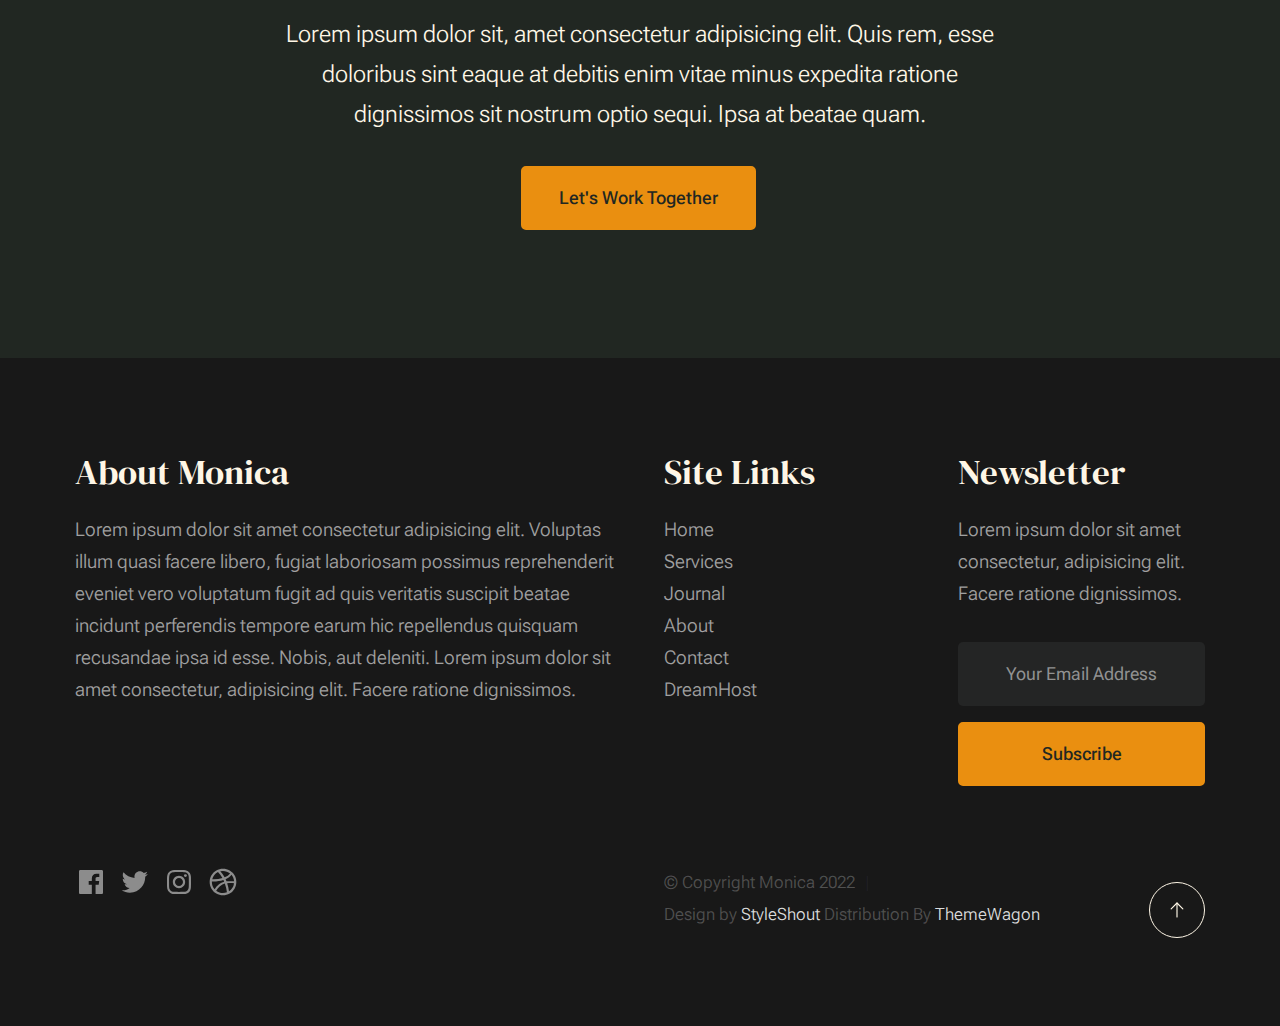
==== commit 26cc4d46: "generale" ====
--- a/monica-1,0,0/about.html
+++ b/monica-1,0,0/about.html
@@ -6,7 +6,7 @@
     ================================================== -->
     <meta charset="utf-8">
     <meta name="viewport" content="width=device-width, initial-scale=1">
-    <title>About - Monica</title>
+    <title>DESIGN FUSELLA</title>
 
     <script>
         document.documentElement.classList.remove('no-js');
@@ -20,10 +20,9 @@
 
     <!-- favicons
     ================================================== -->
-    <link rel="apple-touch-icon" sizes="180x180" href="apple-touch-icon.png">
-    <link rel="icon" type="image/png" sizes="32x32" href="favicon-32x32.png">
-    <link rel="icon" type="image/png" sizes="16x16" href="favicon-16x16.png">
-    <link rel="manifest" href="site.webmanifest">
+   
+
+    <link rel="shortcut icon" href="./primafotoaaaa.jpg" type="image/x-icon">
 
 </head>
 
@@ -66,10 +65,8 @@
                 <nav class="s-header__nav">
     
                     <ul class="s-header__menu-links">
-                        <li class="current"><a href="about.html">About</a></li>
-                        <li><a href="services.html">Services</a></li>
-                        <li><a href="blog.html">Journal</a></li>
-                        <li><a href="contact.html">Contact</a></li>
+                        <li><a href="about.html">CHI SONO</a></li>
+                        <li><a href="contact.html">CONTATTI</a></li>
                     </ul> <!-- s-header__menu-links -->
 
                     <div class="s-header__contact">
--- a/monica-1,0,0/css/styles.css
+++ b/monica-1,0,0/css/styles.css
@@ -4740,3 +4740,9 @@
 .contact-list li {
 	padding-left: 0;
 }
+
+.logo{
+	border-radius: 40px;
+	height: 80px;
+	width: ;
+}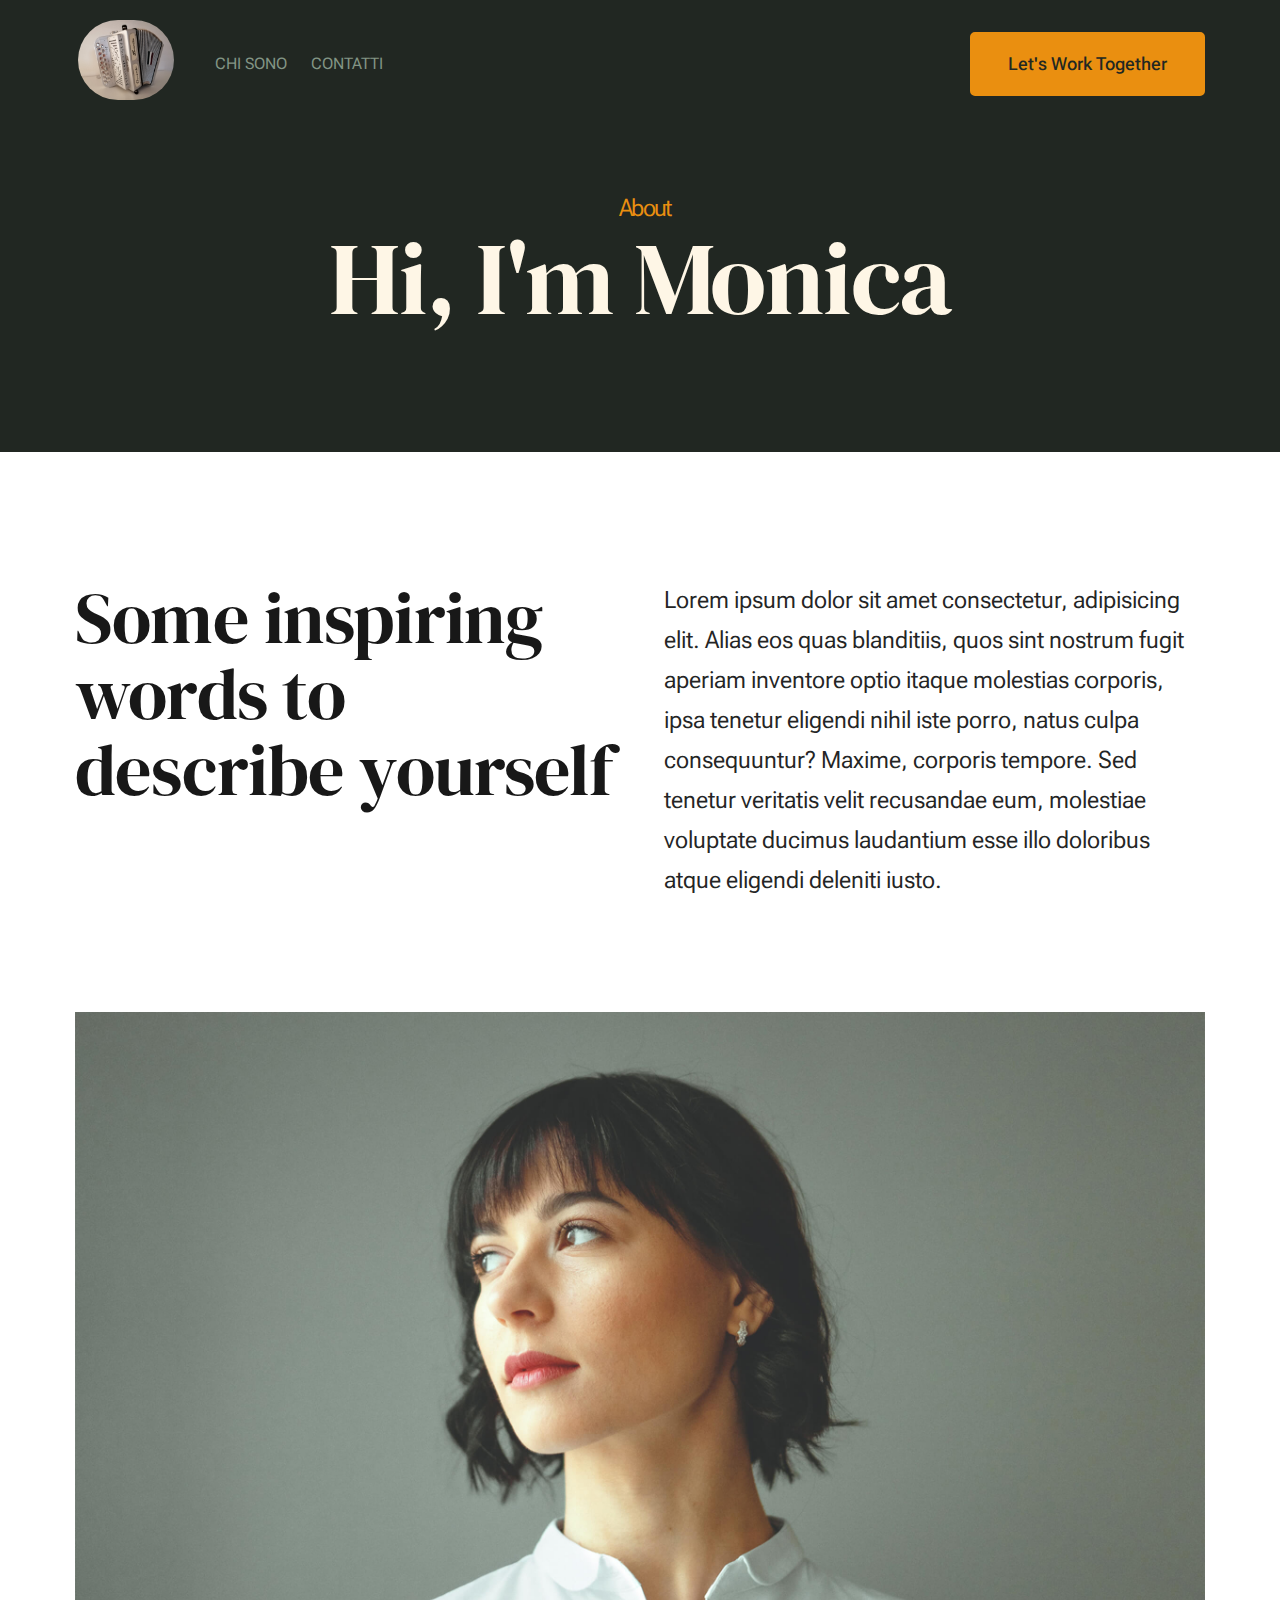
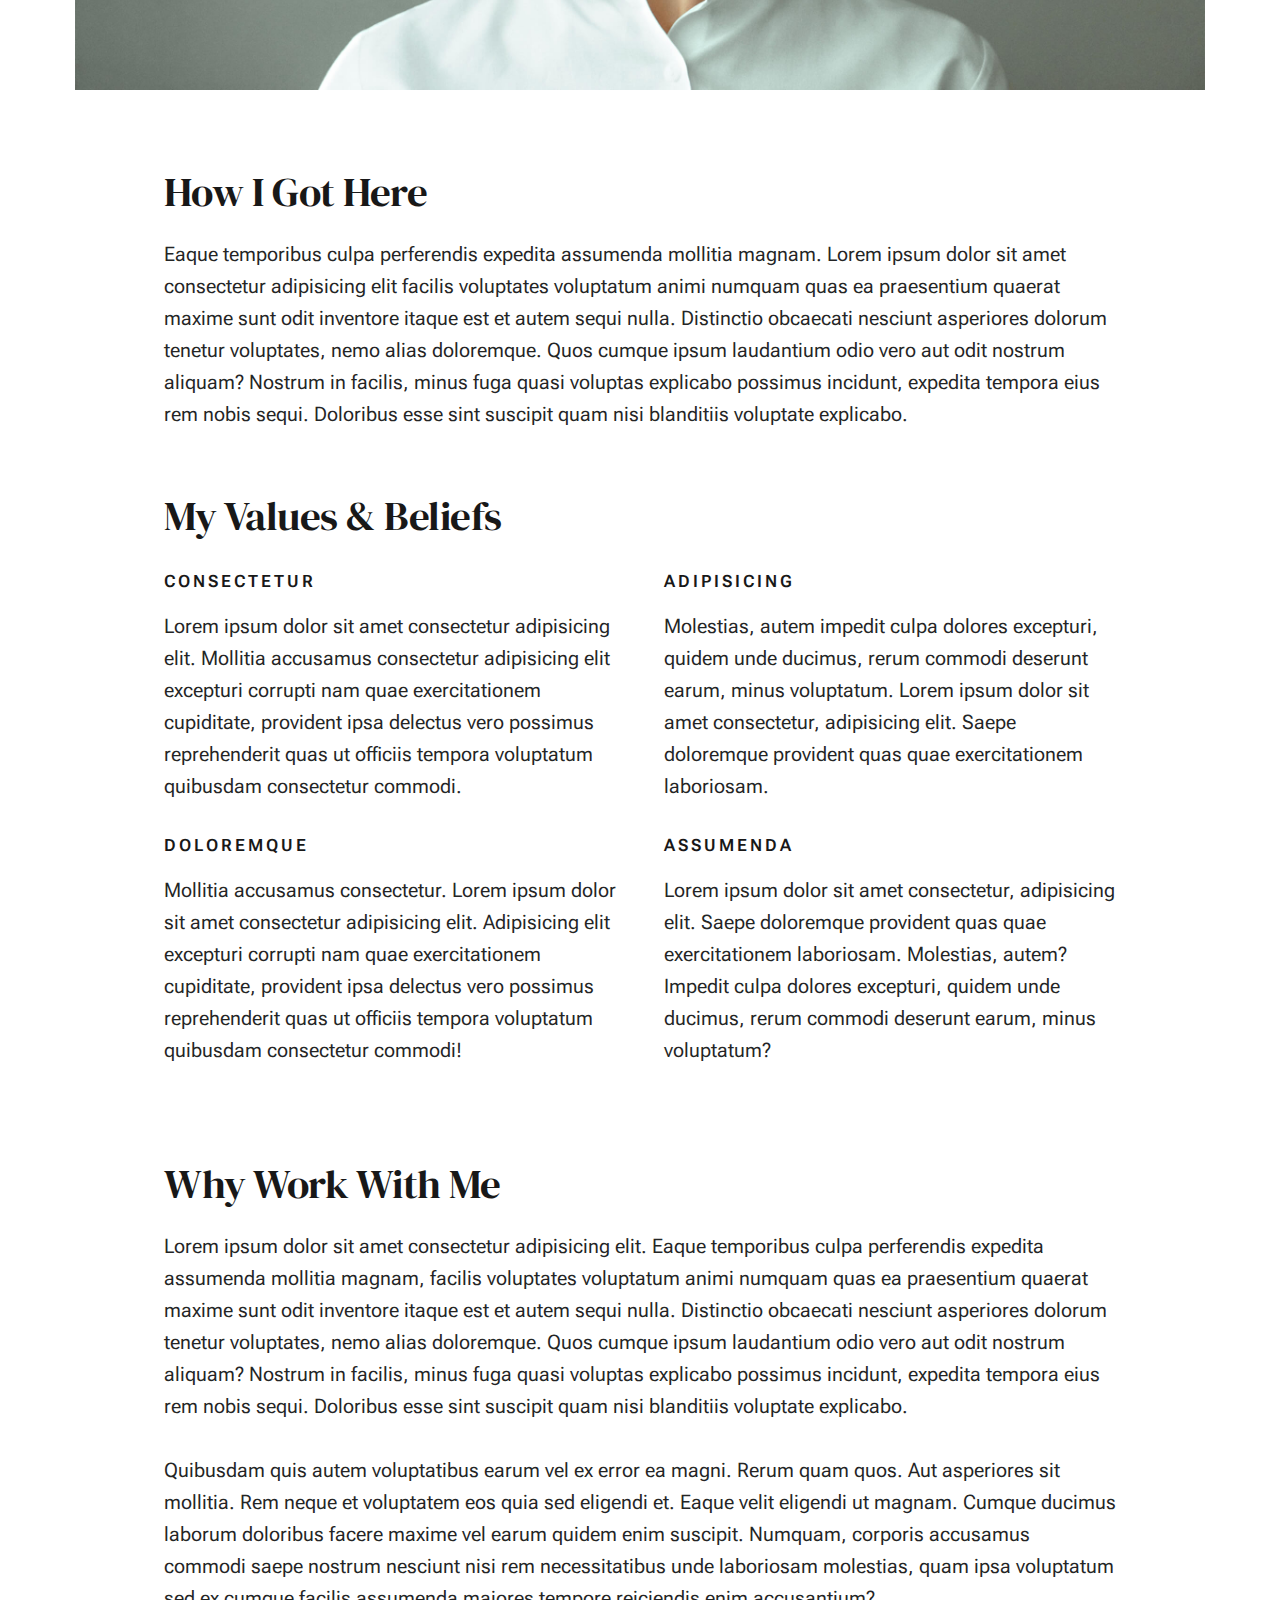
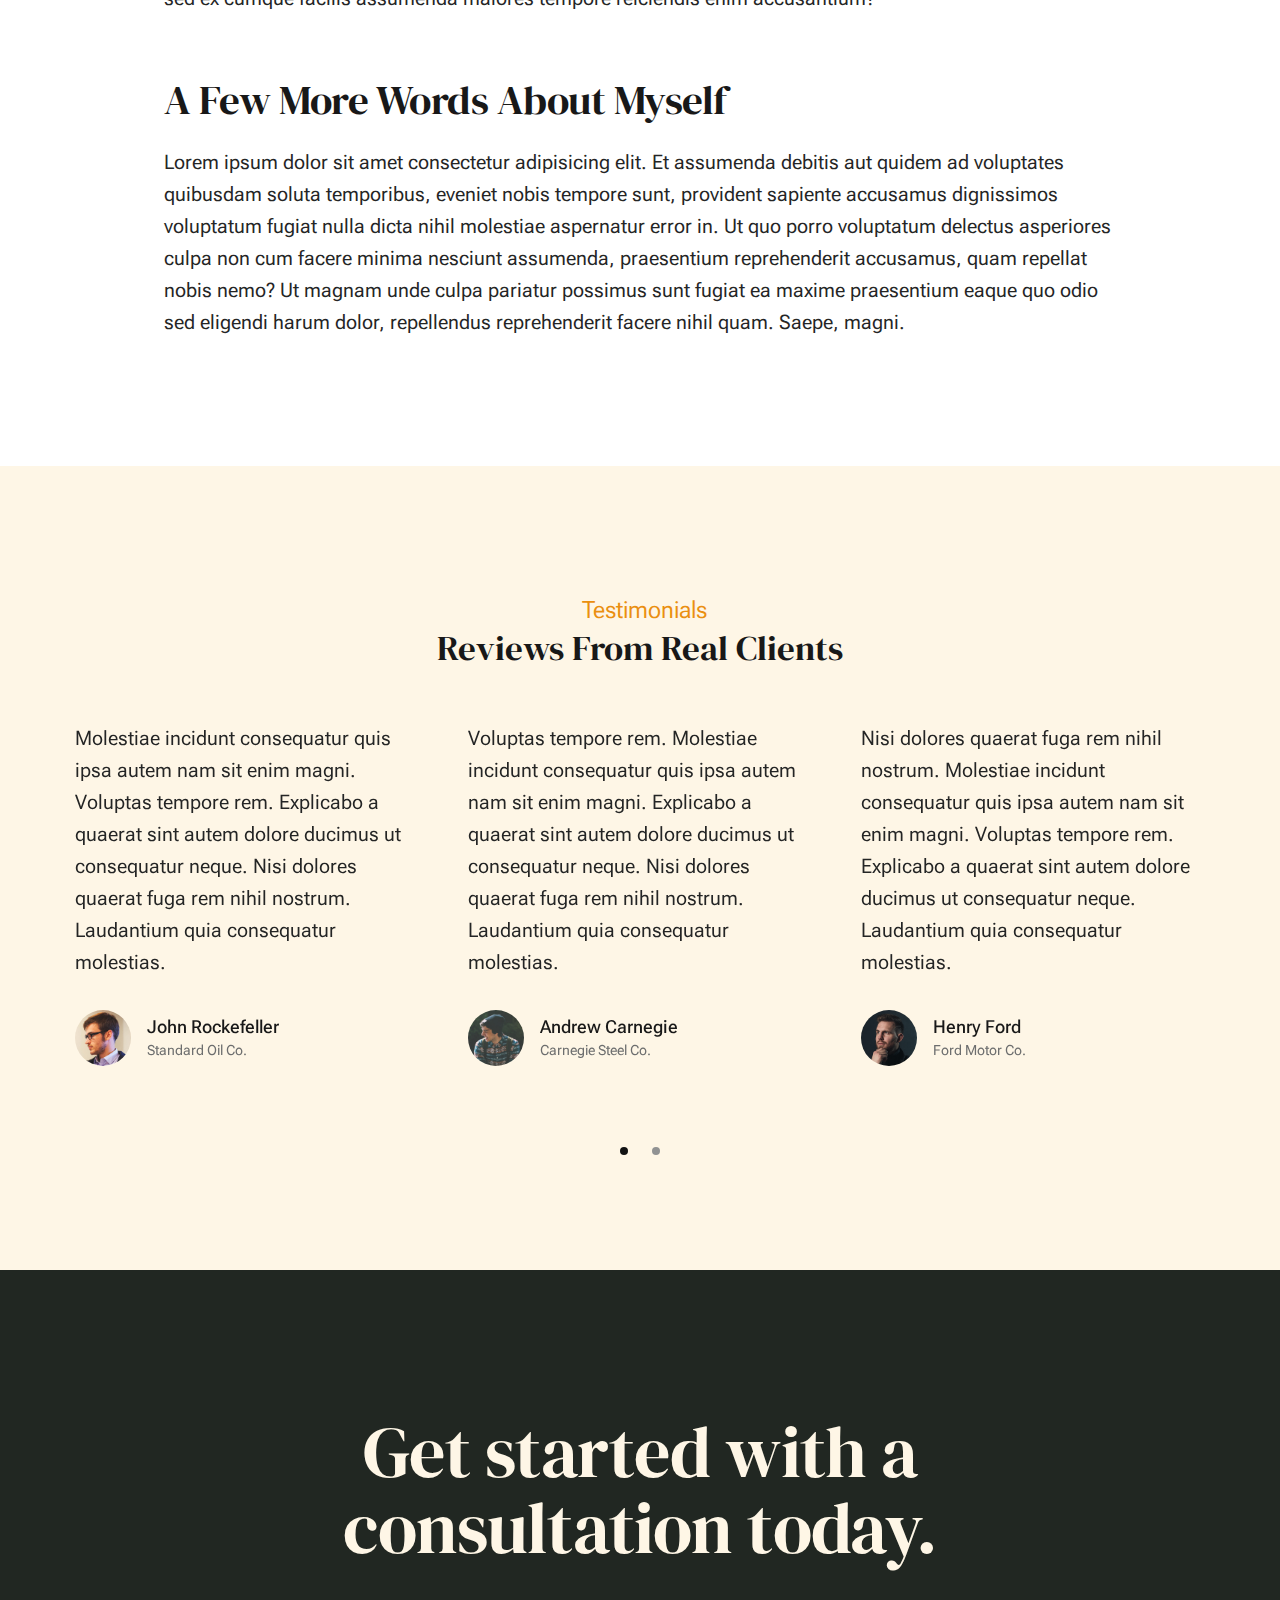
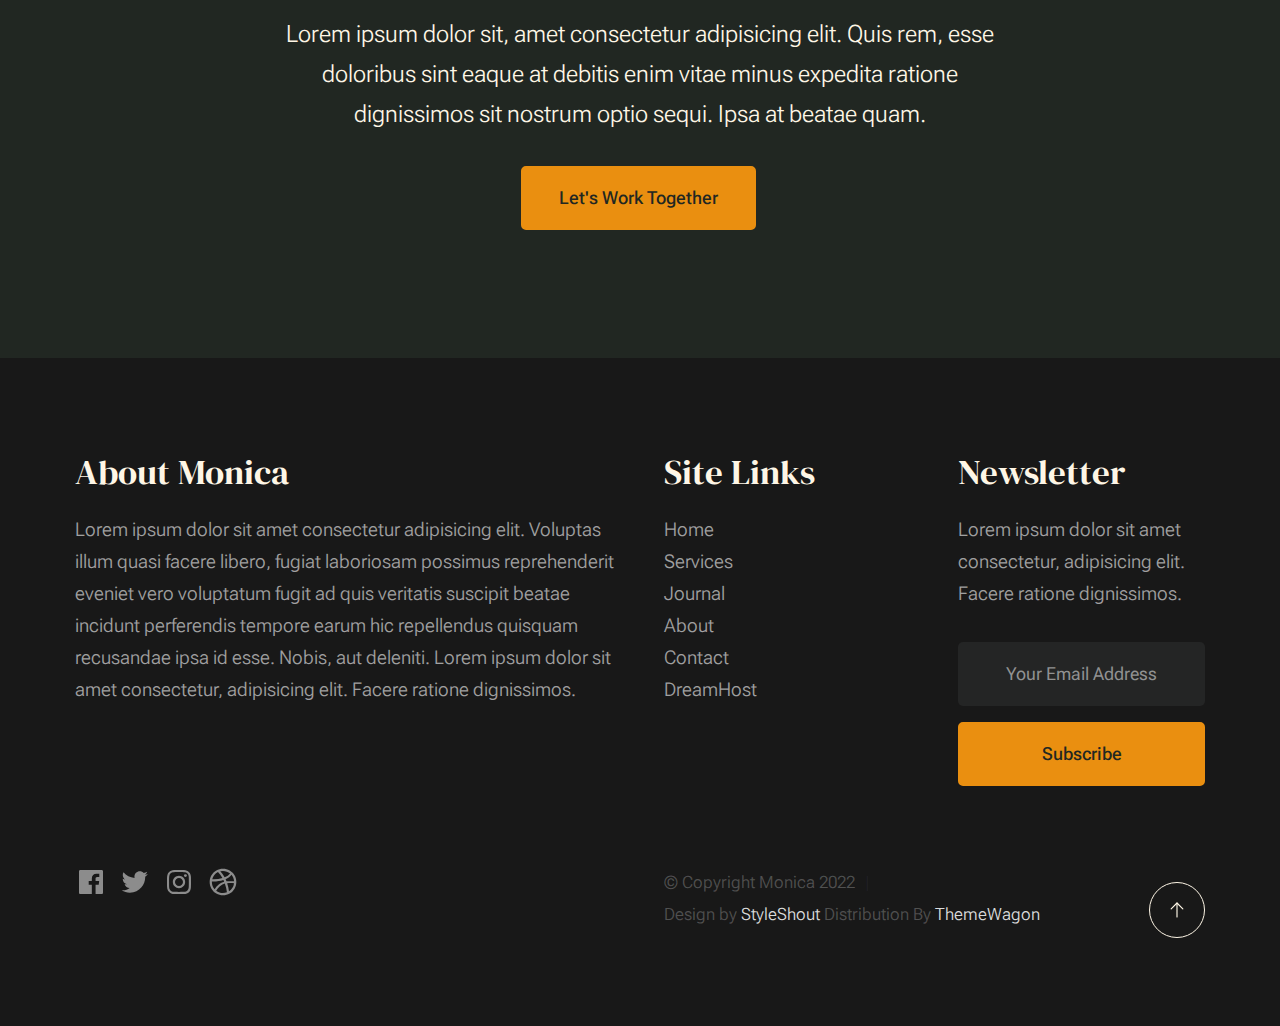
==== commit c786b719: "continuazione" ====
--- a/monica-1,0,0/about.html
+++ b/monica-1,0,0/about.html
@@ -55,7 +55,7 @@
                 <div class="s-header__block">
                     <div class="s-header__logo">
                         <a class="logo" href="index.html">
-                            <img src="images/logo.svg" alt="Homepage">
+                            <img class="logo" src="./primafotoaaaa.jpg" alt="Homepage">
                         </a>
                     </div>
 
--- a/monica-1,0,0/css/styles.css
+++ b/monica-1,0,0/css/styles.css
@@ -4745,4 +4745,15 @@
 	border-radius: 40px;
 	height: 80px;
 	width: ;
+}
+
+.foto{
+	border-radius: 80px;
+	width: 20vh;
+	height: 40vh;
+}
+
+.card{
+	width: 20vh;
+	height: 80vh;
 }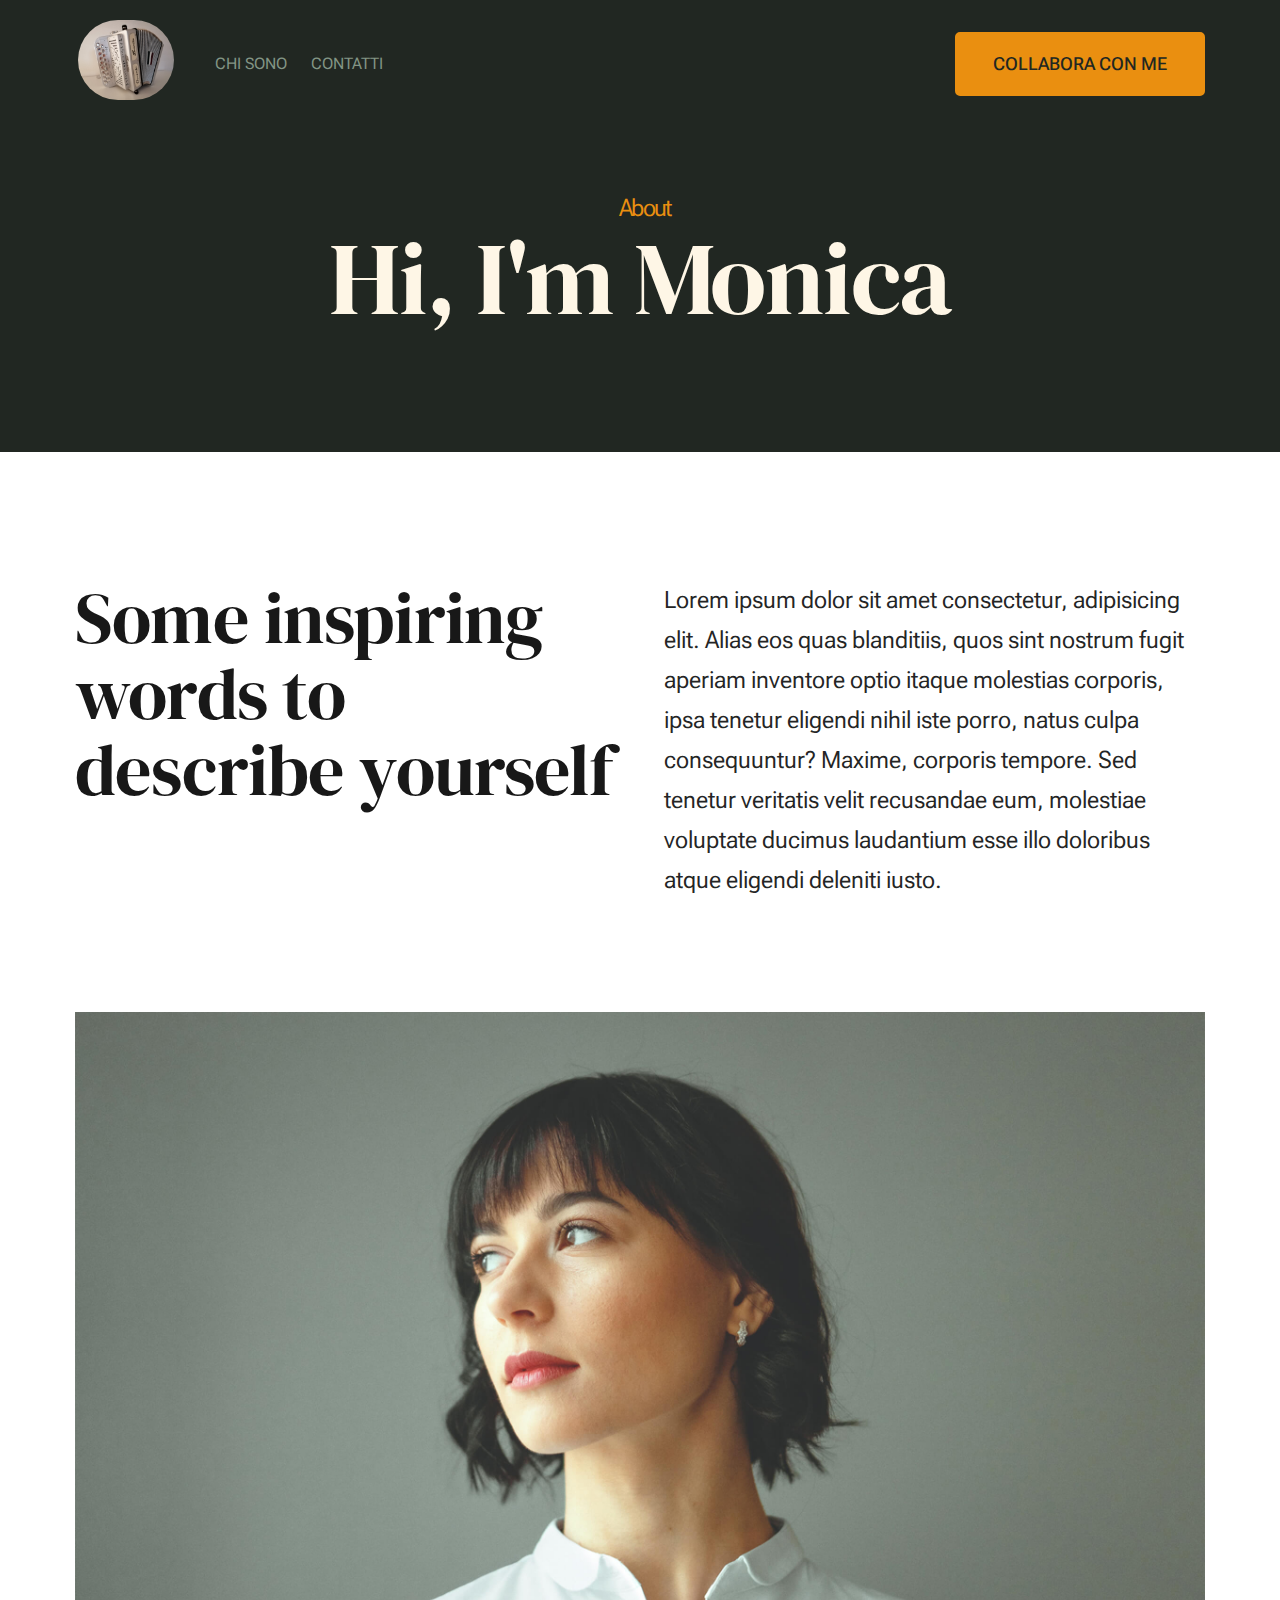
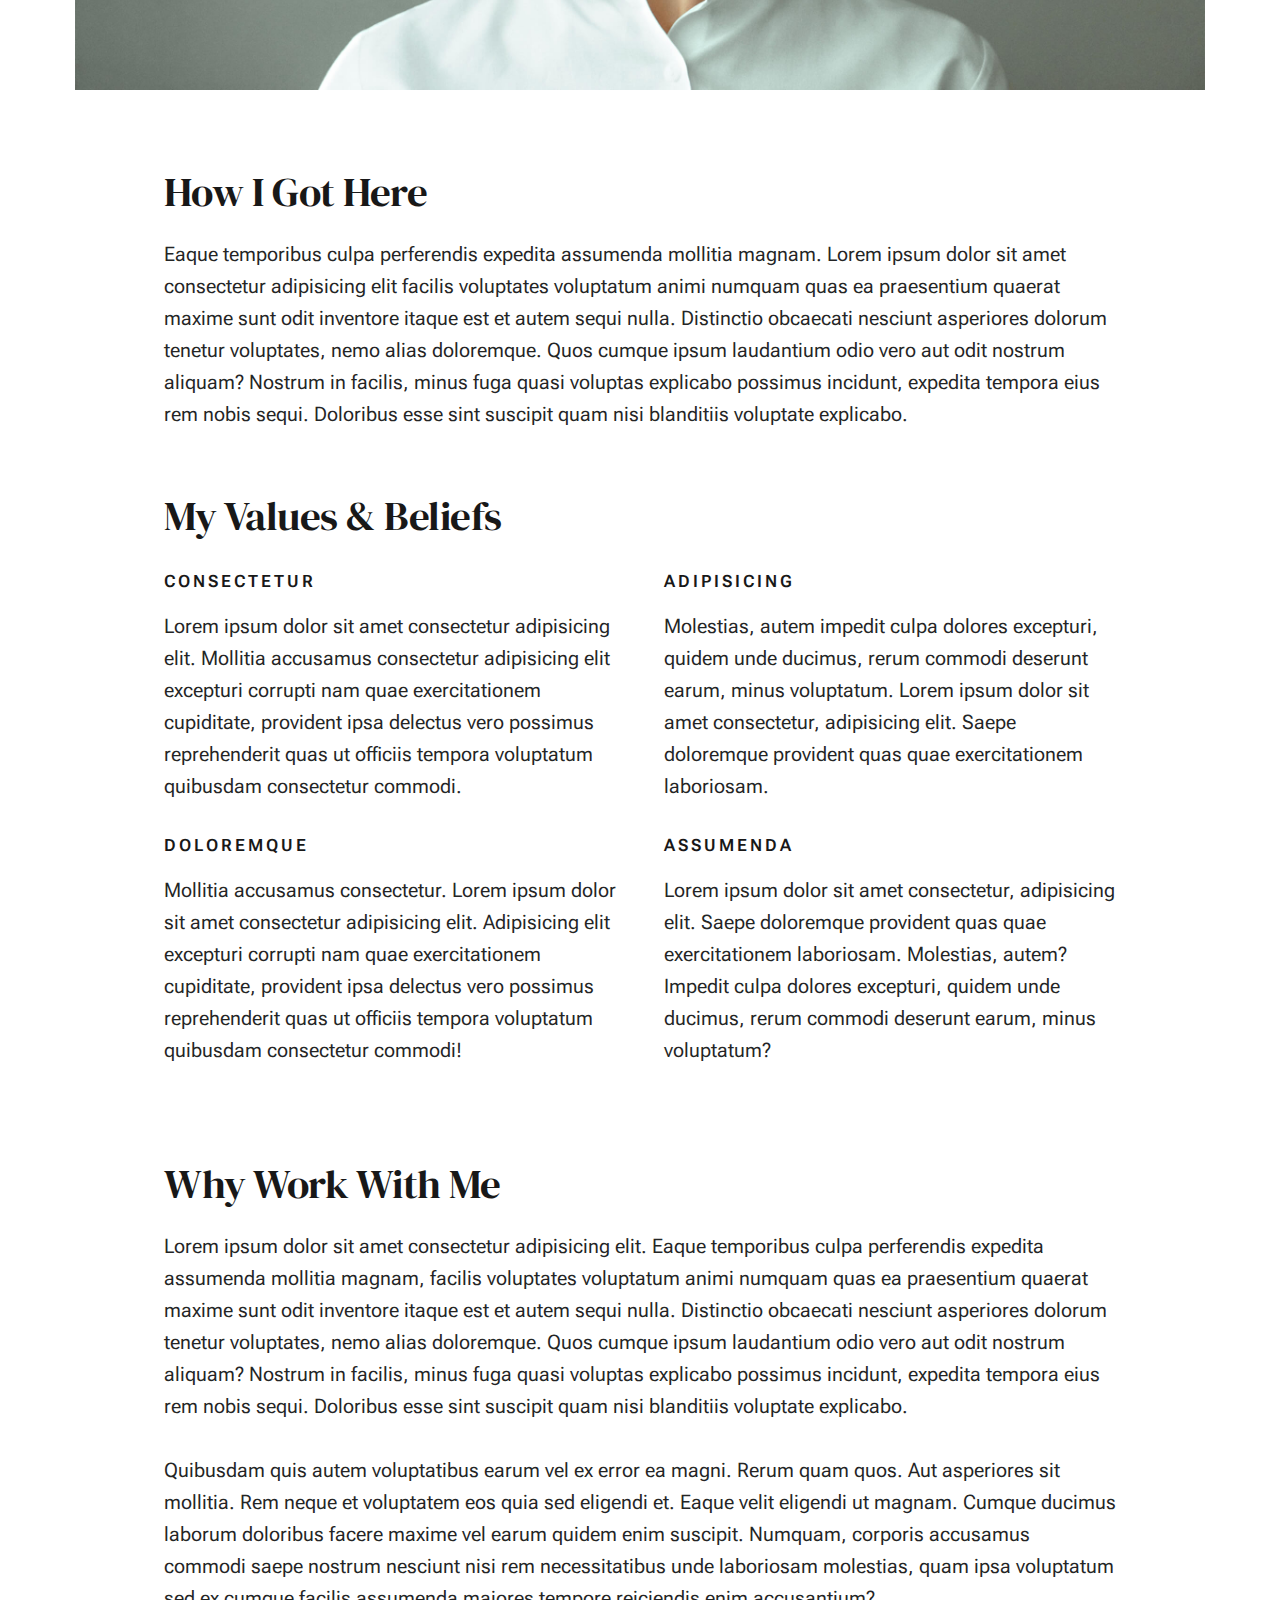
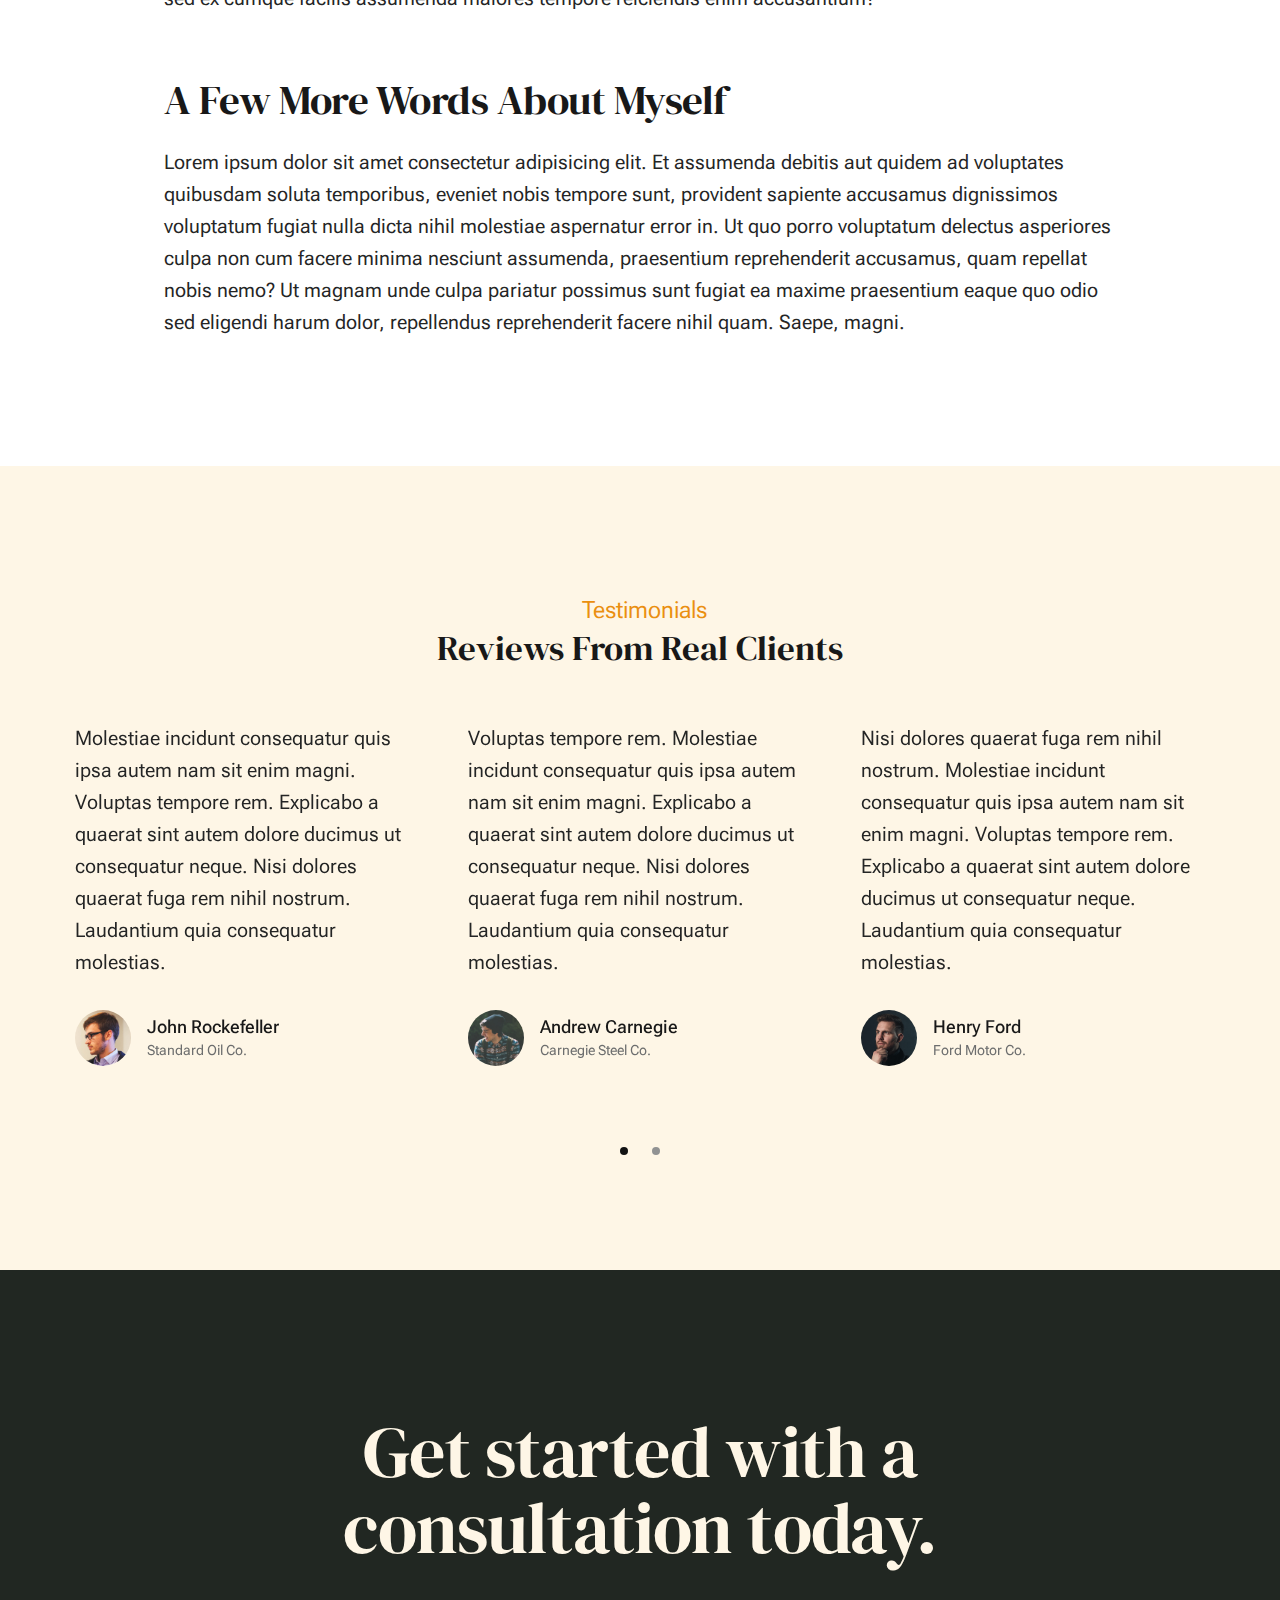
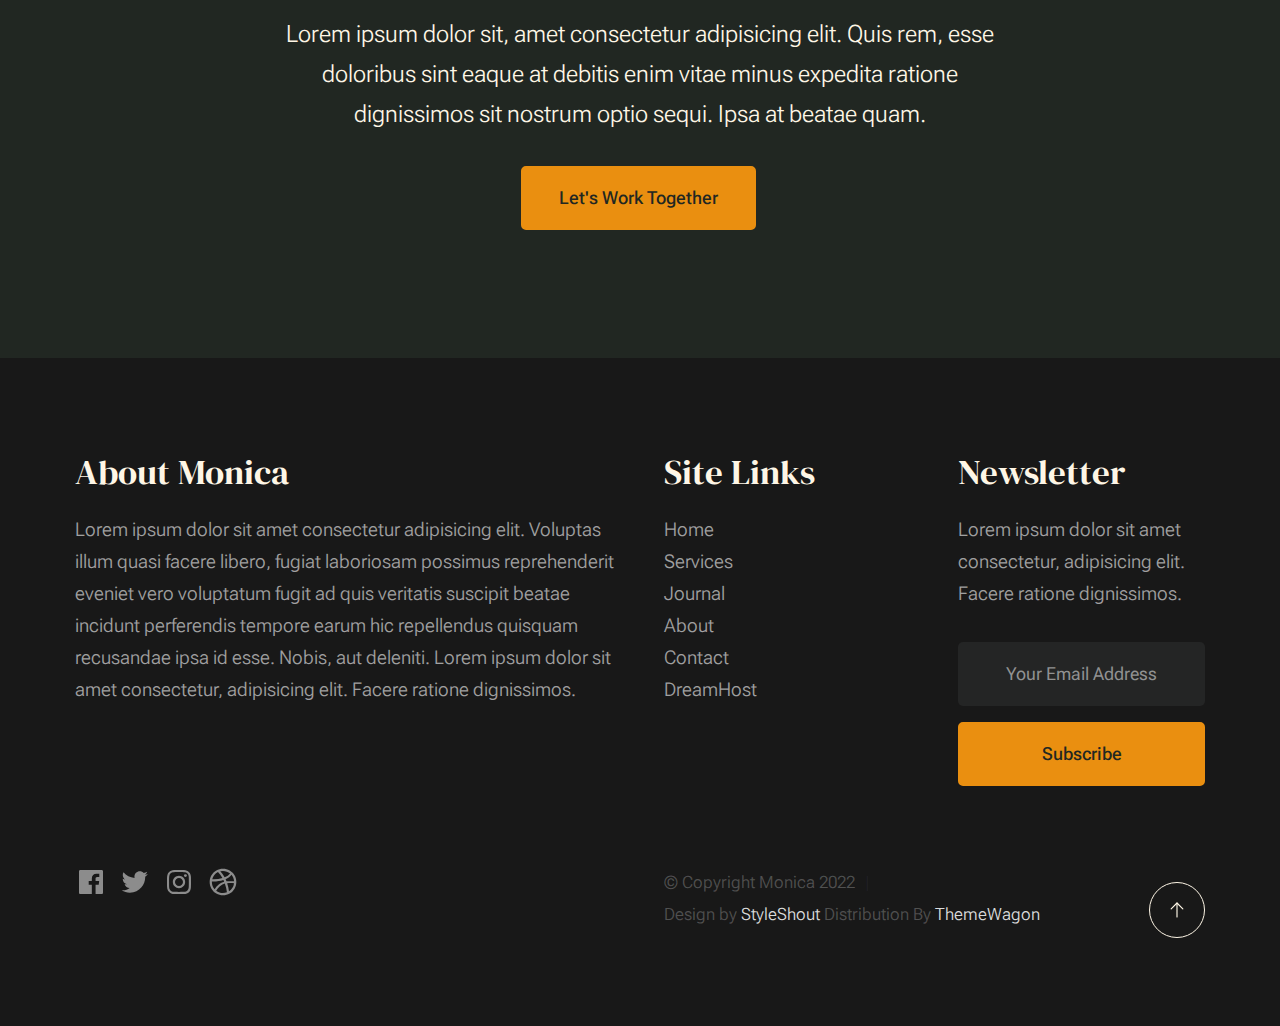
==== commit 32ab1e8a: "continuazione" ====
--- a/monica-1,0,0/about.html
+++ b/monica-1,0,0/about.html
@@ -18,10 +18,12 @@
     <link rel="stylesheet" href="css/vendor.css">
     <link rel="stylesheet" href="css/styles.css">
 
+    <!-- CDN -->
+    <link rel="stylesheet" href="https://cdnjs.cloudflare.com/ajax/libs/font-awesome/6.6.0/css/all.min.css" integrity="sha512-Kc323vGBEqzTmouAECnVceyQqyqdsSiqLQISBL29aUW4U/M7pSPA/gEUZQqv1cwx4OnYxTxve5UMg5GT6L4JJg==" crossorigin="anonymous" referrerpolicy="no-referrer" />
+
+
     <!-- favicons
     ================================================== -->
-   
-
     <link rel="shortcut icon" href="./primafotoaaaa.jpg" type="image/x-icon">
 
 </head>
@@ -70,7 +72,7 @@
                     </ul> <!-- s-header__menu-links -->
 
                     <div class="s-header__contact">
-                        <a href="contact.html" class="btn btn--primary s-header__contact-btn">Let's Work Together</a>                        
+                        <a href="contact.html" class="btn btn--primary s-header__contact-btn">COLLABORA CON ME</a>                        
                     </div> <!-- s-header__contact -->
     
                 </nav> <!-- end s-header__nav -->
--- a/monica-1,0,0/css/styles.css
+++ b/monica-1,0,0/css/styles.css
@@ -4756,4 +4756,21 @@
 .card{
 	width: 20vh;
 	height: 80vh;
-}+}
+
+.icone{
+	border-radius:60px;
+	width: 20px;
+	color: #000000;
+	padding-left: 18px;
+}
+
+.iconecontact{
+	border-radius:60px;
+	border-color: #EA8F10;
+	background-color:#EA8F10;
+	width: 20px;
+	color: #000000;
+	padding-left: 18px;
+	
+}
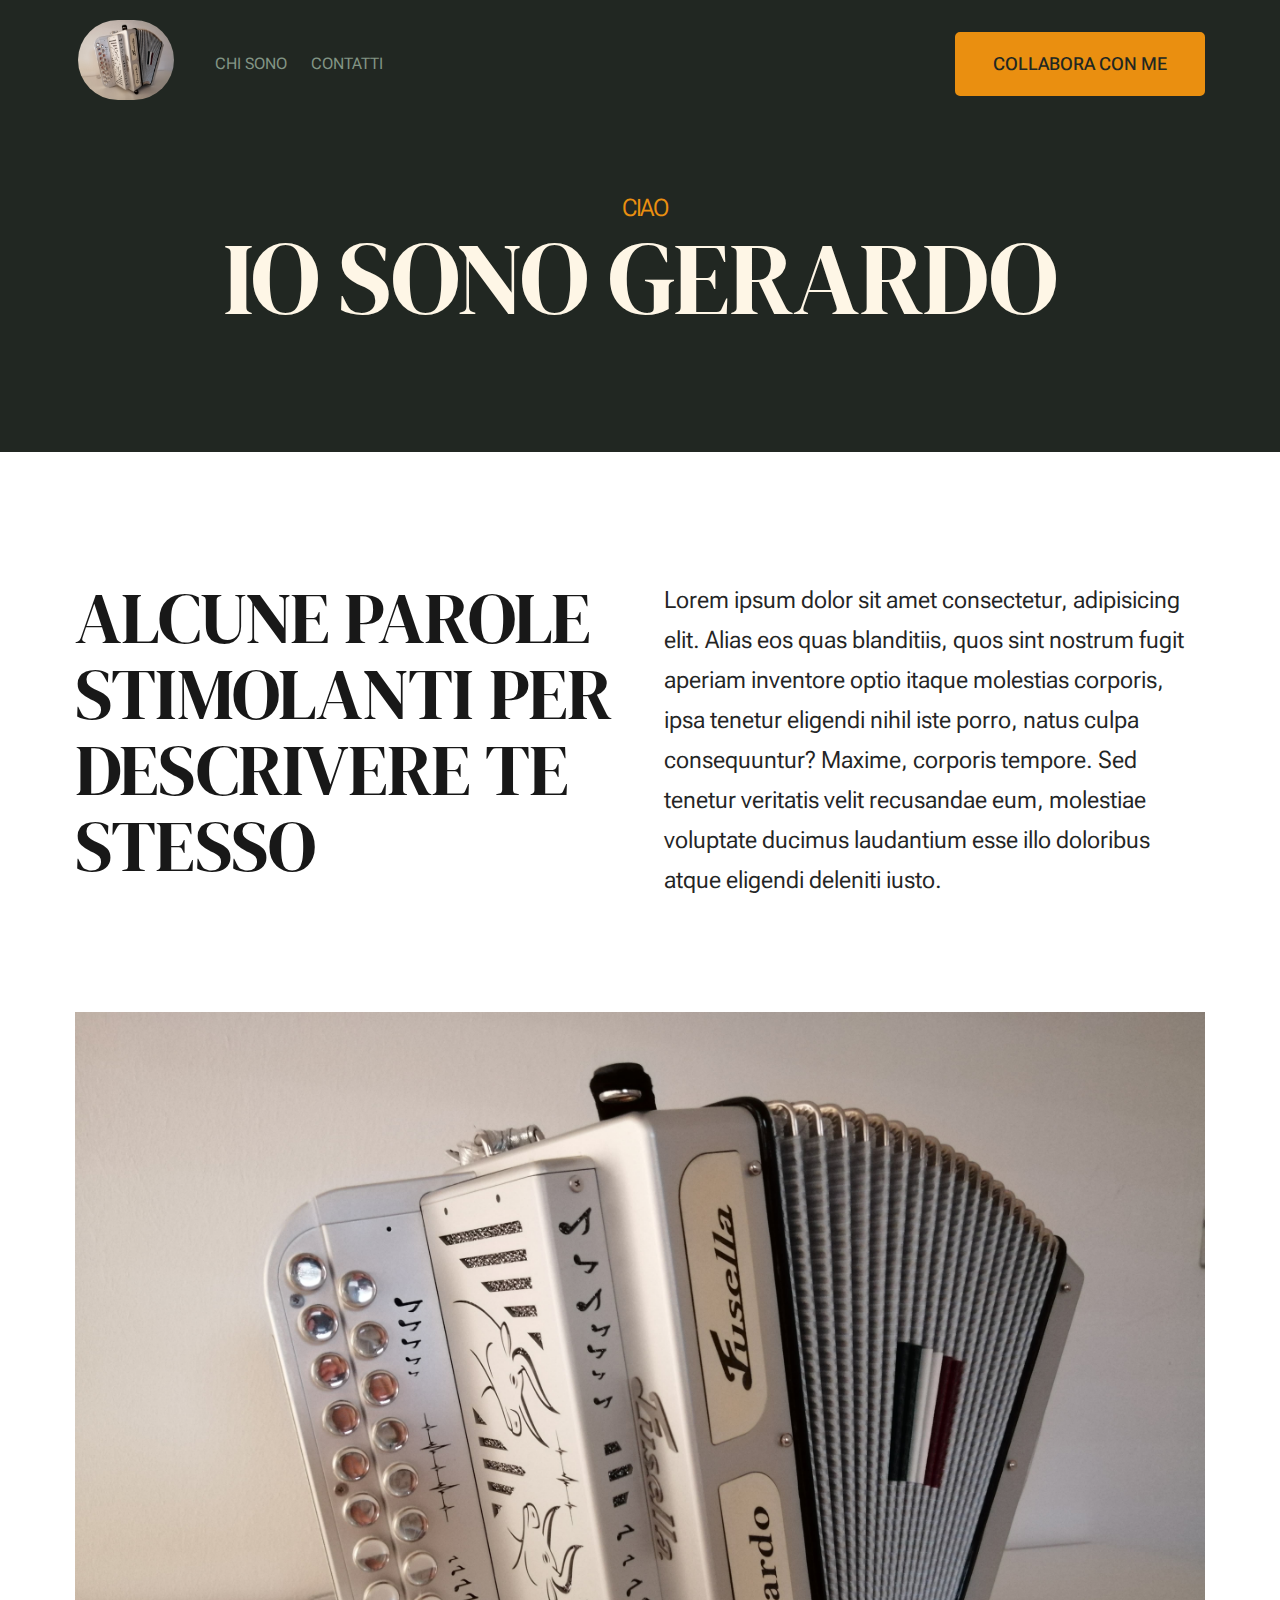
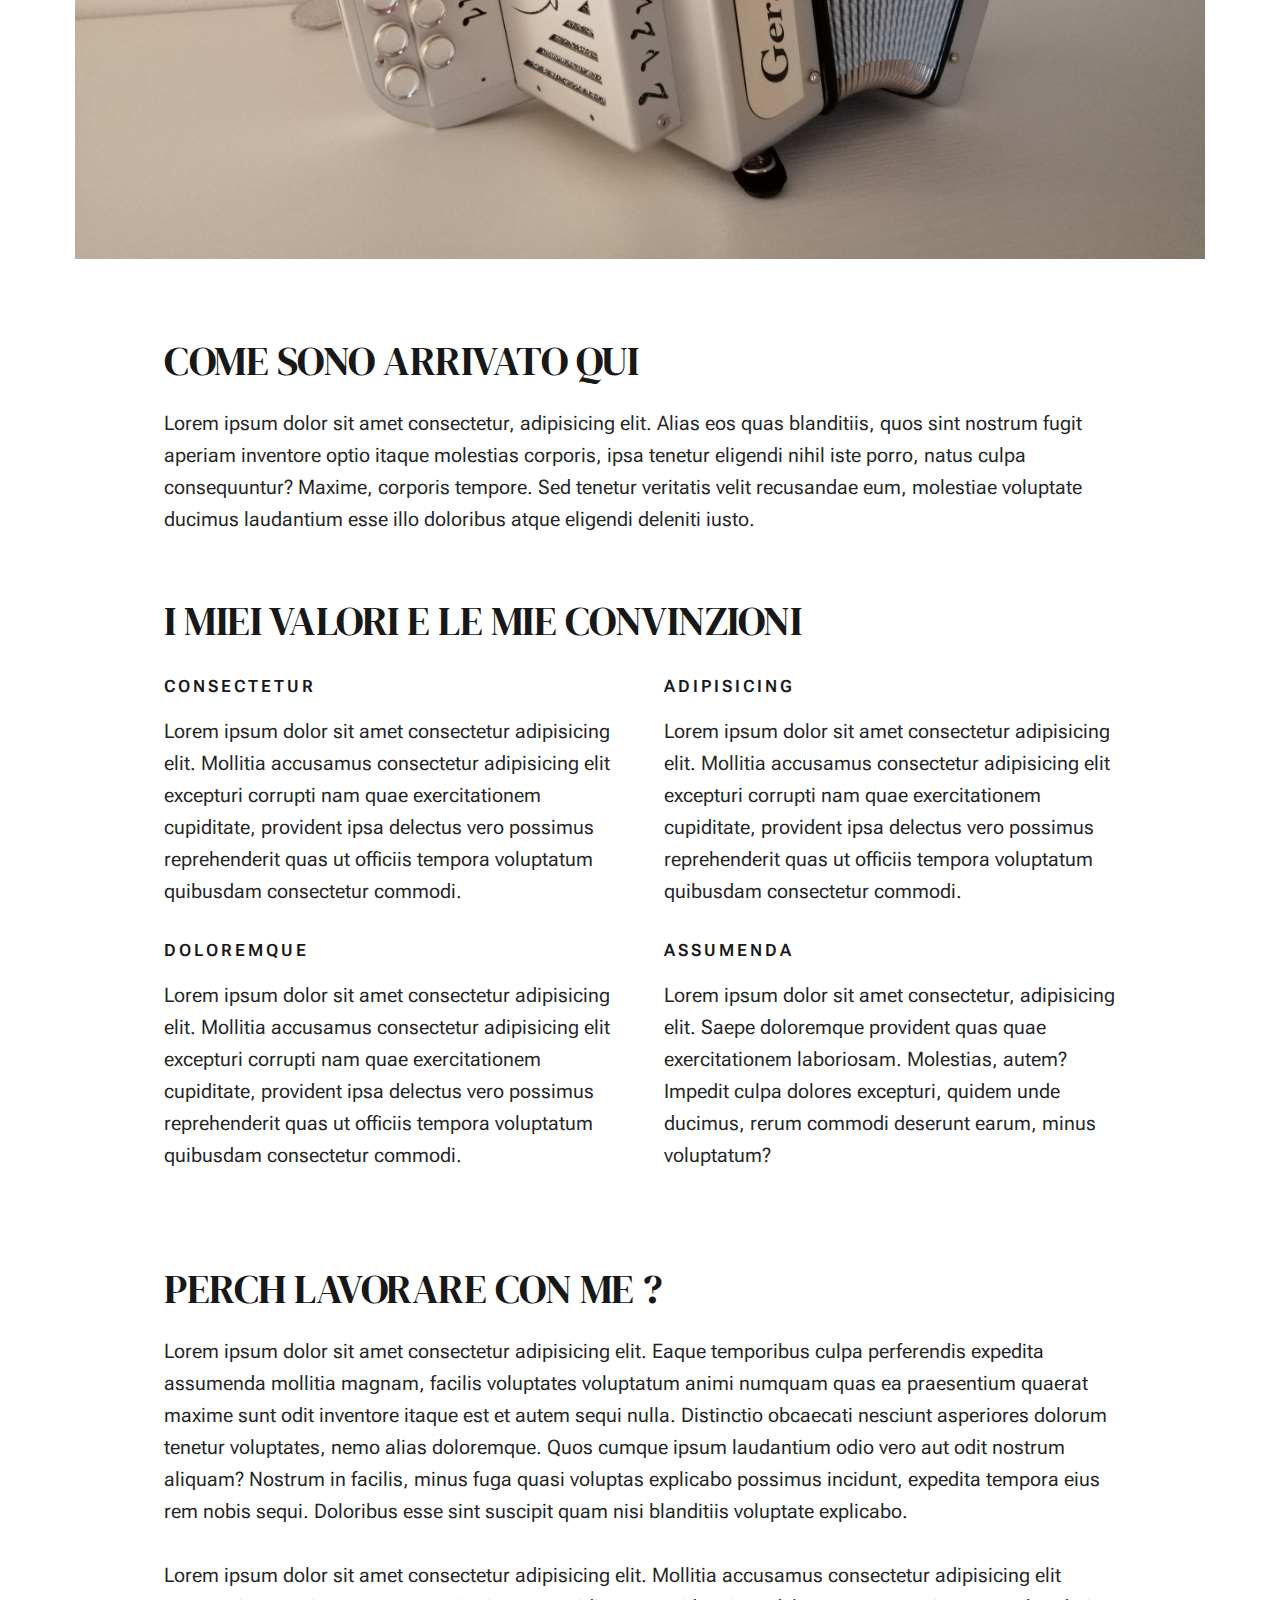
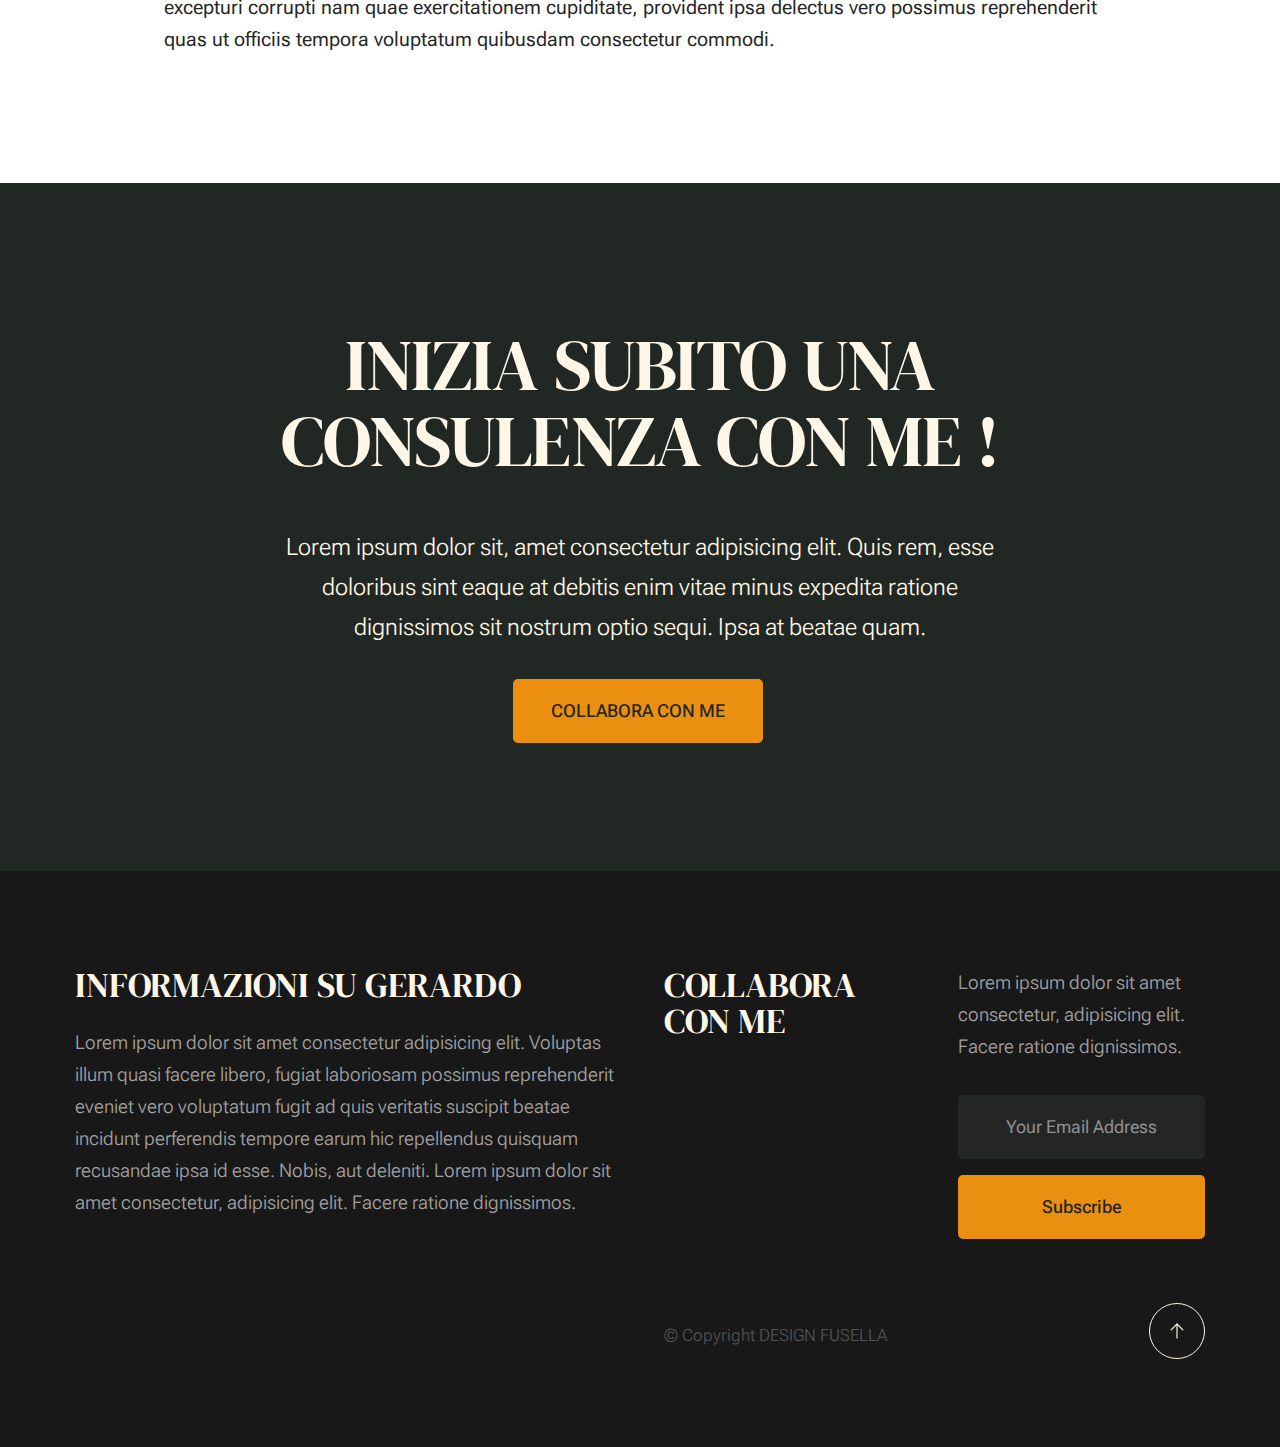
==== commit 321eb056: "continuazione" ====
--- a/monica-1,0,0/about.html
+++ b/monica-1,0,0/about.html
@@ -1,37 +1,37 @@
 <!DOCTYPE html>
 <html lang="en" class="no-js" >
 <head>
-
+    
     <!--- basic page needs
     ================================================== -->
     <meta charset="utf-8">
     <meta name="viewport" content="width=device-width, initial-scale=1">
     <title>DESIGN FUSELLA</title>
-
+    
     <script>
         document.documentElement.classList.remove('no-js');
         document.documentElement.classList.add('js');
     </script>
-
+    
     <!-- CSS
     ================================================== -->
     <link rel="stylesheet" href="css/vendor.css">
     <link rel="stylesheet" href="css/styles.css">
-
+    
     <!-- CDN -->
     <link rel="stylesheet" href="https://cdnjs.cloudflare.com/ajax/libs/font-awesome/6.6.0/css/all.min.css" integrity="sha512-Kc323vGBEqzTmouAECnVceyQqyqdsSiqLQISBL29aUW4U/M7pSPA/gEUZQqv1cwx4OnYxTxve5UMg5GT6L4JJg==" crossorigin="anonymous" referrerpolicy="no-referrer" />
-
-
+    
+    
     <!-- favicons
     ================================================== -->
     <link rel="shortcut icon" href="./primafotoaaaa.jpg" type="image/x-icon">
-
+    
 </head>
 
 
 <body id="top">
-
-
+    
+    
     <!-- preloader
     ================================================== -->
     <div id="preloader">
@@ -41,319 +41,213 @@
             <div></div>
         </div>
     </div>
-
-
+    
+    
     <!-- page wrap
     ================================================== -->
     <div id="page" class="s-pagewrap">
-
-
+        
+        
         <!-- # site header 
         ================================================== -->
         <header class="s-header">
-
+            
             <div class="row s-header__inner width-sixteen-col">
-
+                
                 <div class="s-header__block">
                     <div class="s-header__logo">
                         <a class="logo" href="index.html">
                             <img class="logo" src="./primafotoaaaa.jpg" alt="Homepage">
                         </a>
                     </div>
-
+                    
                     <a class="s-header__menu-toggle" href="#0"><span>Menu</span></a>
                 </div> <!-- end s-header__block -->
-
+                
                 <nav class="s-header__nav">
-    
+                    
                     <ul class="s-header__menu-links">
                         <li><a href="about.html">CHI SONO</a></li>
                         <li><a href="contact.html">CONTATTI</a></li>
                     </ul> <!-- s-header__menu-links -->
-
+                    
                     <div class="s-header__contact">
                         <a href="contact.html" class="btn btn--primary s-header__contact-btn">COLLABORA CON ME</a>                        
                     </div> <!-- s-header__contact -->
-    
+                    
                 </nav> <!-- end s-header__nav -->
-
+                
             </div> <!-- end s-header__inner -->
-
+            
         </header> <!-- end s-header -->
-
-
+        
+        
         <!-- # site main content
         ================================================== -->
         <section id="content" class="s-content">
-
-               <section class="s-pageheader pageheader">
-                    <div class="row">
-                        <div class="column xl-12">
-                            <h1 class="page-title">
-                                <span class="page-title__small-type text-pretitle">About</span>
-                                Hi, I'm Monica
-                            </h1>
-                            
-                        </div>
-                    </div>
-               </section> <!-- end pageheader --> 
-
-               <section class="s-pagecontent pagecontent">
-
-                    <div class="row pageintro">
-                        <div class="column xl-6 lg-12">
-                            <h2 class="text-display-title">Some inspiring words to describe yourself</h2>
-                        </div>
-                        <div class="column xl-6 lg-12 u-flexitem-x-right">
-                            <p class="lead">
+            
+            <section class="s-pageheader pageheader">
+                <div class="row">
+                    <div class="column xl-12">
+                        <h1 class="page-title">
+                            <span class="page-title__small-type text-pretitle">CIAO</span>
+                            IO SONO GERARDO
+                        </h1>
+                        
+                    </div>
+                </div>
+            </section> <!-- end pageheader --> 
+            
+            <section class="s-pagecontent pagecontent">
+                
+                <div class="row pageintro">
+                    <div class="column xl-6 lg-12">
+                        <h2 class="text-display-title">ALCUNE PAROLE STIMOLANTI PER DESCRIVERE TE STESSO</h2>
+                    </div>
+                    <div class="column xl-6 lg-12 u-flexitem-x-right">
+                        <p class="lead">
                             Lorem ipsum dolor sit amet consectetur, adipisicing elit. Alias eos quas blanditiis, quos sint nostrum fugit aperiam 
                             inventore optio itaque molestias corporis, ipsa tenetur eligendi nihil iste porro, natus culpa consequuntur? Maxime, 
                             corporis tempore. Sed tenetur veritatis velit recusandae eum, molestiae voluptate ducimus laudantium esse illo 
                             doloribus atque eligendi deleniti iusto. 
-                            </p>
-                        </div>                       
-                    </div> <!-- end pageintro -->   
-                    
-                    <div class="row pagemedia">
-                        <d class="column xl-12">
-                            <figure class="page-media">                                
-                                <img src="images/thumbs/about/about-1200.jpg" 
-                                     srcset="images/thumbs/about/about-2400.jpg 2400w, 
-                                             images/thumbs/about/about-1200.jpg 1200w, 
-                                             images/thumbs/about/about-600.jpg 600w" sizes="(max-width: 2400px) 100vw, 2400px" alt="">
-                            </figure>
-                        </d>
-                    </div> <!-- end pagemedia -->
-
-                    <div class="row width-narrower pagemain">
-                        <div class="column xl-12"> 
-
-                            <h2>How I Got Here</h2>
-                            <p>
-                            Eaque temporibus culpa perferendis expedita assumenda mollitia magnam. Lorem ipsum dolor sit amet consectetur adipisicing elit
-                            facilis voluptates voluptatum animi numquam quas ea praesentium quaerat maxime sunt odit inventore itaque est et autem sequi nulla. 
-                            Distinctio obcaecati nesciunt asperiores dolorum tenetur voluptates, nemo alias doloremque. Quos cumque ipsum laudantium odio vero 
-                            aut odit nostrum aliquam? Nostrum in facilis, minus fuga quasi voluptas explicabo possimus incidunt, expedita tempora eius rem nobis sequi. 
-                            Doloribus esse sint suscipit quam nisi blanditiis voluptate explicabo.
-                            </p>
-
-                            <h2 class="u-add-bottom">My Values & Beliefs</h2>
-
-                            <div class="grid-list-items list-items">
-                                <div class="grid-list-items__item list-items__item u-remove-bottom">
-                                    <div class="list-items__item-header">
-                                        <h6 class="list-items__item-small-title">Consectetur</h6>
-                                    </div>
-                                    <p>
+                        </p>
+                    </div>                       
+                </div> <!-- end pageintro -->   
+                
+                <div class="row pagemedia">
+                    <d class="column xl-12">
+                        <figure class="page-media">                                
+                            <img src="./primafotoaaaa.jpg">
+                        </figure>
+                    </d>
+                </div> <!-- end pagemedia -->
+                
+                <div class="row width-narrower pagemain">
+                    <div class="column xl-12"> 
+                        
+                        <h2>COME SONO ARRIVATO QUI</h2>
+                        <p>
+                            Lorem ipsum dolor sit amet consectetur, adipisicing elit. Alias eos quas blanditiis, quos sint nostrum fugit aperiam 
+                            inventore optio itaque molestias corporis, ipsa tenetur eligendi nihil iste porro, natus culpa consequuntur? Maxime, 
+                            corporis tempore. Sed tenetur veritatis velit recusandae eum, molestiae voluptate ducimus laudantium esse illo 
+                            doloribus atque eligendi deleniti iusto.
+                        </p>
+                        
+                        <h2 class="u-add-bottom">I MIEI VALORI E LE MIE CONVINZIONI</h2>
+                        
+                        <div class="grid-list-items list-items">
+                            <div class="grid-list-items__item list-items__item u-remove-bottom">
+                                <div class="list-items__item-header">
+                                    <h6 class="list-items__item-small-title">Consectetur</h6>
+                                </div>
+                                <p>
                                     Lorem ipsum dolor sit amet consectetur adipisicing elit. Mollitia accusamus consectetur adipisicing elit excepturi corrupti 
                                     nam quae exercitationem cupiditate, provident ipsa delectus vero possimus reprehenderit quas ut officiis tempora voluptatum 
                                     quibusdam consectetur commodi.
-                                    </p>
+                                </p>
+                            </div>
+                            <div class="grid-list-items__item list-items__item u-remove-bottom">
+                                <div class="list-items__item-header">
+                                    <h6 class="list-items__item-small-title">Adipisicing</h6>
                                 </div>
-                                <div class="grid-list-items__item list-items__item u-remove-bottom">
-                                    <div class="list-items__item-header">
-                                        <h6 class="list-items__item-small-title">Adipisicing</h6>
-                                    </div>
-                                    <p> 
-                                    Molestias, autem impedit culpa dolores excepturi, quidem unde ducimus, rerum commodi deserunt earum, minus voluptatum.
-                                    Lorem ipsum dolor sit amet consectetur, adipisicing elit. Saepe doloremque provident quas quae exercitationem laboriosam.
-                                    </p>
+                                <p> 
+                                    Lorem ipsum dolor sit amet consectetur adipisicing elit. Mollitia accusamus consectetur adipisicing elit excepturi corrupti 
+                                    nam quae exercitationem cupiditate, provident ipsa delectus vero possimus reprehenderit quas ut officiis tempora voluptatum 
+                                    quibusdam consectetur commodi.
+                                </p>
+                            </div>
+                            <div class="grid-list-items__item list-items__item u-remove-bottom">
+                                <div class="list-items__item-header">
+                                    <h6 class="list-items__item-small-title">Doloremque</h6>
                                 </div>
-                                <div class="grid-list-items__item list-items__item u-remove-bottom">
-                                    <div class="list-items__item-header">
-                                        <h6 class="list-items__item-small-title">Doloremque</h6>
-                                    </div>
-                                    <p>
-                                    Mollitia accusamus consectetur. Lorem ipsum dolor sit amet consectetur adipisicing elit. Adipisicing elit excepturi corrupti 
+                                <p>
+                                    Lorem ipsum dolor sit amet consectetur adipisicing elit. Mollitia accusamus consectetur adipisicing elit excepturi corrupti 
                                     nam quae exercitationem cupiditate, provident ipsa delectus vero possimus reprehenderit quas ut officiis tempora voluptatum 
-                                    quibusdam consectetur commodi!
-                                    </p>
+                                    quibusdam consectetur commodi.
+                                </p>
+                            </div>
+                            <div class="grid-list-items__item list-items__item u-remove-bottom">
+                                <div class="list-items__item-header">
+                                    <h6 class="list-items__item-small-title">Assumenda</h6>
                                 </div>
-                                <div class="grid-list-items__item list-items__item u-remove-bottom">
-                                    <div class="list-items__item-header">
-                                        <h6 class="list-items__item-small-title">Assumenda</h6>
-                                    </div>
-                                    <p>
+                                <p>
                                     Lorem ipsum dolor sit amet consectetur, adipisicing elit. Saepe doloremque provident quas quae exercitationem laboriosam. 
                                     Molestias, autem? Impedit culpa dolores excepturi, quidem unde ducimus, rerum commodi deserunt earum, minus voluptatum?
-                                    </p>
-                                </div>
-                            </div> <!--grid-list-items -->
-
-                            <h2>Why Work With Me</h2>
-                            <p>
+                                </p>
+                            </div>
+                        </div> <!--grid-list-items -->
+                        
+                        <h2>PERCH LAVORARE CON ME ?</h2>
+                        <p>
                             Lorem ipsum dolor sit amet consectetur adipisicing elit. Eaque temporibus culpa perferendis expedita assumenda mollitia magnam, 
                             facilis voluptates voluptatum animi numquam quas ea praesentium quaerat maxime sunt odit inventore itaque est et autem sequi nulla. 
                             Distinctio obcaecati nesciunt asperiores dolorum tenetur voluptates, nemo alias doloremque. Quos cumque ipsum laudantium odio vero aut 
                             odit nostrum aliquam? Nostrum in facilis, minus fuga quasi voluptas explicabo possimus incidunt, expedita tempora eius rem nobis sequi. 
                             Doloribus esse sint suscipit quam nisi blanditiis voluptate explicabo.
-                            </p>
-
-                            <p>
-                            Quibusdam quis autem voluptatibus earum vel ex error ea magni. Rerum quam quos. Aut asperiores sit mollitia. Rem neque et voluptatem 
-                            eos quia sed eligendi et. Eaque velit eligendi ut magnam. Cumque ducimus laborum doloribus facere maxime vel earum quidem enim suscipit. 
-                            Numquam, corporis accusamus commodi saepe nostrum nesciunt nisi rem necessitatibus unde laboriosam molestias, quam ipsa voluptatum sed 
-                            ex cumque facilis assumenda maiores tempore reiciendis enim accusantium?
-                            </p>                   
-
-                            <h2>A Few More Words About Myself</h2>
-                            <p>
-                            Lorem ipsum dolor sit amet consectetur adipisicing elit. Et assumenda debitis aut quidem ad voluptates quibusdam soluta temporibus, 
-                            eveniet nobis tempore sunt, provident sapiente accusamus dignissimos voluptatum fugiat nulla dicta nihil molestiae aspernatur error in. 
-                            Ut quo porro voluptatum delectus asperiores culpa non cum facere minima nesciunt assumenda, praesentium reprehenderit accusamus, quam 
-                            repellat nobis nemo? Ut magnam unde culpa pariatur possimus sunt fugiat ea maxime praesentium eaque quo odio sed eligendi harum dolor, 
-                            repellendus reprehenderit facere nihil quam. Saepe, magni.
-                            </p>
-
-                        </div> <!-- end grid-block-->
-                    </div> <!-- end pagemain -->
-
-               </section> <!-- pagecontent -->
-
-               <section class="s-testimonials">
-
-                    <div class="s-testimonials__header row row-x-center text-center">
-                        <div class="column xl-8 lg-12">
-        
-                            <p class="text-pretitle">
-                            Testimonials
-                            </p>
-                            <h3>
-                            Reviews From Real Clients
-                            </h3>                        
-        
-                        </div>
-                    </div> <!--end s-testimonials__header -->
-
-                    <div class="row s-testimonials__content">
-                        <div class="column xl-12 testimonials">
-
-                            <div class="swiper-container testimonials__slider page-slider">
-
-                                <div class="swiper-wrapper">
-                                    <div class="testimonials__slide swiper-slide">
-                                        <p>
-                                        Molestiae incidunt consequatur quis ipsa autem nam sit enim magni. Voluptas tempore rem. 
-                                        Explicabo a quaerat sint autem dolore ducimus ut consequatur neque. Nisi dolores quaerat fuga rem nihil nostrum.
-                                        Laudantium quia consequatur molestias.
-                                        </p>
-                                        <div class="testimonials__author">
-                                            <img src="images/avatars/user-01.jpg" alt="Author image" class="testimonials__avatar">
-                                            <cite class="testimonials__cite">
-                                                <strong>John Rockefeller</strong>
-                                                <span>Standard Oil Co.</span>
-                                            </cite>
-                                        </div>
-                                    </div>
-                                    <div class="testimonials__slide swiper-slide">
-                                        <p>
-                                        Voluptas tempore rem. Molestiae incidunt consequatur quis ipsa autem nam sit enim magni. 
-                                        Explicabo a quaerat sint autem dolore ducimus ut consequatur neque. Nisi dolores quaerat fuga rem nihil nostrum.
-                                        Laudantium quia consequatur molestias.
-                                        </p>
-                                        <div class="testimonials__author">
-                                            <img src="images/avatars/user-04.jpg" alt="Author image" class="testimonials__avatar">
-                                            <cite class="testimonials__cite">
-                                                <strong>Andrew Carnegie</strong>
-                                                <span>Carnegie Steel Co.</span>
-                                            </cite>
-                                        </div>
-                                    </div>
-                                    <div class="testimonials__slide swiper-slide">
-                                        <p>
-                                        Nisi dolores quaerat fuga rem nihil nostrum. Molestiae incidunt consequatur quis ipsa autem nam sit enim magni. 
-                                        Voluptas tempore rem. Explicabo a quaerat sint autem dolore ducimus ut consequatur neque. 
-                                        Laudantium quia consequatur molestias.
-                                        </p>
-                                        <div class="testimonials__author">
-                                            <img src="images/avatars/user-06.jpg" alt="Author image" class="testimonials__avatar">
-                                            <cite class="testimonials__cite">
-                                                <strong>Henry Ford</strong>
-                                                <span>Ford Motor Co.</span>
-                                            </cite>
-                                        </div>
-                                    </div>
-                                    <div class="testimonials__slide swiper-slide">
-                                        <p>
-                                        Molestiae incidunt consequatur quis ipsa autem nam sit enim magni. Voluptas tempore rem. 
-                                        Explicabo a quaerat sint autem dolore ducimus ut consequatur neque. Nisi dolores quaerat fuga rem nihil nostrum.
-                                        Laudantium quia consequatur molestias.
-                                        </p>
-                                        <div class="testimonials__author">
-                                            <img src="images/avatars/user-02.jpg" alt="Author image" class="testimonials__avatar">
-                                            <cite class="testimonials__cite">
-                                                <strong>John Morgan</strong>
-                                                <span>JP Morgan & Co.</span>
-                                            </cite>
-                                        </div>
-                                    </div> 
-                                </div> <!-- end swiper-wrapper --> 
-
-                                <div class="swiper-pagination"></div>
-
-                            </div> <!--end testimonials__slider --> 
-
-                        </div> <!-- testimonials -->
-                    </div> <!--end s-testimonials__content -->
-
-               </section> <!-- end s-testimonials -->
-
-        </section> <!-- s-content-->
-
+                        </p>
+                        
+                        <p>
+                            Lorem ipsum dolor sit amet consectetur adipisicing elit. Mollitia accusamus consectetur adipisicing elit excepturi corrupti 
+                                    nam quae exercitationem cupiditate, provident ipsa delectus vero possimus reprehenderit quas ut officiis tempora voluptatum 
+                                    quibusdam consectetur commodi.
+                        </p>                   
+                        
+                        
+                        
+                    </div> <!-- end grid-block-->
+                </div> <!-- end pagemain -->
+                
+            </section> <!-- pagecontent -->
+            
+            
         <!-- # cta
         ================================================== -->
         <section id="cta" class="s-cta">
-
+            
             <div class="row row-x-center text-center">
                 <div class="column xl-8 lg-12">
-
+                    
                     <div class="s-cta__content">
                         <h2 class="text-display-title">
-                        Get started with a consultation today.
+                            INIZIA SUBITO UNA CONSULENZA CON ME !
                         </h2>
                         <p class="lead">
-                        Lorem ipsum dolor sit, amet consectetur adipisicing elit. Quis rem, esse doloribus sint eaque at debitis enim vitae minus expedita ratione dignissimos sit nostrum optio sequi. Ipsa at beatae quam.
+                            Lorem ipsum dolor sit, amet consectetur adipisicing elit. Quis rem, esse doloribus sint eaque at debitis enim vitae minus expedita ratione dignissimos sit nostrum optio sequi. Ipsa at beatae quam.
                         </p>
-                        <a href="contact.html" class="btn btn--primary">Let's Work Together</a>
-                    </div>
-
+                        <a href="contact.html" class="btn btn--primary">COLLABORA CON ME</a>
+                    </div>
+                    
                 </div>
             </div>
-
+            
         </section> <!-- end s-cta -->
-
-
+        
+        
         <!-- # footer 
         ================================================== -->
         <footer class="s-footer">
             <div class="row s-footer__content">
                 <div class="column xl-6 lg-6 md-12 s-footer__block s-footer__about">                    
-                    <h3>About Monica</h3>
+                    <h3>INFORMAZIONI SU GERARDO</h3>
                     <p>
-                    Lorem ipsum dolor sit amet consectetur adipisicing elit. Voluptas illum quasi facere libero, 
-                    fugiat laboriosam possimus reprehenderit eveniet vero voluptatum fugit ad quis veritatis suscipit beatae 
-                    incidunt perferendis tempore earum hic repellendus quisquam recusandae ipsa id esse. Nobis, aut deleniti.
-                    Lorem ipsum dolor sit amet consectetur, adipisicing elit. Facere ratione dignissimos.
+                        Lorem ipsum dolor sit amet consectetur adipisicing elit. Voluptas illum quasi facere libero, 
+                        fugiat laboriosam possimus reprehenderit eveniet vero voluptatum fugit ad quis veritatis suscipit beatae 
+                        incidunt perferendis tempore earum hic repellendus quisquam recusandae ipsa id esse. Nobis, aut deleniti.
+                        Lorem ipsum dolor sit amet consectetur, adipisicing elit. Facere ratione dignissimos.
                     </p>               
                 </div>                
                 <div class="column xl-3 lg-6 md-12 s-footer__block s-footer__site-links">
-                    <h3>Site Links</h3>
+                    <h3>COLLABORA CON ME</h3>
                     <ul class="link-list">
-                        <li><a href="index.html">Home</a></li>
-                        <li><a href="services.html">Services</a></li>
-                        <li><a href="blog.html">Journal</a></li>
-                        <li><a href="about.html">About</a></li>
-                        <li><a href="contact.html">Contact</a></li>
-                        <li><a href="https://www.dreamhost.com/r.cgi?287326">DreamHost</a></li>
+                       
                     </ul>
                 </div>
                 <div class="column xl-3 lg-6 md-12 tab-12 s-footer__block s-footer__newsletter">
-                    <h3>Newsletter</h3>
-
+                    
                     <p>
-                    Lorem ipsum dolor sit amet consectetur, adipisicing elit. Facere ratione dignissimos.
+                        Lorem ipsum dolor sit amet consectetur, adipisicing elit. Facere ratione dignissimos.
                     </p>
-
+                    
                     <div class="subscribe-form">
                         <form id="mc-form" class="mc-form">
                             <input type="email" name="EMAIL" id="mce-EMAIL" class="u-fullwidth text-center" placeholder="Your Email Address" title="The domain portion of the email address is invalid (the portion after the @)." pattern="^([^\x00-\x20\x22\x28\x29\x2c\x2e\x3a-\x3c\x3e\x40\x5b-\x5d\x7f-\xff]+|\x22([^\x0d\x22\x5c\x80-\xff]|\x5c[\x00-\x7f])*\x22)(\x2e([^\x00-\x20\x22\x28\x29\x2c\x2e\x3a-\x3c\x3e\x40\x5b-\x5d\x7f-\xff]+|\x22([^\x0d\x22\x5c\x80-\xff]|\x5c[\x00-\x7f])*\x22))*\x40([^\x00-\x20\x22\x28\x29\x2c\x2e\x3a-\x3c\x3e\x40\x5b-\x5d\x7f-\xff]+|\x5b([^\x0d\x5b-\x5d\x80-\xff]|\x5c[\x00-\x7f])*\x5d)(\x2e([^\x00-\x20\x22\x28\x29\x2c\x2e\x3a-\x3c\x3e\x40\x5b-\x5d\x7f-\xff]+|\x5b([^\x0d\x5b-\x5d\x80-\xff]|\x5c[\x00-\x7f])*\x5d))*(\.\w{2,})+$" required>
@@ -369,38 +263,37 @@
                 <div class="column xl-6 lg-12">
                     <ul class="s-footer__social social-list">
                         <li>
-                            <a href="#0">
+                            <!-- <a href="#0">
                                 <svg xmlns="http://www.w3.org/2000/svg" width="24" height="24" viewBox="0 0 24 24" style="fill:rgba(0, 0, 0, 1);transform:;-ms-filter:"><path d="M20,3H4C3.447,3,3,3.448,3,4v16c0,0.552,0.447,1,1,1h8.615v-6.96h-2.338v-2.725h2.338v-2c0-2.325,1.42-3.592,3.5-3.592 c0.699-0.002,1.399,0.034,2.095,0.107v2.42h-1.435c-1.128,0-1.348,0.538-1.348,1.325v1.735h2.697l-0.35,2.725h-2.348V21H20 c0.553,0,1-0.448,1-1V4C21,3.448,20.553,3,20,3z"></path></svg>
                                 <span class="u-screen-reader-text">Facebook</span>
-                            </a>
+                            </a> -->
                         </li>
                         <li>
-                            <a href="#0">
+                            <!-- <a href="#0">
                                 <svg xmlns="http://www.w3.org/2000/svg" width="24" height="24" viewBox="0 0 24 24" style="fill:rgba(0, 0, 0, 1);transform:;-ms-filter:"><path d="M19.633,7.997c0.013,0.175,0.013,0.349,0.013,0.523c0,5.325-4.053,11.461-11.46,11.461c-2.282,0-4.402-0.661-6.186-1.809 c0.324,0.037,0.636,0.05,0.973,0.05c1.883,0,3.616-0.636,5.001-1.721c-1.771-0.037-3.255-1.197-3.767-2.793 c0.249,0.037,0.499,0.062,0.761,0.062c0.361,0,0.724-0.05,1.061-0.137c-1.847-0.374-3.23-1.995-3.23-3.953v-0.05 c0.537,0.299,1.16,0.486,1.82,0.511C3.534,9.419,2.823,8.184,2.823,6.787c0-0.748,0.199-1.434,0.548-2.032 c1.983,2.443,4.964,4.04,8.306,4.215c-0.062-0.3-0.1-0.611-0.1-0.923c0-2.22,1.796-4.028,4.028-4.028 c1.16,0,2.207,0.486,2.943,1.272c0.91-0.175,1.782-0.512,2.556-0.973c-0.299,0.935-0.936,1.721-1.771,2.22 c0.811-0.088,1.597-0.312,2.319-0.624C21.104,6.712,20.419,7.423,19.633,7.997z"></path></svg>
                                 <span class="u-screen-reader-text">Twitter</span>
-                            </a>
+                            </a> -->
                         </li>
                         <li>
-                            <a href="#0">
+                            <!-- <a href="#0">
                                 <svg xmlns="http://www.w3.org/2000/svg" width="24" height="24" viewBox="0 0 24 24" style="fill:rgba(0, 0, 0, 1);transform:;-ms-filter:"><path d="M11.999,7.377c-2.554,0-4.623,2.07-4.623,4.623c0,2.554,2.069,4.624,4.623,4.624c2.552,0,4.623-2.07,4.623-4.624 C16.622,9.447,14.551,7.377,11.999,7.377L11.999,7.377z M11.999,15.004c-1.659,0-3.004-1.345-3.004-3.003 c0-1.659,1.345-3.003,3.004-3.003s3.002,1.344,3.002,3.003C15.001,13.659,13.658,15.004,11.999,15.004L11.999,15.004z"></path><circle cx="16.806" cy="7.207" r="1.078"></circle><path d="M20.533,6.111c-0.469-1.209-1.424-2.165-2.633-2.632c-0.699-0.263-1.438-0.404-2.186-0.42 c-0.963-0.042-1.268-0.054-3.71-0.054s-2.755,0-3.71,0.054C7.548,3.074,6.809,3.215,6.11,3.479C4.9,3.946,3.945,4.902,3.477,6.111 c-0.263,0.7-0.404,1.438-0.419,2.186c-0.043,0.962-0.056,1.267-0.056,3.71c0,2.442,0,2.753,0.056,3.71 c0.015,0.748,0.156,1.486,0.419,2.187c0.469,1.208,1.424,2.164,2.634,2.632c0.696,0.272,1.435,0.426,2.185,0.45 c0.963,0.042,1.268,0.055,3.71,0.055s2.755,0,3.71-0.055c0.747-0.015,1.486-0.157,2.186-0.419c1.209-0.469,2.164-1.424,2.633-2.633 c0.263-0.7,0.404-1.438,0.419-2.186c0.043-0.962,0.056-1.267,0.056-3.71s0-2.753-0.056-3.71C20.941,7.57,20.801,6.819,20.533,6.111z M19.315,15.643c-0.007,0.576-0.111,1.147-0.311,1.688c-0.305,0.787-0.926,1.409-1.712,1.711c-0.535,0.199-1.099,0.303-1.67,0.311 c-0.95,0.044-1.218,0.055-3.654,0.055c-2.438,0-2.687,0-3.655-0.055c-0.569-0.007-1.135-0.112-1.669-0.311 c-0.789-0.301-1.414-0.923-1.719-1.711c-0.196-0.534-0.302-1.099-0.311-1.669c-0.043-0.95-0.053-1.218-0.053-3.654 c0-2.437,0-2.686,0.053-3.655c0.007-0.576,0.111-1.146,0.311-1.687c0.305-0.789,0.93-1.41,1.719-1.712 c0.534-0.198,1.1-0.303,1.669-0.311c0.951-0.043,1.218-0.055,3.655-0.055c2.437,0,2.687,0,3.654,0.055 c0.571,0.007,1.135,0.112,1.67,0.311c0.786,0.303,1.407,0.925,1.712,1.712c0.196,0.534,0.302,1.099,0.311,1.669 c0.043,0.951,0.054,1.218,0.054,3.655c0,2.436,0,2.698-0.043,3.654H19.315z"></path></svg>
                                 <span class="u-screen-reader-text">Instagram</span>
-                            </a>
+                            </a> -->
                         </li>
                         <li>
-                            <a href="#0">
+                            <!-- <a href="#0">
                                 <svg xmlns="http://www.w3.org/2000/svg" width="24" height="24" viewBox="0 0 24 24" style="fill: rgba(0, 0, 0, 1);transform: ;msFilter:;"><path d="M20.66 6.98a9.932 9.932 0 0 0-3.641-3.64C15.486 2.447 13.813 2 12 2s-3.486.447-5.02 1.34c-1.533.893-2.747 2.107-3.64 3.64S2 10.187 2 12s.446 3.487 1.34 5.02a9.924 9.924 0 0 0 3.641 3.64C8.514 21.553 10.187 22 12 22s3.486-.447 5.02-1.34a9.932 9.932 0 0 0 3.641-3.64C21.554 15.487 22 13.813 22 12s-.446-3.487-1.34-5.02zM12 3.66c2 0 3.772.64 5.32 1.919-.92 1.174-2.286 2.14-4.1 2.9-1.002-1.813-2.088-3.327-3.261-4.54A7.715 7.715 0 0 1 12 3.66zM5.51 6.8a8.116 8.116 0 0 1 2.711-2.22c1.212 1.201 2.325 2.7 3.34 4.5-2 .6-4.114.9-6.341.9-.573 0-1.006-.013-1.3-.04A8.549 8.549 0 0 1 5.51 6.8zM3.66 12c0-.054.003-.12.01-.2.007-.08.01-.146.01-.2.254.014.641.02 1.161.02 2.666 0 5.146-.367 7.439-1.1.187.373.381.793.58 1.26-1.32.293-2.674 1.006-4.061 2.14S6.4 16.247 5.76 17.5c-1.4-1.587-2.1-3.42-2.1-5.5zM12 20.34c-1.894 0-3.594-.587-5.101-1.759.601-1.187 1.524-2.322 2.771-3.401 1.246-1.08 2.483-1.753 3.71-2.02a29.441 29.441 0 0 1 1.56 6.62 8.166 8.166 0 0 1-2.94.56zm7.08-3.96a8.351 8.351 0 0 1-2.58 2.621c-.24-2.08-.7-4.107-1.379-6.081.932-.066 1.765-.1 2.5-.1.799 0 1.686.034 2.659.1a8.098 8.098 0 0 1-1.2 3.46zm-1.24-5c-1.16 0-2.233.047-3.22.14a27.053 27.053 0 0 0-.68-1.62c2.066-.906 3.532-2.006 4.399-3.3 1.2 1.414 1.854 3.027 1.96 4.84-.812-.04-1.632-.06-2.459-.06z"></path></svg>
                                 <span class="u-screen-reader-text">Dribbble</span>
-                            </a>
+                            </a> -->
                         </li>
                     </ul> <!-- end s-footer__social -->
                 </div>
                 <div class="column xl-6 lg-12">
                     <p class="ss-copyright">
-                        <span>© Copyright Monica 2022</span> 
-                        <span>Design by <a href="https://www.styleshout.com/">StyleShout</a> Distribution By <a href="https://themewagon.com">ThemeWagon</a></span>
+                        <span>© Copyright DESIGN FUSELLA</span> 
                     </p>
                 </div>
-
+                
                 <div class="ss-go-top">
                     <a class="smoothscroll" title="Back to Top" href="#top">
                         <svg xmlns="http://www.w3.org/2000/svg" viewBox="0 0 24 24" width="36" height="36" fill="none" stroke="#ffffff" stroke-width="1" stroke-linecap="round" stroke-linejoin="round">&lt;!--!  Atomicons Free 1.00 by @atisalab License - https://atomicons.com/license/ (Icons: CC BY 4.0) Copyright 2021 Atomicons --&gt;<polyline points="17 11 12 6 7 11"></polyline><line x1="12" y1="18" x2="12" y2="6"></line></svg>
@@ -409,13 +302,13 @@
             </div>
             
         </footer> <!-- end s-footer -->
-
+        
     </div> <!-- end page-wrap -->
-
+    
     <!-- Java Script
     ================================================== -->
     <script src="js/plugins.js"></script>
     <script src="js/main.js"></script>
-
+    
 </body>
 </html>--- a/monica-1,0,0/css/styles.css
+++ b/monica-1,0,0/css/styles.css
@@ -4744,7 +4744,7 @@
 .logo{
 	border-radius: 40px;
 	height: 80px;
-	width: ;
+	 
 }
 
 .foto{
@@ -4767,10 +4767,16 @@
 
 .iconecontact{
 	border-radius:60px;
-	border-color: #EA8F10;
+	border-width: 2px;
+	border-color: #000000;
 	background-color:#EA8F10;
 	width: 20px;
 	color: #000000;
 	padding-left: 18px;
 	
 }
+
+.imieisocial{
+	color: #000000;
+	border-radius: 0%;
+}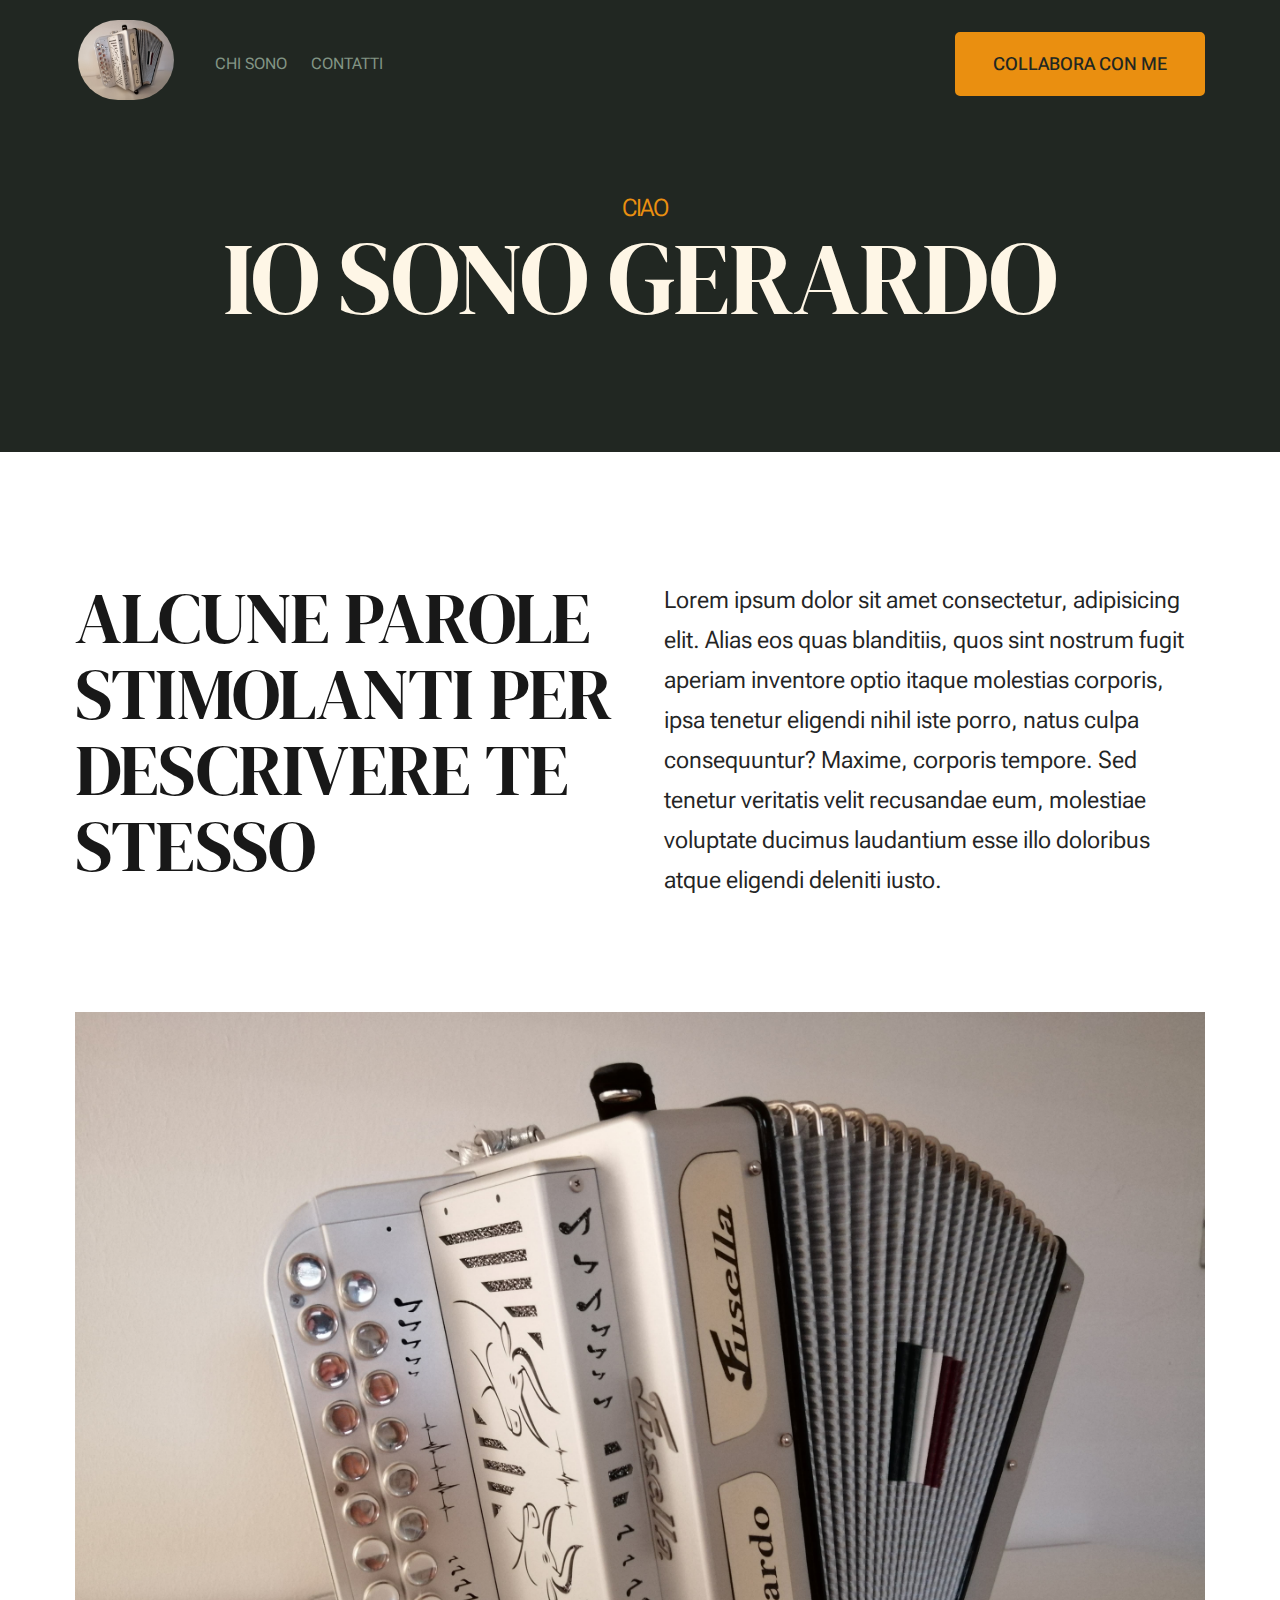
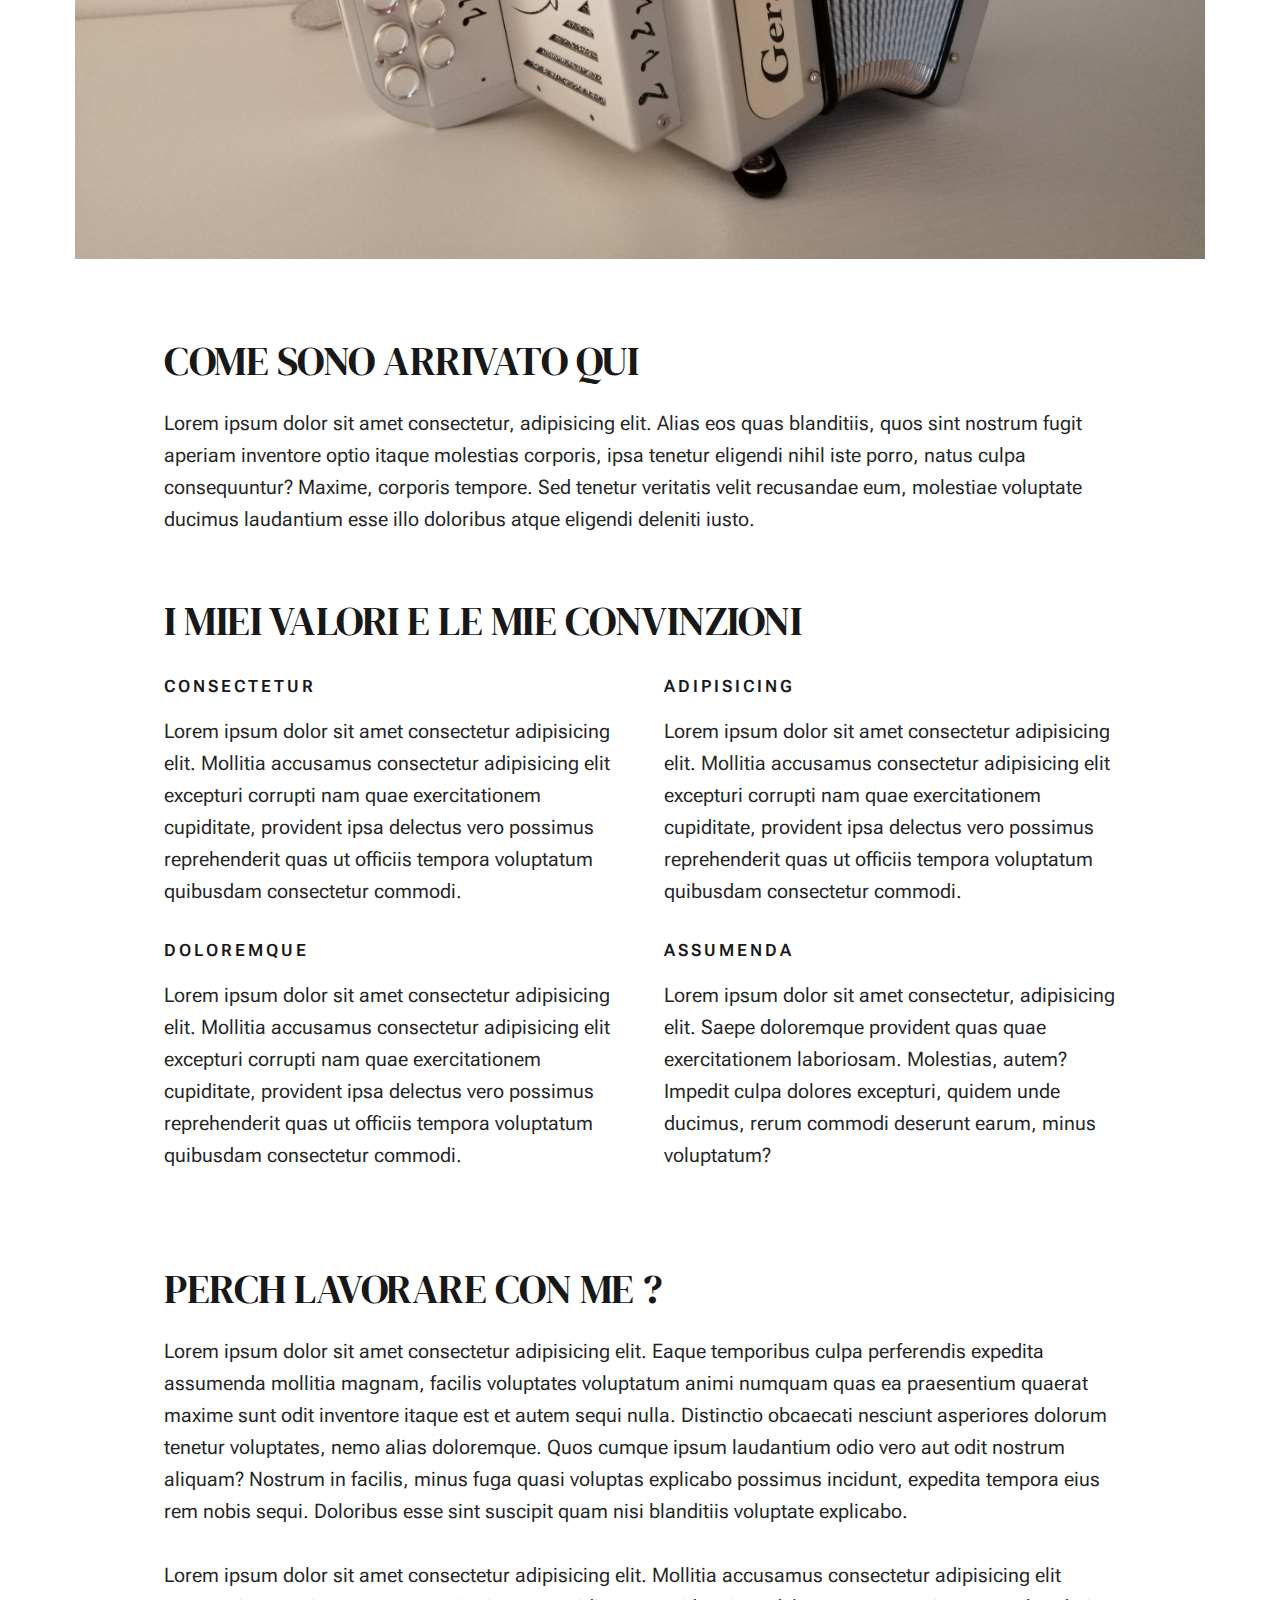
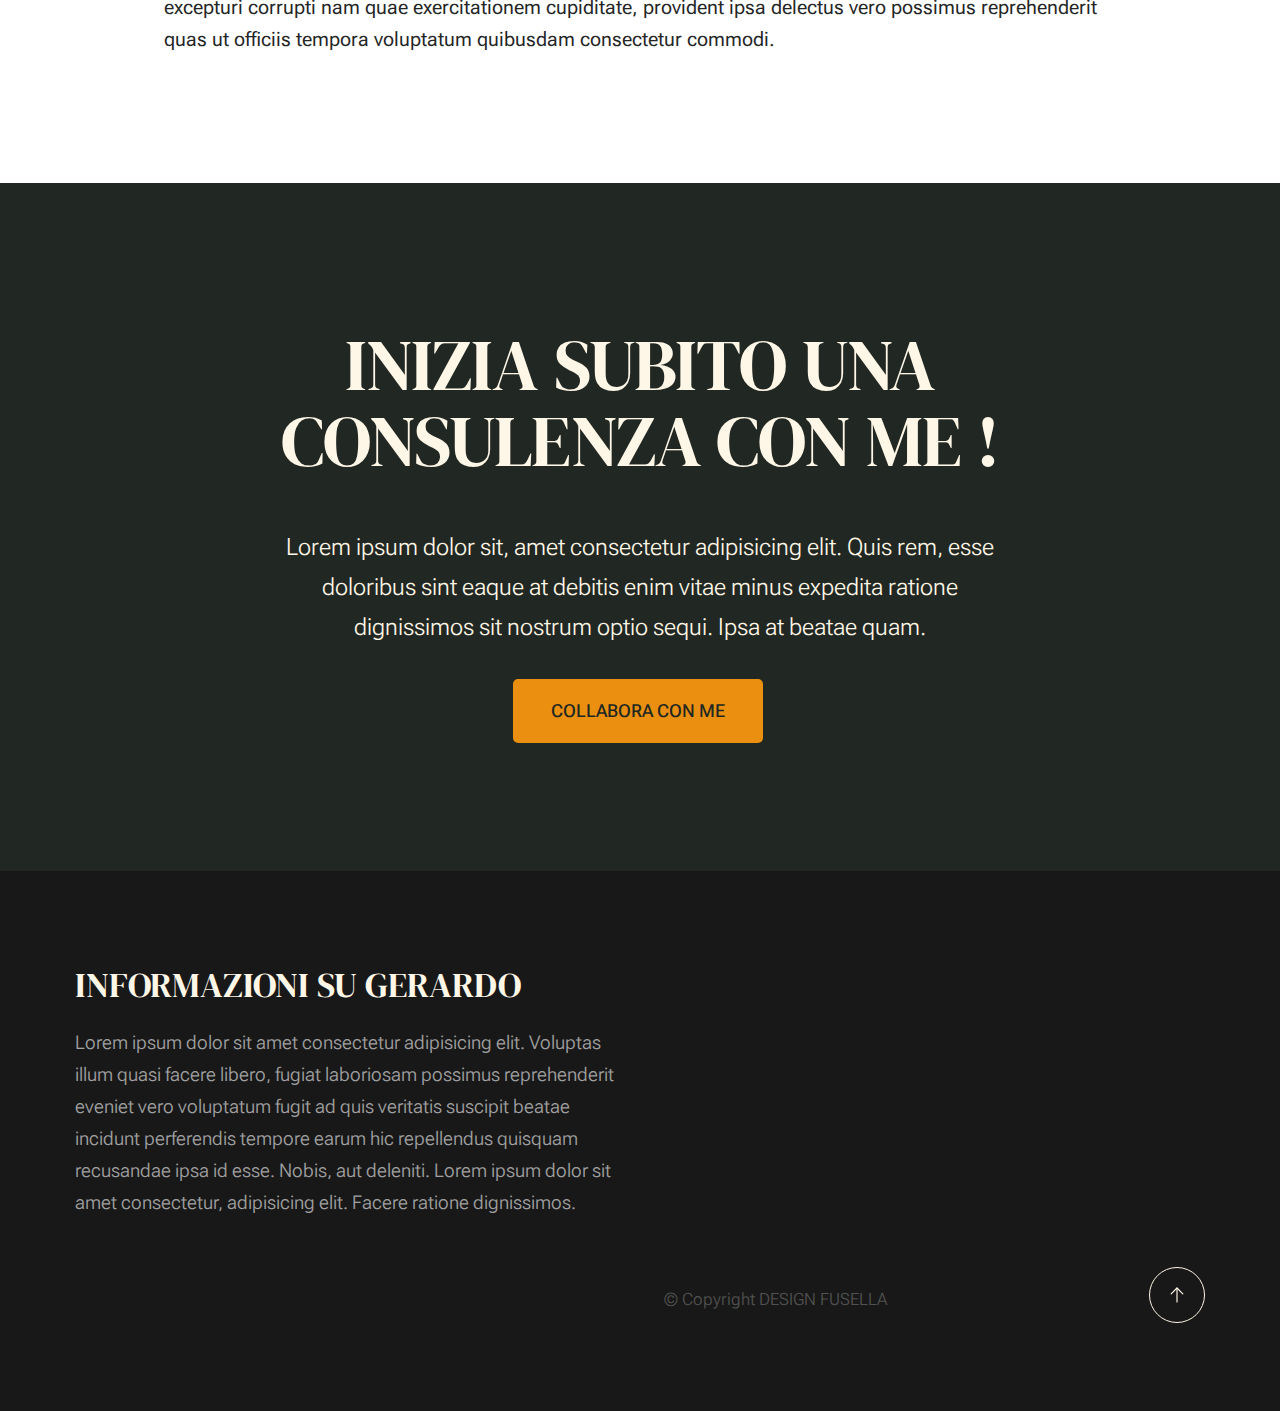
==== commit 2f78f8d2: "continuazione" ====
--- a/monica-1,0,0/about.html
+++ b/monica-1,0,0/about.html
@@ -236,27 +236,8 @@
                         Lorem ipsum dolor sit amet consectetur, adipisicing elit. Facere ratione dignissimos.
                     </p>               
                 </div>                
-                <div class="column xl-3 lg-6 md-12 s-footer__block s-footer__site-links">
-                    <h3>COLLABORA CON ME</h3>
-                    <ul class="link-list">
-                       
-                    </ul>
-                </div>
-                <div class="column xl-3 lg-6 md-12 tab-12 s-footer__block s-footer__newsletter">
-                    
-                    <p>
-                        Lorem ipsum dolor sit amet consectetur, adipisicing elit. Facere ratione dignissimos.
-                    </p>
-                    
-                    <div class="subscribe-form">
-                        <form id="mc-form" class="mc-form">
-                            <input type="email" name="EMAIL" id="mce-EMAIL" class="u-fullwidth text-center" placeholder="Your Email Address" title="The domain portion of the email address is invalid (the portion after the @)." pattern="^([^\x00-\x20\x22\x28\x29\x2c\x2e\x3a-\x3c\x3e\x40\x5b-\x5d\x7f-\xff]+|\x22([^\x0d\x22\x5c\x80-\xff]|\x5c[\x00-\x7f])*\x22)(\x2e([^\x00-\x20\x22\x28\x29\x2c\x2e\x3a-\x3c\x3e\x40\x5b-\x5d\x7f-\xff]+|\x22([^\x0d\x22\x5c\x80-\xff]|\x5c[\x00-\x7f])*\x22))*\x40([^\x00-\x20\x22\x28\x29\x2c\x2e\x3a-\x3c\x3e\x40\x5b-\x5d\x7f-\xff]+|\x5b([^\x0d\x5b-\x5d\x80-\xff]|\x5c[\x00-\x7f])*\x5d)(\x2e([^\x00-\x20\x22\x28\x29\x2c\x2e\x3a-\x3c\x3e\x40\x5b-\x5d\x7f-\xff]+|\x5b([^\x0d\x5b-\x5d\x80-\xff]|\x5c[\x00-\x7f])*\x5d))*(\.\w{2,})+$" required>
-                            <input type="submit" name="subscribe" value="Subscribe" class="btn btn--primary btn--small u-fullwidth">
-                            <!-- <div style="position: absolute; left: -5000px;" aria-hidden="true"><input type="text" name="b_cdb7b577e41181934ed6a6a44_9a91cfe7b3" tabindex="-1" value=""></div> -->
-                            <div class="mc-status"></div>
-                        </form>
-                    </div>
-                </div>
+                
+                
             </div>    
             
             <div class="row s-footer__bottom">
--- a/monica-1,0,0/css/styles.css
+++ b/monica-1,0,0/css/styles.css
@@ -302,6 +302,10 @@
 		--multiplier: .9375;
 	}
 }
+
+
+
+
 
 /* ------------------------------------------------------------------- 
  * ## grid variables
@@ -4749,7 +4753,7 @@
 
 .foto{
 	border-radius: 80px;
-	width: 20vh;
+	width: 80px;
 	height: 40vh;
 }
 
